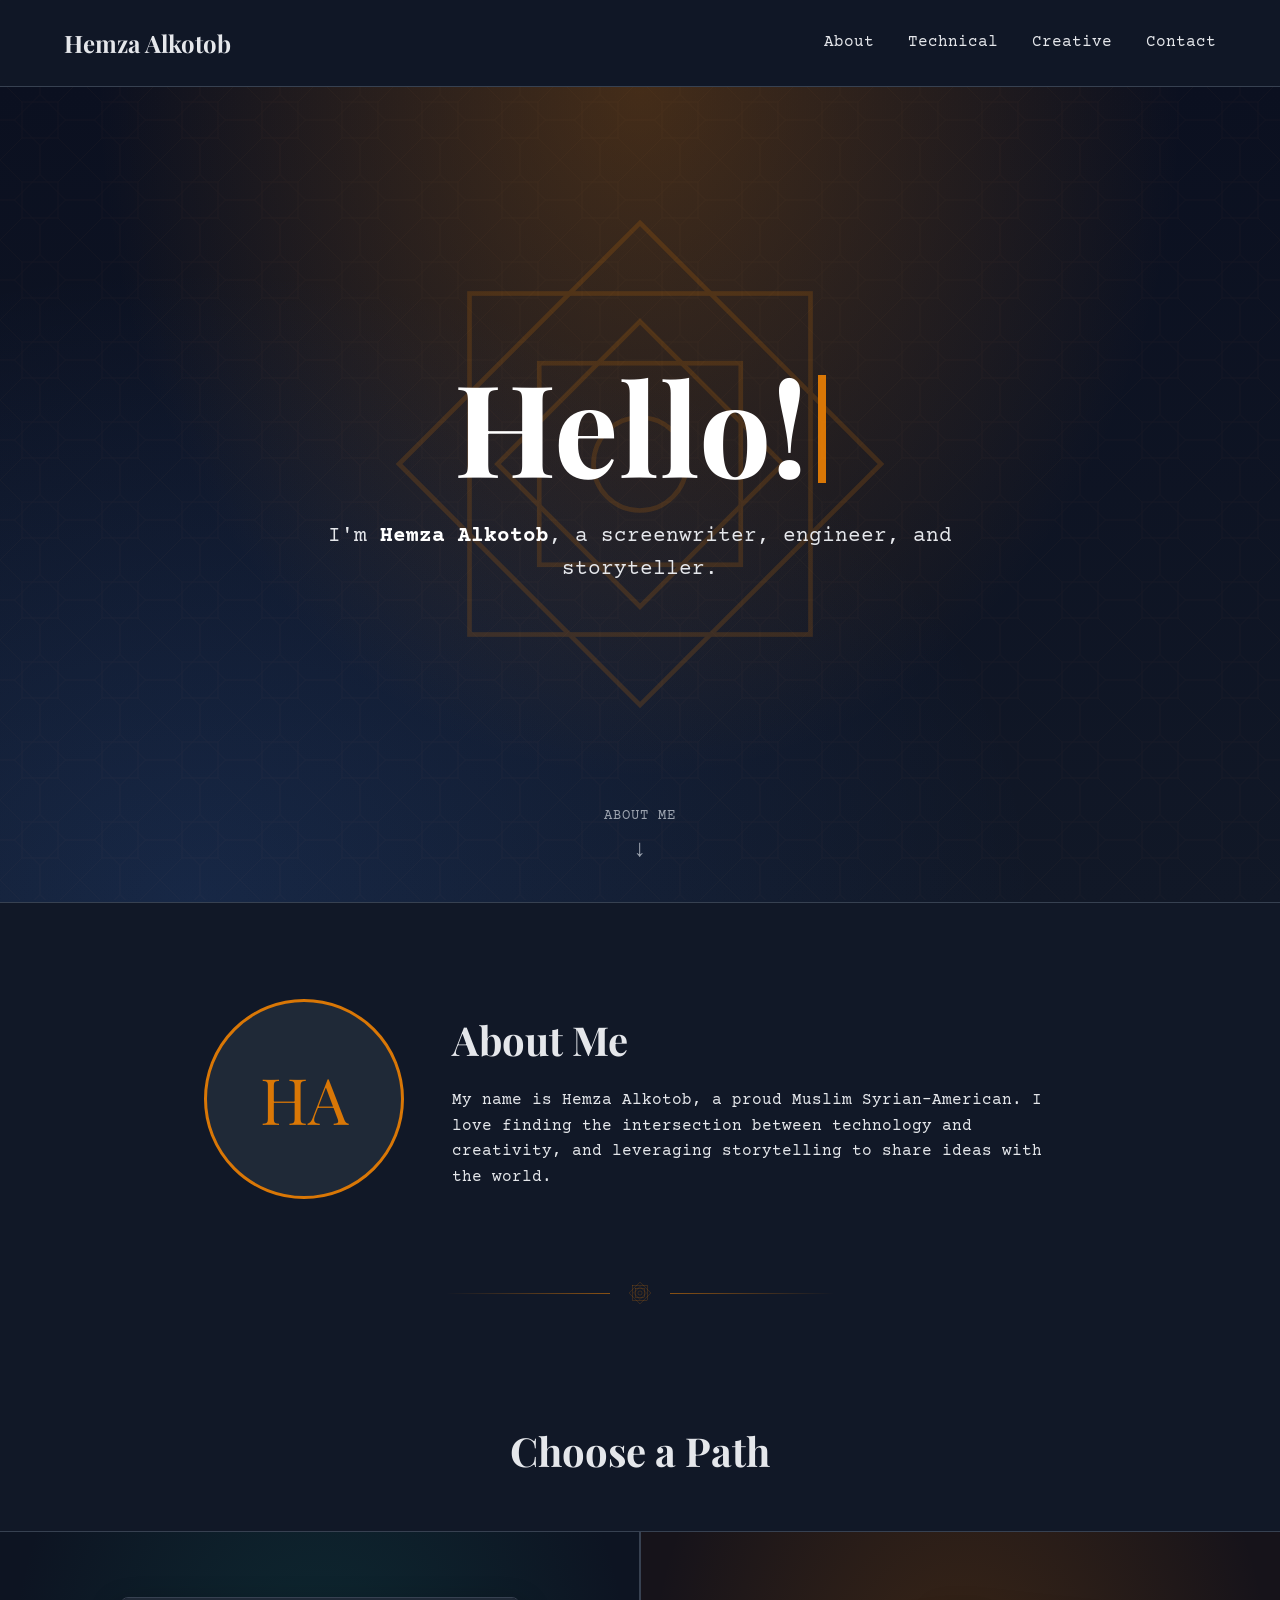
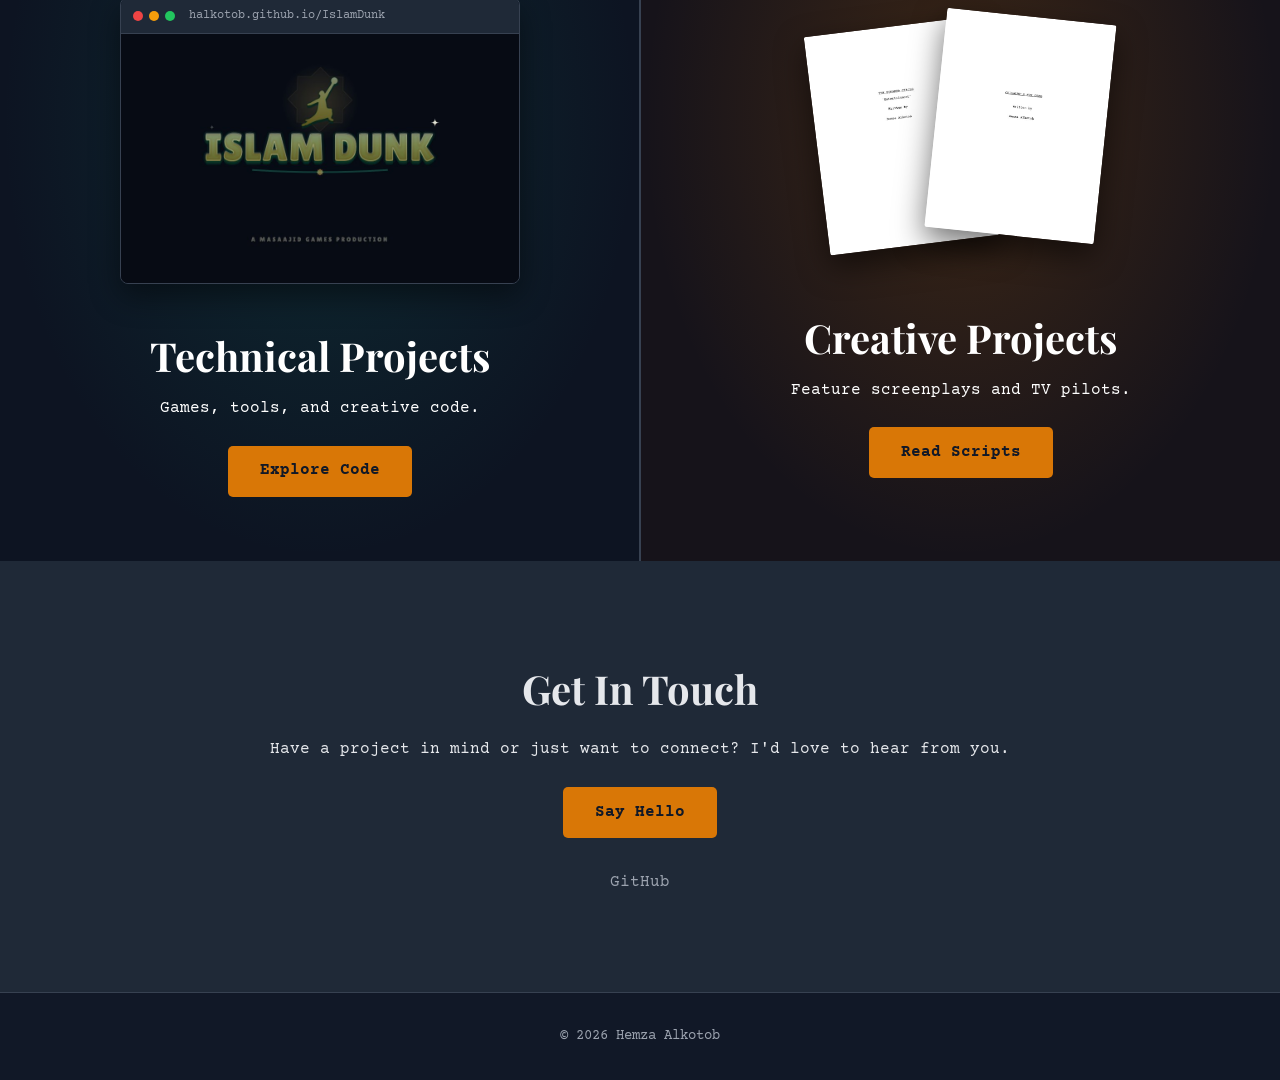
==== index.html @ d1cee05d "Add typewriter landing, project previews, and cinematic script pages - Landing cycles "Hello! / Sala" ====
<!DOCTYPE html>
<html lang="en">
<head>
  <meta charset="UTF-8" />
  <meta name="viewport" content="width=device-width, initial-scale=1.0" />
  <title>Hemza Alkotob | Screenwriter & Engineer</title>
  <meta name="description" content="Hemza Alkotob — screenwriter and software engineer. Read feature and TV pilot scripts, and explore code projects.">
  <!-- TODO: update these URLs if the site moves to a custom domain -->
  <meta property="og:type" content="website">
  <meta property="og:title" content="Hemza Alkotob | Screenwriter & Engineer">
  <meta property="og:description" content="Stories through code & cinema. Screenplays, TV pilots, and software projects.">
  <meta property="og:url" content="https://halkotob.github.io/hemza-portfolio-1/">
  <meta property="og:image" content="https://halkotob.github.io/hemza-portfolio-1/images/films.jpg">
  <meta name="twitter:card" content="summary_large_image">
  <link rel="icon" href="images/favicon.svg" type="image/svg+xml">
  <link rel="preconnect" href="https://fonts.googleapis.com">
  <link rel="preconnect" href="https://fonts.gstatic.com" crossorigin>
  <link href="https://fonts.googleapis.com/css2?family=Playfair+Display:wght@700&family=Courier+Prime:wght@400;700&display=swap" rel="stylesheet">
  <link rel="stylesheet" href="css/styles.css">
  <script src="script.js" defer></script>
</head>
<body>
  <header>
    <div class="logo"><a href="index.html">Hemza Alkotob</a></div>
    <button class="nav-toggle" aria-expanded="false" aria-controls="site-nav" aria-label="Toggle navigation">&#9776;</button>
    <nav id="site-nav">
      <a href="#about">About</a>
      <a href="code.html">Technical</a>
      <a href="films.html">Creative</a>
      <a href="#contact-section">Contact</a>
    </nav>
  </header>

  <main>
    <section class="hero">
      <div class="hero-star" aria-hidden="true"></div>
      <h1 class="greeting">
        <span class="sr-only">Hello!</span>
        <!-- Cycles through the greetings listed in data-words (see script.js) -->
        <span aria-hidden="true"><span class="typed" data-words='["Hello!", "Salam!", "Marhaba!", "Welcome"]'>Hello!</span><span class="cursor"></span></span>
      </h1>
      <p class="hero-intro">I'm <strong>Hemza Alkotob</strong>, a screenwriter, engineer, and storyteller.</p>
      <a href="#about" class="scroll-cue">About me <span class="arrow" aria-hidden="true">&darr;</span></a>
    </section>

    <section id="about" class="about-section">
      <!-- TODO: swap this placeholder for a headshot, e.g.
           <img class="about-photo" src="images/headshot.jpg" alt="Hemza Alkotob"> -->
      <div class="about-photo placeholder" aria-hidden="true">HA</div>
      <div class="about-text">
        <h2>About Me</h2>
        <p>My name is Hemza Alkotob, a proud Muslim Syrian-American. I love finding the intersection between technology and creativity, and leveraging storytelling to share ideas with the world.</p>
      </div>
    </section>

    <div class="ornament" aria-hidden="true"><span></span></div>

    <!-- Two paths: Technical and Creative -->
    <section id="paths" class="paths" aria-labelledby="paths-heading">
      <h2 id="paths-heading" class="section-heading">Choose a Path</h2>
      <div class="split-container">
        <a href="code.html" class="split-panel technical">
          <div class="panel-preview window" aria-hidden="true">
            <div class="window-bar"><i></i><i></i><i></i><em>halkotob.github.io/IslamDunk</em></div>
            <img src="images/projects/islamdunk.jpg" alt="">
          </div>
          <div class="split-content">
            <h2>Technical Projects</h2>
            <p>Games, tools, and creative code.</p>
            <span class="btn">Explore Code</span>
          </div>
        </a>
        <a href="films.html" class="split-panel creative">
          <div class="panel-preview pages" aria-hidden="true">
            <img src="images/scripts/the-squared-circle-pilot-title.jpg" alt="">
            <img src="images/scripts/chivalrys-not-dead-title.jpg" alt="">
          </div>
          <div class="split-content">
            <h2>Creative Projects</h2>
            <p>Feature screenplays and TV pilots.</p>
            <span class="btn">Read Scripts</span>
          </div>
        </a>
      </div>
    </section>

    <section id="contact-section" class="contact-section">
      <h2>Get In Touch</h2>
      <p>Have a project in mind or just want to connect? I'd love to hear from you.</p>
      <a href="mailto:halkotob@umich.edu" class="btn">Say Hello</a>
      <ul class="social-links">
        <li><a href="https://github.com/halkotob" target="_blank" rel="noopener">GitHub</a></li>
        <!-- TODO: uncomment and fill in any of these you want to show
        <li><a href="https://www.linkedin.com/in/YOUR-HANDLE" target="_blank" rel="noopener">LinkedIn</a></li>
        <li><a href="https://www.imdb.com/name/YOUR-ID" target="_blank" rel="noopener">IMDb</a></li>
        <li><a href="https://coverfly.com/profile/YOUR-HANDLE" target="_blank" rel="noopener">Coverfly</a></li>
        -->
      </ul>
    </section>
  </main>

  <footer>
    <p>© <span class="current-year">2026</span> Hemza Alkotob</p>
  </footer>
</body>
</html>
---- css/styles.css ----
:root {
  --bg: #111827;            /* Dark blue-gray background */
  --surface: #1F2937;
  --border: #374151;
  --text: #E5E7EB;          /* Light gray text for readability */
  --text-strong: #f3f4f6;
  --muted: #9CA3AF;
  --accent: #D97706;
  --accent-hover: #f59e0b;
  --font-display: 'Playfair Display', serif;
  --font-body: 'Courier Prime', monospace;
  --header-height: 5.25rem;
}

html {
  scroll-behavior: smooth;
}

* {
  margin: 0;
  padding: 0;
  box-sizing: border-box;
}

body {
  font-family: var(--font-body);
  background-color: var(--bg);
  color: var(--text);
  line-height: 1.6;
  min-height: 100vh;
  display: flex;
  flex-direction: column;
}

body > main {
  flex: 1;
}

body.modal-open {
  overflow: hidden;
}

/* Subtle Damascene star lattice over the whole site */
body::after {
  content: "";
  position: fixed;
  inset: 0;
  background-image: url(../images/pattern.svg);
  background-size: 80px 80px;
  opacity: 0.035;
  mix-blend-mode: screen; /* Shows on dark areas, vanishes on white (e.g. title pages) */
  pointer-events: none;
  z-index: 5;
}

a {
  color: var(--accent);
}

img {
  display: block;
  max-width: 100%;
}

:focus-visible {
  outline: 2px solid var(--accent);
  outline-offset: 3px;
}

.sr-only {
  position: absolute;
  width: 1px;
  height: 1px;
  overflow: hidden;
  clip: rect(0 0 0 0);
  white-space: nowrap;
}

/* --- Header & Nav --- */
header {
  display: flex;
  justify-content: space-between;
  align-items: center;
  padding: 1.5rem 5%; /* Use percentage for responsive padding */
  border-bottom: 1px solid var(--border);
  background-color: rgba(17, 24, 39, 0.85); /* Semi-transparent dark background */
  backdrop-filter: blur(6px);
  position: sticky;
  top: 0;
  z-index: 10;
}

.logo {
  font-family: var(--font-display);
  font-size: 1.5rem;
  font-weight: 700;
}

.logo a {
  color: inherit;
  text-decoration: none;
}

nav a {
  margin-left: 1.5rem;
  text-decoration: none;
  color: inherit;
  transition: color 0.3s;
}

nav a:hover,
nav a[aria-current="page"] {
  color: var(--accent);
}

.nav-toggle {
  display: none;
  background: none;
  border: 1px solid var(--border);
  border-radius: 5px;
  color: var(--text);
  font-size: 1.25rem;
  line-height: 1;
  padding: 0.4rem 0.6rem;
  cursor: pointer;
}

/* --- Landing / Greeting --- */
.hero {
  position: relative;
  overflow: hidden;
  min-height: calc(100svh - var(--header-height));
  display: flex;
  flex-direction: column;
  align-items: center;
  justify-content: center;
  text-align: center;
  padding: 4rem 2rem 7rem;
  /* CSS-only "projector light" background, so there's no external image to break */
  background:
    radial-gradient(ellipse at 50% 0%, rgba(217, 119, 6, 0.28), transparent 60%),
    radial-gradient(ellipse at 15% 100%, rgba(59, 130, 246, 0.15), transparent 55%),
    linear-gradient(180deg, #0b1020 0%, var(--bg) 100%);
  border-bottom: 1px solid var(--border);
}

/* Large, slowly turning 8-point star behind the greeting */
.hero-star {
  position: absolute;
  top: 50%;
  left: 50%;
  width: min(80vw, 620px);
  aspect-ratio: 1;
  translate: -50% -55%;
  background: url(../images/star.svg) center / contain no-repeat;
  opacity: 0.18;
  animation: spin 180s linear infinite;
  pointer-events: none;
}

@keyframes spin {
  to { rotate: 360deg; }
}

.greeting {
  position: relative;
  font-family: var(--font-display);
  font-size: clamp(3.5rem, 13vw, 8rem);
  font-weight: 700;
  line-height: 1.1;
  color: #fff;
  min-height: 1.1em;
}

.cursor {
  display: inline-block;
  width: 0.06em;
  height: 0.85em;
  margin-left: 0.08em;
  vertical-align: -0.04em;
  background-color: var(--accent);
  animation: blink 1s steps(1) infinite;
}

@keyframes blink {
  50% { opacity: 0; }
}

.hero-intro {
  position: relative;
  margin-top: 1.5rem;
  font-size: clamp(1.05rem, 2.5vw, 1.3rem);
  max-width: 640px; /* Constrain line length for readability */
}

.hero-intro strong {
  color: #fff;
}

.scroll-cue {
  position: absolute;
  bottom: 2rem;
  left: 50%;
  translate: -50% 0;
  display: flex;
  flex-direction: column;
  align-items: center;
  gap: 0.25rem;
  color: var(--muted);
  text-decoration: none;
  font-size: 0.9rem;
  letter-spacing: 1px;
  text-transform: uppercase;
  transition: color 0.3s;
}

.scroll-cue:hover {
  color: var(--accent);
}

.scroll-cue .arrow {
  font-size: 1.5rem;
  animation: bob 2s ease-in-out infinite;
}

@keyframes bob {
  50% { transform: translateY(6px); }
}

/* --- Ornament divider (line · star · line) --- */
.ornament {
  display: flex;
  align-items: center;
  gap: 1rem;
  max-width: 420px;
  margin: 0 auto;
  padding: 0 16px;
}

.ornament::before,
.ornament::after {
  content: "";
  flex: 1;
  height: 1px;
  background: linear-gradient(90deg, transparent, var(--accent));
  opacity: 0.6;
}

.ornament::after {
  background: linear-gradient(90deg, var(--accent), transparent);
}

.ornament span {
  width: 28px;
  height: 28px;
  background: url(../images/star.svg) center / contain no-repeat;
}

/* --- About Section --- */
.about-section {
  display: flex;
  align-items: center;
  gap: 3rem;
  max-width: 1000px;
  margin: 0 auto;
  padding: 6rem 5% 5rem;
}

.about-photo {
  flex: 0 0 200px;
  width: 200px;
  height: 200px;
  border-radius: 50%;
  border: 3px solid var(--accent);
  object-fit: cover;
}

/* Initials shown until a real headshot is added */
.about-photo.placeholder {
  display: flex;
  align-items: center;
  justify-content: center;
  background-color: var(--surface);
  font-family: var(--font-display);
  font-size: 4rem;
  color: var(--accent);
}

.about-text h2,
.section-heading {
  font-family: var(--font-display);
  font-size: 2.5rem;
  margin-bottom: 1rem;
}

.about-text p + p {
  margin-top: 1rem;
}

/* --- Two Paths (Technical / Creative) --- */
.paths {
  padding: 5rem 0 0;
}

.paths .section-heading {
  text-align: center;
  margin: 2rem 0 3rem;
}

.split-container {
  display: flex;
  min-height: 70vh;
  border-top: 1px solid var(--border);
}

.split-panel {
  flex: 1;
  display: flex;
  flex-direction: column;
  justify-content: center;
  align-items: center;
  gap: 2.5rem;
  text-align: center;
  padding: 4rem 2rem;
  color: #fff;
  text-decoration: none;
  transition: flex 0.5s ease-in-out, background-color 0.5s;
}

.split-panel.technical {
  background: radial-gradient(ellipse at 50% 30%, rgba(16, 122, 108, 0.22), transparent 70%), #0d1422;
}

.split-panel.creative {
  background: radial-gradient(ellipse at 50% 30%, rgba(217, 119, 6, 0.2), transparent 70%), #16131a;
  border-left: 2px solid var(--border);
}

.split-panel:hover {
  flex: 1.2; /* Slightly grow panel on hover */
}

.split-content h2 {
  font-family: var(--font-display);
  font-size: 2.5rem;
  margin-bottom: 0.5rem;
}

.split-panel:hover .btn {
  background-color: var(--accent-hover);
}

/* Panel previews */
.panel-preview {
  width: min(100%, 400px);
  transition: transform 0.5s;
}

.split-panel:hover .panel-preview {
  transform: translateY(-6px) scale(1.03);
}

.panel-preview.pages {
  position: relative;
  height: 250px;
}

.panel-preview.pages img {
  position: absolute;
  top: 0;
  left: 50%;
  width: 170px;
  border-radius: 2px;
  box-shadow: 0 12px 30px rgba(0, 0, 0, 0.55);
  transition: rotate 0.5s, translate 0.5s;
}

.panel-preview.pages img:first-child {
  translate: -85% 10px;
  rotate: -7deg;
}

.panel-preview.pages img:last-child {
  translate: -15% 0;
  rotate: 6deg;
}

.split-panel:hover .panel-preview.pages img:first-child {
  translate: -95% 10px;
  rotate: -10deg;
}

.split-panel:hover .panel-preview.pages img:last-child {
  translate: -5% 0;
  rotate: 9deg;
}

/* Fake browser / editor window chrome */
.window {
  background-color: #0b1020;
  border: 1px solid var(--border);
  border-radius: 8px;
  overflow: hidden;
  box-shadow: 0 12px 30px rgba(0, 0, 0, 0.45);
  text-align: left;
}

.window-bar {
  display: flex;
  align-items: center;
  gap: 6px;
  padding: 0.5rem 0.75rem;
  background-color: var(--surface);
  border-bottom: 1px solid var(--border);
  font-size: 0.75rem;
  color: var(--muted);
}

.window-bar i {
  width: 10px;
  height: 10px;
  border-radius: 50%;
  background-color: var(--border);
}

.window-bar i:first-child { background-color: #ef4444; }
.window-bar i:nth-child(2) { background-color: #f59e0b; }
.window-bar i:nth-child(3) { background-color: #22c55e; }

.window-bar em {
  margin-left: 0.5rem;
  font-style: normal;
  white-space: nowrap;
  overflow: hidden;
  text-overflow: ellipsis;
}

.window img {
  width: 100%;
  aspect-ratio: 16 / 10;
  object-fit: cover;
}

.window pre {
  margin: 0;
  padding: 1rem 1.25rem;
  font-family: var(--font-body);
  font-size: 0.8rem;
  line-height: 1.55;
  color: #cbd5e1;
  white-space: pre-wrap;
  overflow: hidden;
}

/* Minimal syntax colours for code previews */
.tok-k { color: #c084fc; }
.tok-s { color: #86efac; }
.tok-f { color: #7dd3fc; }
.tok-n { color: #fdba74; }
.tok-p { color: var(--accent); }
.tok-dim { color: var(--muted); }

/* --- Buttons --- */
.btn {
  display: inline-block;
  margin-top: 1.5rem;
  padding: 0.8rem 2rem;
  background-color: var(--accent);
  color: var(--bg);
  text-decoration: none;
  font-family: var(--font-body);
  font-weight: bold;
  border-radius: 5px;
  transition: background-color 0.3s, transform 0.3s;
}

.btn:hover {
  background-color: var(--accent-hover);
  transform: translateY(-2px);
}

.btn-secondary {
  background-color: transparent;
  color: var(--text);
  border: 1px solid var(--border);
}

.btn-secondary:hover {
  background-color: transparent;
  border-color: var(--accent);
  color: var(--accent);
}

/* --- Contact Section --- */
.contact-section {
  text-align: center;
  padding: 6rem 2rem;
  background-color: var(--surface);
}

.contact-section h2 {
  font-family: var(--font-display);
  font-size: 2.5rem;
  margin-bottom: 1rem;
}

.social-links {
  display: flex;
  justify-content: center;
  flex-wrap: wrap;
  gap: 1.5rem;
  list-style: none;
  margin-top: 2rem;
}

.social-links a {
  color: var(--muted);
  text-decoration: none;
  transition: color 0.3s;
}

.social-links a:hover {
  color: var(--accent);
}

/* --- Footer --- */
footer {
  text-align: center;
  padding: 2rem 0;
  font-size: 0.9rem;
  color: var(--muted);
  background-color: var(--bg);
  border-top: 1px solid var(--border);
}

/* Target elements for nav link scrolling */
#about, #paths, #contact-section {
  scroll-margin-top: var(--header-height);
}

/* --- Sub-pages --- */
.page-content {
  padding: 5rem 5%;
  max-width: 1200px;
  width: 100%;
  margin: 0 auto;
}

.library-header {
  text-align: center;
  margin-bottom: 4rem;
}

.library-header h1 {
  font-family: var(--font-display);
  font-size: clamp(2.25rem, 5vw, 3rem);
  margin-bottom: 0.5rem;
}

/* --- Cards (projects) --- */
.card-grid {
  display: grid;
  grid-template-columns: repeat(auto-fit, minmax(280px, 1fr));
  gap: 2rem;
}

.card {
  background-color: var(--surface);
  border: 1px solid var(--border);
  border-radius: 8px;
  overflow: hidden;
  display: flex;
  flex-direction: column;
  transition: border-color 0.3s, transform 0.3s;
}

.card:hover {
  border-color: var(--accent);
  transform: translateY(-3px);
}

.card-preview {
  display: block;
  border-bottom: 1px solid var(--border);
}

.card-preview .window {
  border: none;
  border-radius: 0;
  box-shadow: none;
}

.card-preview .window pre {
  aspect-ratio: 16 / 10;
}

.card-body {
  flex: 1;
  display: flex;
  flex-direction: column;
  justify-content: space-between;
  padding: 1.75rem 2rem 2rem;
}

.card-title {
  font-family: var(--font-body);
  font-weight: bold;
  font-size: 1.75rem;
  line-height: 1.25;
  color: var(--text-strong);
}

.card-meta {
  color: var(--muted);
  font-size: 0.9rem;
  margin: 0.5rem 0 1.25rem 0;
  text-transform: uppercase;
  letter-spacing: 0.5px;
}

.tag-list {
  display: flex;
  flex-wrap: wrap;
  gap: 0.5rem;
  list-style: none;
  margin-top: 1.25rem;
}

.tag-list li {
  font-size: 0.8rem;
  padding: 0.15rem 0.6rem;
  border: 1px solid var(--border);
  border-radius: 999px;
  color: var(--muted);
}

.card-actions {
  display: flex;
  flex-wrap: wrap;
  gap: 0 0.75rem;
}

.card-actions .btn {
  padding: 0.8rem 1.4rem;
}

.more-link {
  text-align: center;
  margin-top: 3rem;
}

/* --- Script entries (creative page) --- */
.script-list {
  display: flex;
  flex-direction: column;
  gap: 3rem;
  max-width: 960px;
  margin: 0 auto;
}

.script-card {
  flex-direction: row;
  align-items: stretch;
  background-color: rgba(31, 41, 55, 0.85);
}

.script-card:hover {
  transform: none;
}

.title-page {
  flex: 0 0 260px;
  display: flex;
  align-items: center;
  justify-content: center;
  padding: 2rem;
  background: radial-gradient(ellipse at 50% 40%, rgba(217, 119, 6, 0.18), transparent 70%), #0b0d12;
  border-right: 1px solid var(--border);
}

.title-page img {
  width: 100%;
  border-radius: 2px;
  box-shadow: 0 10px 28px rgba(0, 0, 0, 0.6);
  transition: transform 0.4s, box-shadow 0.4s;
}

.script-card:hover .title-page img {
  transform: translateY(-4px) rotate(-1.5deg);
  box-shadow: 0 16px 40px rgba(217, 119, 6, 0.25);
}

.script-details {
  display: grid;
  grid-template-columns: max-content 1fr;
  gap: 0.35rem 1rem;
  margin-top: 1.25rem;
  font-size: 0.95rem;
}

.script-details dt {
  color: var(--muted);
  text-transform: uppercase;
  letter-spacing: 0.5px;
  font-size: 0.85rem;
  padding-top: 0.1rem;
}

.script-details cite {
  font-style: italic;
  color: var(--text-strong);
}

.card-accolade {
  margin-top: 1rem;
  color: var(--accent);
  font-size: 0.9rem;
}

/* --- Cinematic touches (creative page) --- */
body.cinematic {
  /* Vignette */
  background-image: radial-gradient(ellipse at center, transparent 45%, rgba(0, 0, 0, 0.6) 100%);
  background-attachment: fixed;
}

body.cinematic > main {
  animation: fade-from-black 1.4s ease-out;
}

@keyframes fade-from-black {
  from { opacity: 0; }
}

/* Film grain */
body.cinematic::before {
  content: "";
  position: fixed;
  inset: -50%;
  background-image: url("data:image/svg+xml,%3Csvg xmlns='http://www.w3.org/2000/svg' width='200' height='200'%3E%3Cfilter id='n'%3E%3CfeTurbulence type='fractalNoise' baseFrequency='0.85' numOctaves='3' stitchTiles='stitch'/%3E%3C/filter%3E%3Crect width='100%25' height='100%25' filter='url(%23n)'/%3E%3C/svg%3E");
  opacity: 0.07;
  pointer-events: none;
  z-index: 6;
  animation: grain 0.8s steps(4) infinite;
}

@keyframes grain {
  0% { transform: translate(0, 0); }
  25% { transform: translate(-3%, 2%); }
  50% { transform: translate(2%, -3%); }
  75% { transform: translate(-2%, -1%); }
  100% { transform: translate(0, 0); }
}

.slugline {
  font-family: var(--font-body);
  color: var(--accent);
  letter-spacing: 2px;
  margin-bottom: 0.75rem;
}

.fade-out {
  text-align: right;
  max-width: 960px;
  margin: 4rem auto 0;
  color: var(--muted);
  letter-spacing: 2px;
}

/* --- PDF Modal --- */
.pdf-modal {
  width: 90%;
  max-width: 1000px;
  height: 80vh;
  margin: auto;
  padding: 0;
  background-color: var(--surface);
  color: var(--text);
  border: 1px solid var(--border);
  border-radius: 8px;
}

.pdf-modal[open] {
  animation: modal-in 0.35s ease-out;
}

@keyframes modal-in {
  from { opacity: 0; transform: scale(0.97); }
}

/* Letterbox bars top and bottom, like a widescreen frame */
.pdf-modal::backdrop {
  background:
    linear-gradient(#000 0 0) top / 100% 8vh no-repeat,
    linear-gradient(#000 0 0) bottom / 100% 8vh no-repeat,
    rgba(0, 0, 0, 0.82);
}

/* Inner wrapper so clicks on the dialog's own padding don't count as backdrop clicks */
.modal-inner {
  position: relative;
  height: 100%;
  padding: 3.5rem 20px 20px;
}

.modal-title {
  position: absolute;
  top: 1rem;
  left: 20px;
  right: 11rem;
  font-family: var(--font-body);
  font-size: 1rem;
  white-space: nowrap;
  overflow: hidden;
  text-overflow: ellipsis;
}

.modal-actions {
  position: absolute;
  top: 0.75rem;
  right: 1rem;
  display: flex;
  align-items: center;
  gap: 0.5rem;
}

.modal-actions a,
.modal-actions button {
  background: none;
  border: none;
  color: #aaa;
  font-family: var(--font-body);
  font-size: 1rem;
  text-decoration: none;
  padding: 0.25rem 0.5rem;
  cursor: pointer;
  transition: color 0.3s;
}

.modal-actions .close-button {
  font-size: 2rem;
  line-height: 1;
}

.modal-actions a:hover,
.modal-actions button:hover {
  color: var(--accent);
}

#pdf-viewer {
  width: 100%;
  height: 100%;
  border: 1px solid var(--border);
  background-color: #fff;
}

/* --- Small screens --- */
@media (max-width: 768px) {
  :root {
    --header-height: 4.5rem;
  }

  header {
    padding: 1rem 16px;
    flex-wrap: wrap;
  }

  .nav-toggle {
    display: block;
  }

  nav {
    display: none;
    flex-basis: 100%;
    flex-direction: column;
    padding-top: 1rem;
  }

  nav.open {
    display: flex;
  }

  nav a {
    margin-left: 0;
    padding: 0.6rem 0;
    border-top: 1px solid var(--border);
  }

  .hero {
    padding: 3rem 16px 6rem;
  }

  .about-section {
    flex-direction: column;
    text-align: center;
    gap: 2rem;
    padding: 4rem 16px;
  }

  .about-photo {
    flex-basis: auto;
    width: 160px;
    height: 160px;
  }

  .about-text h2,
  .section-heading,
  .split-content h2,
  .contact-section h2 {
    font-size: 2rem;
  }

  .paths {
    padding-top: 3rem;
  }

  .split-container {
    flex-direction: column;
  }

  .split-panel {
    padding: 3rem 16px;
  }

  .split-panel:hover {
    flex: 1;
  }

  .split-panel.creative {
    border-left: none;
    border-top: 2px solid var(--border);
  }

  .panel-preview.pages {
    height: 200px;
  }

  .panel-preview.pages img {
    width: 130px;
  }

  .contact-section {
    padding: 4rem 16px;
  }

  .page-content {
    padding: 3rem 16px;
  }

  .card-grid {
    grid-template-columns: 1fr;
  }

  .card-body {
    padding: 1.5rem;
  }

  .card-title {
    font-size: 1.5rem;
  }

  .script-card {
    flex-direction: column;
  }

  .title-page {
    flex-basis: auto;
    border-right: none;
    border-bottom: 1px solid var(--border);
  }

  .title-page img {
    width: 180px;
  }

  .fade-out {
    text-align: center;
  }
}

@media (prefers-reduced-motion: reduce) {
  html {
    scroll-behavior: auto;
  }

  *, *::before, *::after {
    transition: none !important;
    animation: none !important;
  }
}
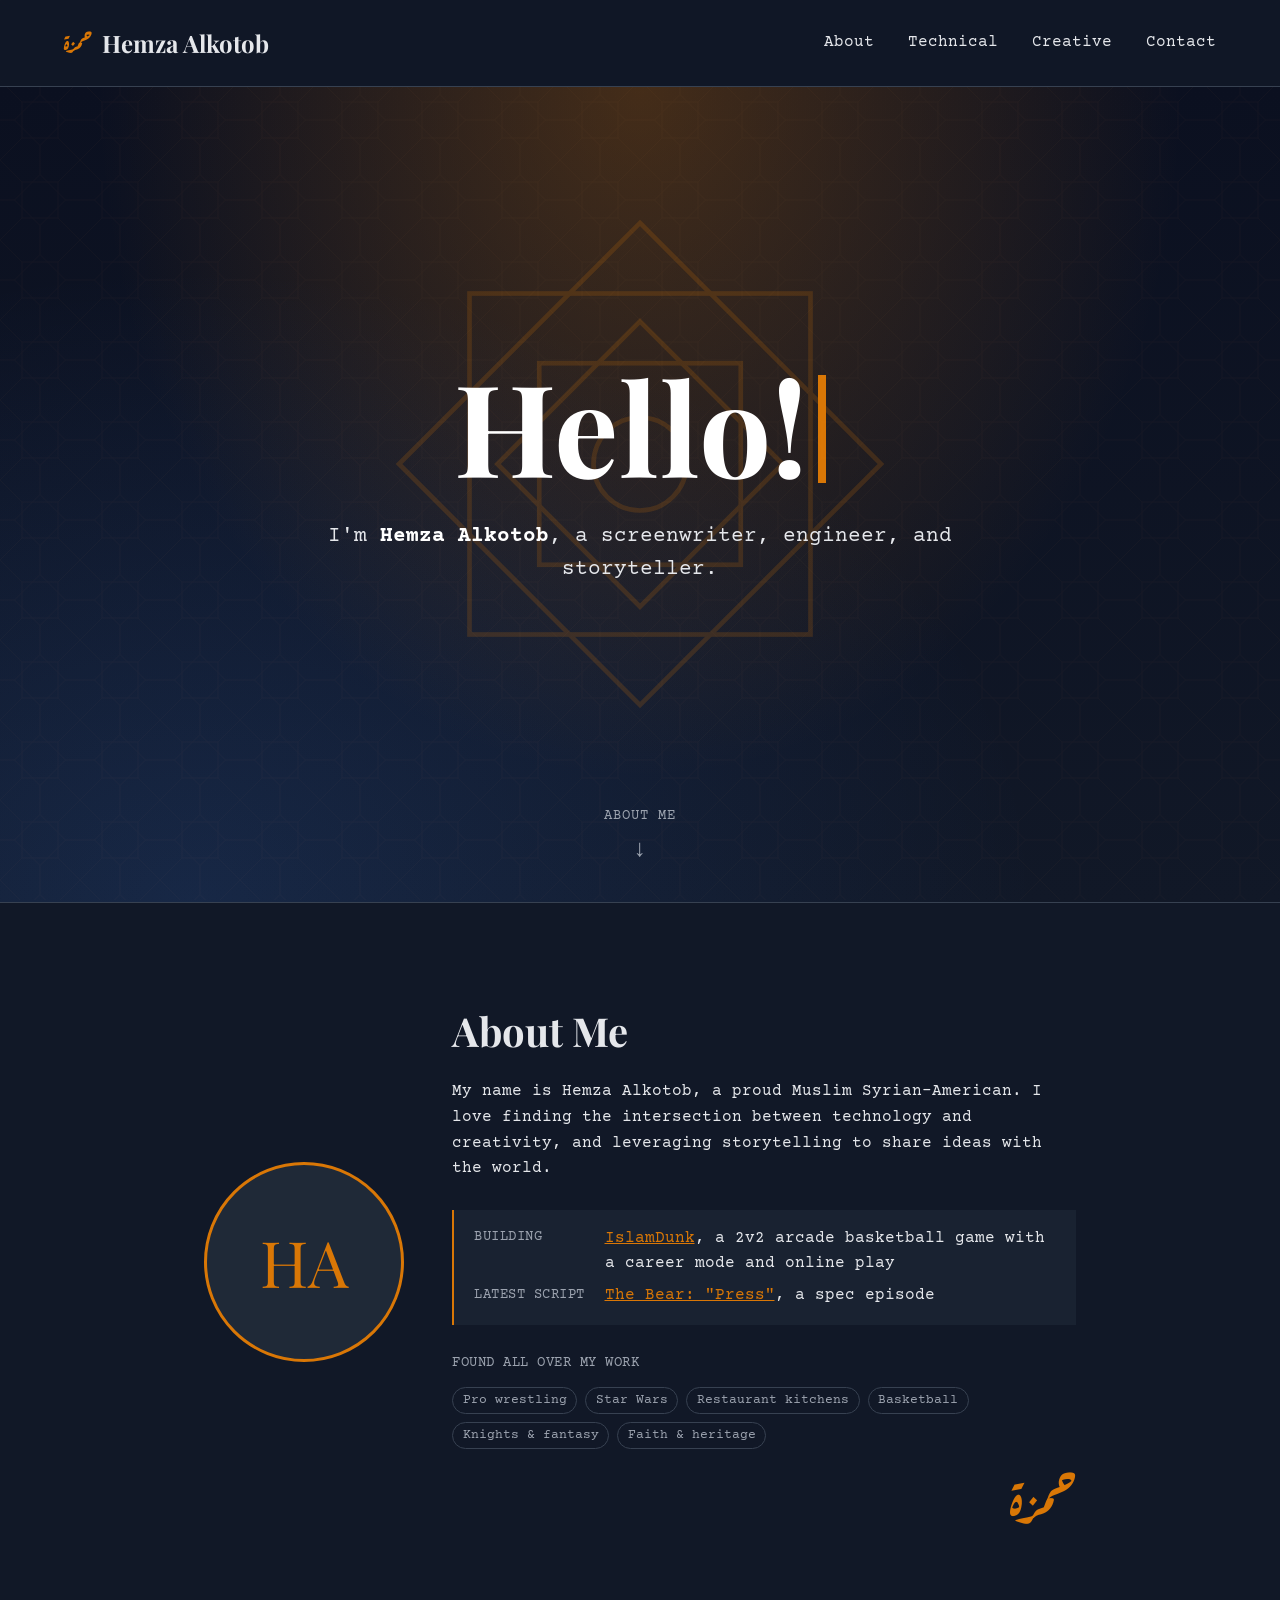
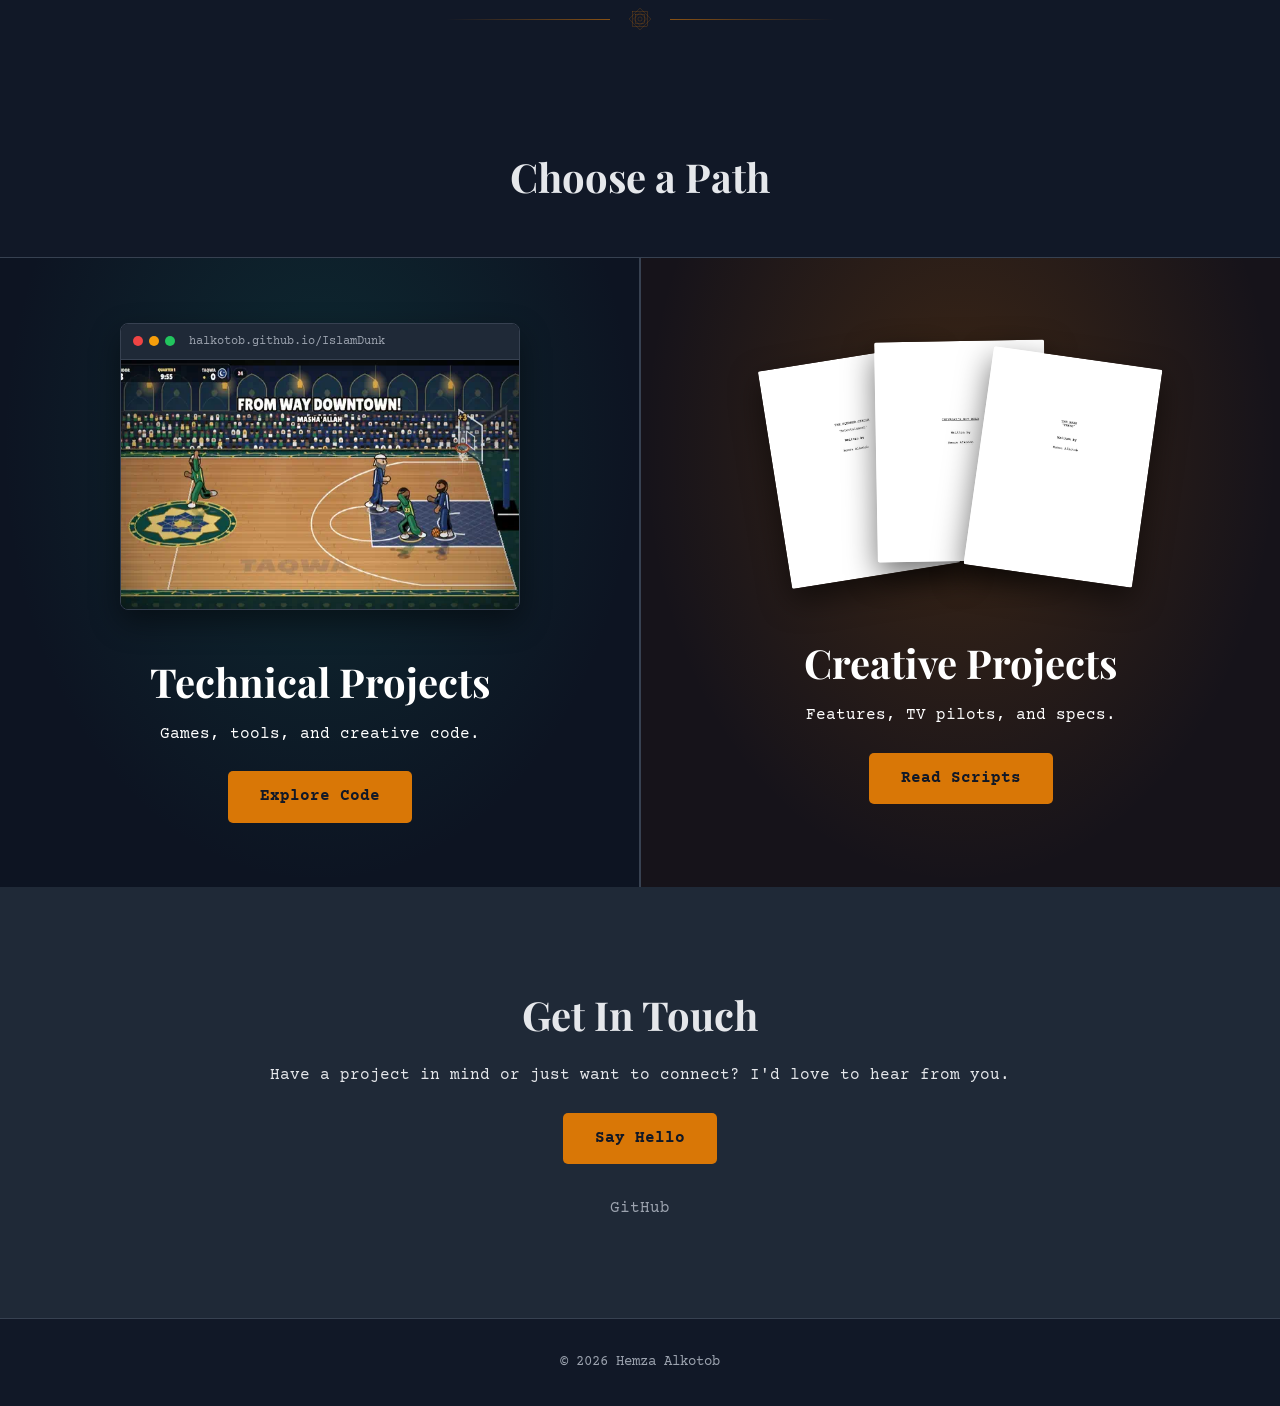
==== commit 196c0dde: "Add Bear spec, IslamDunk gameplay clip, Arabic signature, and Now section - Creative: add The Bear "" ====
--- a/index.html
+++ b/index.html
@@ -15,13 +15,13 @@
   <link rel="icon" href="images/favicon.svg" type="image/svg+xml">
   <link rel="preconnect" href="https://fonts.googleapis.com">
   <link rel="preconnect" href="https://fonts.gstatic.com" crossorigin>
-  <link href="https://fonts.googleapis.com/css2?family=Playfair+Display:wght@700&family=Courier+Prime:wght@400;700&display=swap" rel="stylesheet">
+  <link href="https://fonts.googleapis.com/css2?family=Aref+Ruqaa:wght@700&family=Playfair+Display:wght@700&family=Courier+Prime:wght@400;700&display=swap" rel="stylesheet">
   <link rel="stylesheet" href="css/styles.css">
   <script src="script.js" defer></script>
 </head>
 <body>
   <header>
-    <div class="logo"><a href="index.html">Hemza Alkotob</a></div>
+    <div class="logo"><a href="index.html"><span class="logo-ar" lang="ar" aria-hidden="true">حمزة</span>Hemza Alkotob</a></div>
     <button class="nav-toggle" aria-expanded="false" aria-controls="site-nav" aria-label="Toggle navigation">&#9776;</button>
     <nav id="site-nav">
       <a href="#about">About</a>
@@ -50,6 +50,26 @@
       <div class="about-text">
         <h2>About Me</h2>
         <p>My name is Hemza Alkotob, a proud Muslim Syrian-American. I love finding the intersection between technology and creativity, and leveraging storytelling to share ideas with the world.</p>
+
+        <dl class="now-list">
+          <dt>Building</dt>
+          <dd><a href="code.html">IslamDunk</a>, a 2v2 arcade basketball game with a career mode and online play</dd>
+          <dt>Latest script</dt>
+          <dd><a href="films.html">The Bear: "Press"</a>, a spec episode</dd>
+        </dl>
+
+        <!-- TODO: swap in your own favourites (films, books, shows, teams...) -->
+        <h3 class="interests-heading">Found all over my work</h3>
+        <ul class="tag-list interests">
+          <li>Pro wrestling</li>
+          <li>Star Wars</li>
+          <li>Restaurant kitchens</li>
+          <li>Basketball</li>
+          <li>Knights &amp; fantasy</li>
+          <li>Faith &amp; heritage</li>
+        </ul>
+
+        <p class="signature" lang="ar" aria-label="Signed, Hemza">حمزة</p>
       </div>
     </section>
 
@@ -62,7 +82,10 @@
         <a href="code.html" class="split-panel technical">
           <div class="panel-preview window" aria-hidden="true">
             <div class="window-bar"><i></i><i></i><i></i><em>halkotob.github.io/IslamDunk</em></div>
-            <img src="images/projects/islamdunk.jpg" alt="">
+            <picture>
+              <source srcset="images/projects/islamdunk-gameplay.jpg" media="(prefers-reduced-motion: reduce)">
+              <img src="images/projects/islamdunk-gameplay.webp" alt="" loading="lazy">
+            </picture>
           </div>
           <div class="split-content">
             <h2>Technical Projects</h2>
@@ -74,10 +97,11 @@
           <div class="panel-preview pages" aria-hidden="true">
             <img src="images/scripts/the-squared-circle-pilot-title.jpg" alt="">
             <img src="images/scripts/chivalrys-not-dead-title.jpg" alt="">
+            <img src="images/scripts/the-bear-press-spec-title.jpg" alt="">
           </div>
           <div class="split-content">
             <h2>Creative Projects</h2>
-            <p>Feature screenplays and TV pilots.</p>
+            <p>Features, TV pilots, and specs.</p>
             <span class="btn">Read Scripts</span>
           </div>
         </a>
--- a/css/styles.css
+++ b/css/styles.css
@@ -97,8 +97,17 @@
 }
 
 .logo a {
+  display: flex;
+  align-items: baseline;
+  gap: 0.6rem;
   color: inherit;
   text-decoration: none;
+}
+
+.logo-ar {
+  font-family: 'Aref Ruqaa', serif;
+  font-size: 1.35rem;
+  color: var(--accent);
 }
 
 nav a {
@@ -297,6 +306,49 @@
   margin-top: 1rem;
 }
 
+.now-list {
+  display: grid;
+  grid-template-columns: max-content 1fr;
+  gap: 0.4rem 1.25rem;
+  margin-top: 1.75rem;
+  padding: 1rem 1.25rem;
+  border-left: 2px solid var(--accent);
+  background-color: rgba(31, 41, 55, 0.6);
+  text-align: left;
+}
+
+.now-list dt {
+  color: var(--muted);
+  text-transform: uppercase;
+  letter-spacing: 0.5px;
+  font-size: 0.85rem;
+  padding-top: 0.1rem;
+}
+
+.interests-heading {
+  margin-top: 1.75rem;
+  font-family: var(--font-body);
+  font-size: 0.85rem;
+  font-weight: normal;
+  color: var(--muted);
+  text-transform: uppercase;
+  letter-spacing: 0.5px;
+}
+
+.tag-list.interests {
+  margin-top: 0.75rem;
+}
+
+/* Arabic calligraphy signature */
+.signature {
+  margin-top: 1.5rem;
+  font-family: 'Aref Ruqaa', serif;
+  font-size: 3.25rem;
+  line-height: 1;
+  color: var(--accent);
+  text-align: right;
+}
+
 /* --- Two Paths (Technical / Creative) --- */
 .paths {
   padding: 5rem 0 0;
@@ -375,24 +427,29 @@
   transition: rotate 0.5s, translate 0.5s;
 }
 
-.panel-preview.pages img:first-child {
-  translate: -85% 10px;
-  rotate: -7deg;
-}
-
-.panel-preview.pages img:last-child {
-  translate: -15% 0;
-  rotate: 6deg;
-}
-
-.split-panel:hover .panel-preview.pages img:first-child {
-  translate: -95% 10px;
-  rotate: -10deg;
-}
-
-.split-panel:hover .panel-preview.pages img:last-child {
-  translate: -5% 0;
-  rotate: 9deg;
+.panel-preview.pages img:nth-child(1) {
+  translate: -110% 16px;
+  rotate: -9deg;
+}
+
+.panel-preview.pages img:nth-child(2) {
+  translate: -50% 0;
+  rotate: -1deg;
+}
+
+.panel-preview.pages img:nth-child(3) {
+  translate: 10% 16px;
+  rotate: 8deg;
+}
+
+.split-panel:hover .panel-preview.pages img:nth-child(1) {
+  translate: -125% 16px;
+  rotate: -12deg;
+}
+
+.split-panel:hover .panel-preview.pages img:nth-child(3) {
+  translate: 25% 16px;
+  rotate: 11deg;
 }
 
 /* Fake browser / editor window chrome */
@@ -903,6 +960,14 @@
     height: 160px;
   }
 
+  .tag-list.interests {
+    justify-content: center;
+  }
+
+  .signature {
+    text-align: center;
+  }
+
   .about-text h2,
   .section-heading,
   .split-content h2,
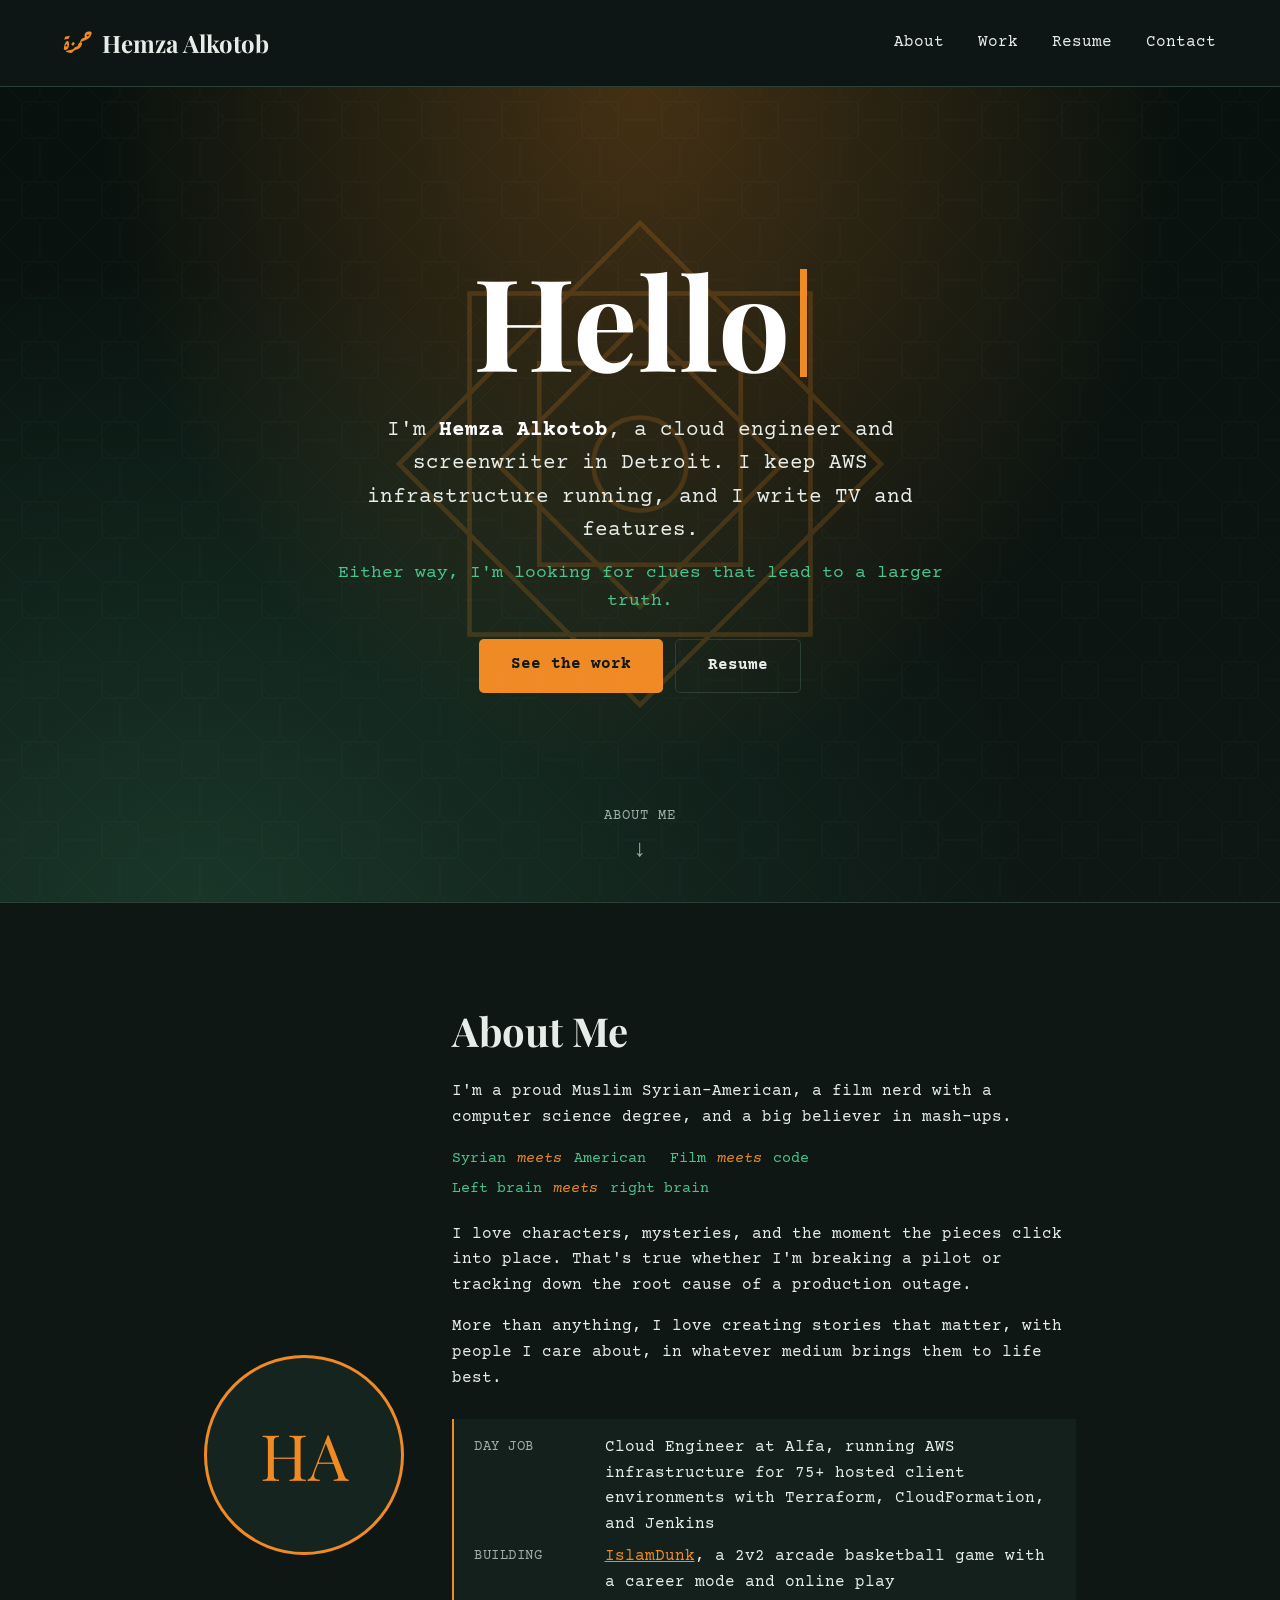
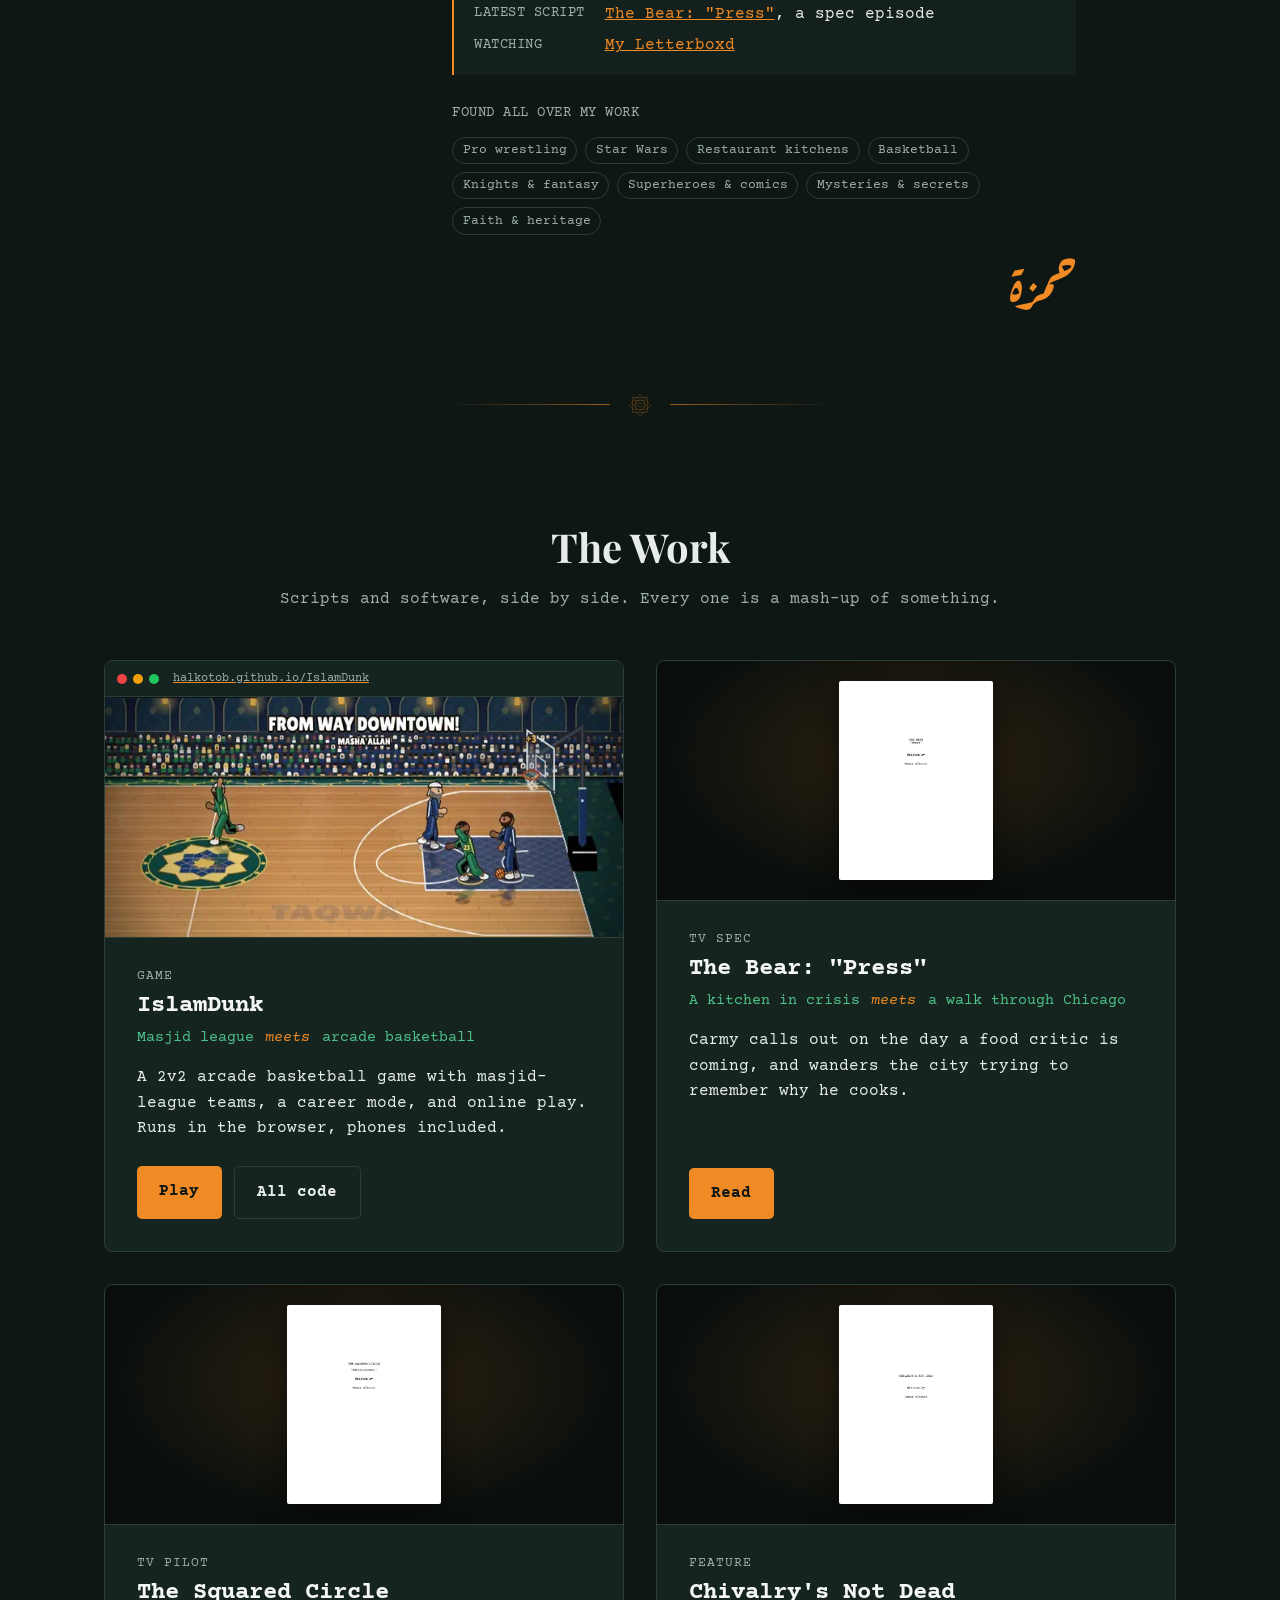
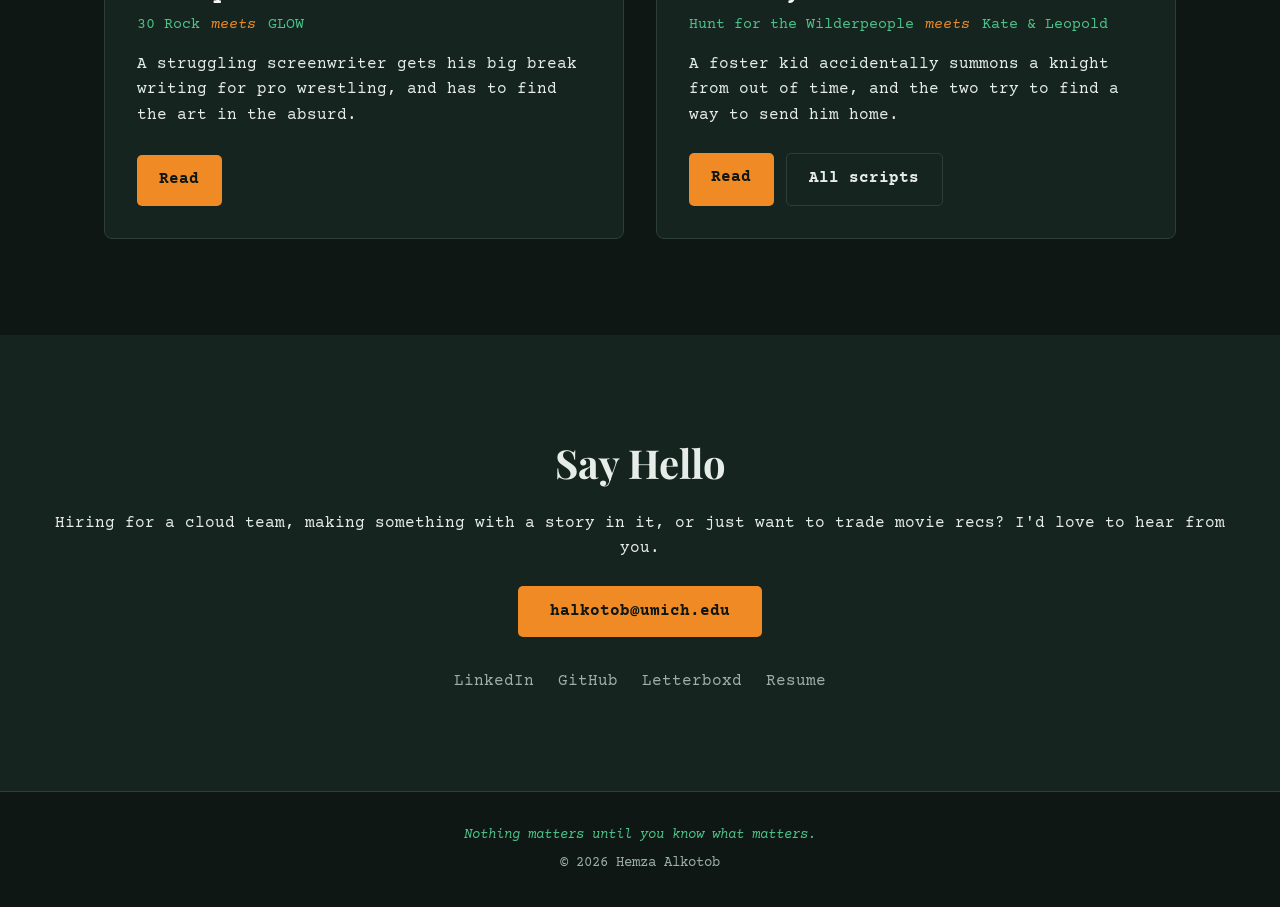
==== commit 33c685d4: "Unify site around one body of work, new voice, green/orange palette - Replace Choose a Path split wi" ====
--- a/index.html
+++ b/index.html
@@ -3,12 +3,12 @@
 <head>
   <meta charset="UTF-8" />
   <meta name="viewport" content="width=device-width, initial-scale=1.0" />
-  <title>Hemza Alkotob | Screenwriter & Engineer</title>
-  <meta name="description" content="Hemza Alkotob — screenwriter and software engineer. Read feature and TV pilot scripts, and explore code projects.">
+  <title>Hemza Alkotob | Cloud Engineer &amp; Screenwriter</title>
+  <meta name="description" content="Hemza Alkotob is a cloud engineer and screenwriter in Detroit. AWS infrastructure by trade, TV and features by heart. Scripts, games, and code.">
   <!-- TODO: update these URLs if the site moves to a custom domain -->
   <meta property="og:type" content="website">
-  <meta property="og:title" content="Hemza Alkotob | Screenwriter & Engineer">
-  <meta property="og:description" content="Stories through code & cinema. Screenplays, TV pilots, and software projects.">
+  <meta property="og:title" content="Hemza Alkotob | Cloud Engineer &amp; Screenwriter">
+  <meta property="og:description" content="Cloud engineer and screenwriter. Scripts, games, and the systems that carry stories to people.">
   <meta property="og:url" content="https://halkotob.github.io/hemza-portfolio-1/">
   <meta property="og:image" content="https://halkotob.github.io/hemza-portfolio-1/images/films.jpg">
   <meta name="twitter:card" content="summary_large_image">
@@ -25,8 +25,8 @@
     <button class="nav-toggle" aria-expanded="false" aria-controls="site-nav" aria-label="Toggle navigation">&#9776;</button>
     <nav id="site-nav">
       <a href="#about">About</a>
-      <a href="code.html">Technical</a>
-      <a href="films.html">Creative</a>
+      <a href="#work">Work</a>
+      <a href="pdfs/hemza-alkotob-resume.pdf" target="_blank" rel="noopener">Resume</a>
       <a href="#contact-section">Contact</a>
     </nav>
   </header>
@@ -39,7 +39,12 @@
         <!-- Cycles through the greetings listed in data-words (see script.js) -->
         <span aria-hidden="true"><span class="typed" data-words='["Hello!", "Salam!", "Marhaba!", "Welcome"]'>Hello!</span><span class="cursor"></span></span>
       </h1>
-      <p class="hero-intro">I'm <strong>Hemza Alkotob</strong>, a screenwriter, engineer, and storyteller.</p>
+      <p class="hero-intro">I'm <strong>Hemza Alkotob</strong>, a cloud engineer and screenwriter in Detroit. I keep AWS infrastructure running, and I write TV and features.</p>
+      <p class="hero-sub">Either way, I'm looking for clues that lead to a larger truth.</p>
+      <div class="hero-actions">
+        <a href="#work" class="btn">See the work</a>
+        <a href="pdfs/hemza-alkotob-resume.pdf" class="btn btn-secondary" target="_blank" rel="noopener">Resume</a>
+      </div>
       <a href="#about" class="scroll-cue">About me <span class="arrow" aria-hidden="true">&darr;</span></a>
     </section>
 
@@ -49,16 +54,26 @@
       <div class="about-photo placeholder" aria-hidden="true">HA</div>
       <div class="about-text">
         <h2>About Me</h2>
-        <p>My name is Hemza Alkotob, a proud Muslim Syrian-American. I love finding the intersection between technology and creativity, and leveraging storytelling to share ideas with the world.</p>
+        <p>I'm a proud Muslim Syrian-American, a film nerd with a computer science degree, and a big believer in mash-ups.</p>
+        <p class="mashup-line" aria-label="Syrian meets American. Film meets code. Left brain meets right brain.">
+          <span>Syrian <em>meets</em> American</span>
+          <span>Film <em>meets</em> code</span>
+          <span>Left brain <em>meets</em> right brain</span>
+        </p>
+        <p>I love characters, mysteries, and the moment the pieces click into place. That's true whether I'm breaking a pilot or tracking down the root cause of a production outage.</p>
+        <p>More than anything, I love creating stories that matter, with people I care about, in whatever medium brings them to life best.</p>
 
         <dl class="now-list">
+          <dt>Day job</dt>
+          <dd>Cloud Engineer at Alfa, running AWS infrastructure for 75+ hosted client environments with Terraform, CloudFormation, and Jenkins</dd>
           <dt>Building</dt>
           <dd><a href="code.html">IslamDunk</a>, a 2v2 arcade basketball game with a career mode and online play</dd>
           <dt>Latest script</dt>
           <dd><a href="films.html">The Bear: "Press"</a>, a spec episode</dd>
+          <dt>Watching</dt>
+          <dd><a href="https://boxd.it/16jOV" target="_blank" rel="noopener">My Letterboxd</a></dd>
         </dl>
 
-        <!-- TODO: swap in your own favourites (films, books, shows, teams...) -->
         <h3 class="interests-heading">Found all over my work</h3>
         <ul class="tag-list interests">
           <li>Pro wrestling</li>
@@ -66,6 +81,8 @@
           <li>Restaurant kitchens</li>
           <li>Basketball</li>
           <li>Knights &amp; fantasy</li>
+          <li>Superheroes &amp; comics</li>
+          <li>Mysteries &amp; secrets</li>
           <li>Faith &amp; heritage</li>
         </ul>
 
@@ -75,55 +92,105 @@
 
     <div class="ornament" aria-hidden="true"><span></span></div>
 
-    <!-- Two paths: Technical and Creative -->
-    <section id="paths" class="paths" aria-labelledby="paths-heading">
-      <h2 id="paths-heading" class="section-heading">Choose a Path</h2>
-      <div class="split-container">
-        <a href="code.html" class="split-panel technical">
-          <div class="panel-preview window" aria-hidden="true">
-            <div class="window-bar"><i></i><i></i><i></i><em>halkotob.github.io/IslamDunk</em></div>
-            <picture>
-              <source srcset="images/projects/islamdunk-gameplay.jpg" media="(prefers-reduced-motion: reduce)">
-              <img src="images/projects/islamdunk-gameplay.webp" alt="" loading="lazy">
-            </picture>
+    <!-- One body of work: scripts and code side by side -->
+    <section id="work" class="work-section" aria-labelledby="work-heading">
+      <h2 id="work-heading" class="section-heading">The Work</h2>
+      <p class="section-intro">Scripts and software, side by side. Every one is a mash-up of something.</p>
+
+      <div class="card-grid work-grid">
+        <article class="card">
+          <a href="https://halkotob.github.io/IslamDunk/" class="card-preview" target="_blank" rel="noopener" tabindex="-1" aria-hidden="true">
+            <div class="window">
+              <div class="window-bar"><i></i><i></i><i></i><em>halkotob.github.io/IslamDunk</em></div>
+              <picture>
+                <source srcset="images/projects/islamdunk-gameplay.jpg" media="(prefers-reduced-motion: reduce)">
+                <img src="images/projects/islamdunk-gameplay.webp" alt="" loading="lazy">
+              </picture>
+            </div>
+          </a>
+          <div class="card-body">
+            <div class="card-info">
+              <p class="card-kind">Game</p>
+              <h3 class="card-title">IslamDunk</h3>
+              <p class="mashup">Masjid league <em>meets</em> arcade basketball</p>
+              <p class="card-logline">A 2v2 arcade basketball game with masjid-league teams, a career mode, and online play. Runs in the browser, phones included.</p>
+            </div>
+            <div class="card-actions">
+              <a href="https://halkotob.github.io/IslamDunk/" class="btn" target="_blank" rel="noopener">Play</a>
+              <a href="code.html" class="btn btn-secondary">All code</a>
+            </div>
           </div>
-          <div class="split-content">
-            <h2>Technical Projects</h2>
-            <p>Games, tools, and creative code.</p>
-            <span class="btn">Explore Code</span>
+        </article>
+
+        <article class="card">
+          <a href="films.html" class="card-preview work-thumb" tabindex="-1" aria-hidden="true">
+            <img src="images/scripts/the-bear-press-spec-title.jpg" alt="" loading="lazy">
+          </a>
+          <div class="card-body">
+            <div class="card-info">
+              <p class="card-kind">TV Spec</p>
+              <h3 class="card-title">The Bear: "Press"</h3>
+              <p class="mashup">A kitchen in crisis <em>meets</em> a walk through Chicago</p>
+              <p class="card-logline">Carmy calls out on the day a food critic is coming, and wanders the city trying to remember why he cooks.</p>
+            </div>
+            <div class="card-actions">
+              <a href="films.html" class="btn">Read</a>
+            </div>
           </div>
-        </a>
-        <a href="films.html" class="split-panel creative">
-          <div class="panel-preview pages" aria-hidden="true">
-            <img src="images/scripts/the-squared-circle-pilot-title.jpg" alt="">
-            <img src="images/scripts/chivalrys-not-dead-title.jpg" alt="">
-            <img src="images/scripts/the-bear-press-spec-title.jpg" alt="">
+        </article>
+
+        <article class="card">
+          <a href="films.html" class="card-preview work-thumb" tabindex="-1" aria-hidden="true">
+            <img src="images/scripts/the-squared-circle-pilot-title.jpg" alt="" loading="lazy">
+          </a>
+          <div class="card-body">
+            <div class="card-info">
+              <p class="card-kind">TV Pilot</p>
+              <h3 class="card-title">The Squared Circle</h3>
+              <p class="mashup"><cite>30 Rock</cite> <em>meets</em> <cite>GLOW</cite></p>
+              <p class="card-logline">A struggling screenwriter gets his big break writing for pro wrestling, and has to find the art in the absurd.</p>
+            </div>
+            <div class="card-actions">
+              <a href="films.html" class="btn">Read</a>
+            </div>
           </div>
-          <div class="split-content">
-            <h2>Creative Projects</h2>
-            <p>Features, TV pilots, and specs.</p>
-            <span class="btn">Read Scripts</span>
+        </article>
+
+        <article class="card">
+          <a href="films.html" class="card-preview work-thumb" tabindex="-1" aria-hidden="true">
+            <img src="images/scripts/chivalrys-not-dead-title.jpg" alt="" loading="lazy">
+          </a>
+          <div class="card-body">
+            <div class="card-info">
+              <p class="card-kind">Feature</p>
+              <h3 class="card-title">Chivalry's Not Dead</h3>
+              <p class="mashup"><cite>Hunt for the Wilderpeople</cite> <em>meets</em> <cite>Kate &amp; Leopold</cite></p>
+              <p class="card-logline">A foster kid accidentally summons a knight from out of time, and the two try to find a way to send him home.</p>
+            </div>
+            <div class="card-actions">
+              <a href="films.html" class="btn">Read</a>
+              <a href="films.html" class="btn btn-secondary">All scripts</a>
+            </div>
           </div>
-        </a>
+        </article>
       </div>
     </section>
 
     <section id="contact-section" class="contact-section">
-      <h2>Get In Touch</h2>
-      <p>Have a project in mind or just want to connect? I'd love to hear from you.</p>
-      <a href="mailto:halkotob@umich.edu" class="btn">Say Hello</a>
+      <h2>Say Hello</h2>
+      <p>Hiring for a cloud team, making something with a story in it, or just want to trade movie recs? I'd love to hear from you.</p>
+      <a href="mailto:halkotob@umich.edu" class="btn">halkotob@umich.edu</a>
       <ul class="social-links">
+        <li><a href="https://www.linkedin.com/in/hemzaalkotob" target="_blank" rel="noopener">LinkedIn</a></li>
         <li><a href="https://github.com/halkotob" target="_blank" rel="noopener">GitHub</a></li>
-        <!-- TODO: uncomment and fill in any of these you want to show
-        <li><a href="https://www.linkedin.com/in/YOUR-HANDLE" target="_blank" rel="noopener">LinkedIn</a></li>
-        <li><a href="https://www.imdb.com/name/YOUR-ID" target="_blank" rel="noopener">IMDb</a></li>
-        <li><a href="https://coverfly.com/profile/YOUR-HANDLE" target="_blank" rel="noopener">Coverfly</a></li>
-        -->
+        <li><a href="https://boxd.it/16jOV" target="_blank" rel="noopener">Letterboxd</a></li>
+        <li><a href="pdfs/hemza-alkotob-resume.pdf" target="_blank" rel="noopener">Resume</a></li>
       </ul>
     </section>
   </main>
 
   <footer>
+    <p class="footer-line">Nothing matters until you know what matters.</p>
     <p>© <span class="current-year">2026</span> Hemza Alkotob</p>
   </footer>
 </body>
--- a/css/styles.css
+++ b/css/styles.css
@@ -1,12 +1,15 @@
 :root {
-  --bg: #111827;            /* Dark blue-gray background */
-  --surface: #1F2937;
-  --border: #374151;
-  --text: #E5E7EB;          /* Light gray text for readability */
-  --text-strong: #f3f4f6;
-  --muted: #9CA3AF;
-  --accent: #D97706;
-  --accent-hover: #f59e0b;
+  /* Palette: deep green + orange */
+  --bg: #0E1714;            /* Near-black forest green */
+  --bg-deep: #08110E;
+  --surface: #16241F;
+  --border: #2B3F37;
+  --text: #E6ECE8;
+  --text-strong: #F4F7F5;
+  --muted: #9DB0A7;
+  --accent: #F08A24;        /* Orange */
+  --accent-hover: #F7A24B;
+  --green: #4CC38A;         /* Secondary green */
   --font-display: 'Playfair Display', serif;
   --font-body: 'Courier Prime', monospace;
   --header-height: 5.25rem;
@@ -83,7 +86,7 @@
   align-items: center;
   padding: 1.5rem 5%; /* Use percentage for responsive padding */
   border-bottom: 1px solid var(--border);
-  background-color: rgba(17, 24, 39, 0.85); /* Semi-transparent dark background */
+  background-color: rgba(14, 23, 20, 0.85); /* Semi-transparent dark background */
   backdrop-filter: blur(6px);
   position: sticky;
   top: 0;
@@ -147,9 +150,9 @@
   padding: 4rem 2rem 7rem;
   /* CSS-only "projector light" background, so there's no external image to break */
   background:
-    radial-gradient(ellipse at 50% 0%, rgba(217, 119, 6, 0.28), transparent 60%),
-    radial-gradient(ellipse at 15% 100%, rgba(59, 130, 246, 0.15), transparent 55%),
-    linear-gradient(180deg, #0b1020 0%, var(--bg) 100%);
+    radial-gradient(ellipse at 50% 0%, rgba(240, 138, 36, 0.26), transparent 60%),
+    radial-gradient(ellipse at 15% 100%, rgba(76, 195, 138, 0.18), transparent 55%),
+    linear-gradient(180deg, var(--bg-deep) 0%, var(--bg) 100%);
   border-bottom: 1px solid var(--border);
 }
 
@@ -313,7 +316,7 @@
   margin-top: 1.75rem;
   padding: 1rem 1.25rem;
   border-left: 2px solid var(--accent);
-  background-color: rgba(31, 41, 55, 0.6);
+  background-color: rgba(22, 36, 31, 0.7);
   text-align: left;
 }
 
@@ -454,7 +457,7 @@
 
 /* Fake browser / editor window chrome */
 .window {
-  background-color: #0b1020;
+  background-color: var(--bg-deep);
   border: 1px solid var(--border);
   border-radius: 8px;
   overflow: hidden;
@@ -591,7 +594,7 @@
 }
 
 /* Target elements for nav link scrolling */
-#about, #paths, #contact-section {
+#about, #work, #contact-section {
   scroll-margin-top: var(--header-height);
 }
 
@@ -718,7 +721,7 @@
 .script-card {
   flex-direction: row;
   align-items: stretch;
-  background-color: rgba(31, 41, 55, 0.85);
+  background-color: rgba(22, 36, 31, 0.85);
 }
 
 .script-card:hover {
@@ -731,7 +734,7 @@
   align-items: center;
   justify-content: center;
   padding: 2rem;
-  background: radial-gradient(ellipse at 50% 40%, rgba(217, 119, 6, 0.18), transparent 70%), #0b0d12;
+  background: radial-gradient(ellipse at 50% 40%, rgba(240, 138, 36, 0.16), transparent 70%), #0a0f0d;
   border-right: 1px solid var(--border);
 }
 
@@ -744,7 +747,7 @@
 
 .script-card:hover .title-page img {
   transform: translateY(-4px) rotate(-1.5deg);
-  box-shadow: 0 16px 40px rgba(217, 119, 6, 0.25);
+  box-shadow: 0 16px 40px rgba(240, 138, 36, 0.25);
 }
 
 .script-details {
@@ -1043,6 +1046,130 @@
   }
 }
 
+/* --- Hero extras --- */
+.hero-sub {
+  position: relative;
+  margin-top: 0.75rem;
+  color: var(--green);
+  font-size: clamp(0.95rem, 2vw, 1.1rem);
+  max-width: 640px;
+}
+
+.hero-actions {
+  position: relative;
+  display: flex;
+  flex-wrap: wrap;
+  justify-content: center;
+  gap: 0 0.75rem;
+}
+
+/* --- Mash-ups: the site's signature ("X meets Y") --- */
+.mashup {
+  color: var(--green);
+  font-size: 0.95rem;
+  margin: 0.35rem 0 0.9rem;
+}
+
+.mashup em,
+.mashup-line em {
+  font-style: italic;
+  color: var(--accent);
+  padding: 0 0.15em;
+}
+
+.mashup cite {
+  font-style: normal;
+}
+
+.mashup-line {
+  display: flex;
+  flex-wrap: wrap;
+  gap: 0.4rem 1.5rem;
+  margin: 1.25rem 0;
+  color: var(--green);
+  font-size: 0.95rem;
+}
+
+/* --- One body of work (home) --- */
+.work-section {
+  max-width: 1200px;
+  margin: 0 auto;
+  padding: 5rem 5% 6rem;
+}
+
+.work-section .section-heading {
+  text-align: center;
+  margin: 1rem 0 0.5rem;
+}
+
+.section-intro {
+  text-align: center;
+  color: var(--muted);
+  margin-bottom: 3rem;
+}
+
+.card-kind {
+  color: var(--muted);
+  font-size: 0.8rem;
+  text-transform: uppercase;
+  letter-spacing: 1px;
+  margin-bottom: 0.25rem;
+}
+
+.work-grid {
+  grid-template-columns: repeat(2, minmax(0, 1fr));
+}
+
+.work-grid .window img {
+  height: 240px;
+  aspect-ratio: auto;
+}
+
+.work-grid .card-title {
+  font-size: 1.5rem;
+}
+
+.work-thumb {
+  display: flex;
+  align-items: center;
+  justify-content: center;
+  height: 240px;
+  padding: 1.25rem;
+  overflow: hidden;
+  background: radial-gradient(ellipse at 50% 40%, rgba(240, 138, 36, 0.16), transparent 70%), #0a0f0d;
+}
+
+.work-thumb img {
+  height: 100%;
+  width: auto;
+  max-width: none;
+  border-radius: 2px;
+  box-shadow: 0 10px 28px rgba(0, 0, 0, 0.6);
+  transition: transform 0.4s;
+}
+
+.card:hover .work-thumb img {
+  transform: translateY(-4px) rotate(-1.5deg);
+}
+
+.footer-line {
+  font-style: italic;
+  color: var(--green);
+  margin-bottom: 0.35rem;
+}
+
+@media (max-width: 768px) {
+  .mashup-line {
+    justify-content: center;
+  }
+  .work-section {
+    padding: 3rem 16px 4rem;
+  }
+  .work-grid {
+    grid-template-columns: 1fr;
+  }
+}
+
 @media (prefers-reduced-motion: reduce) {
   html {
     scroll-behavior: auto;
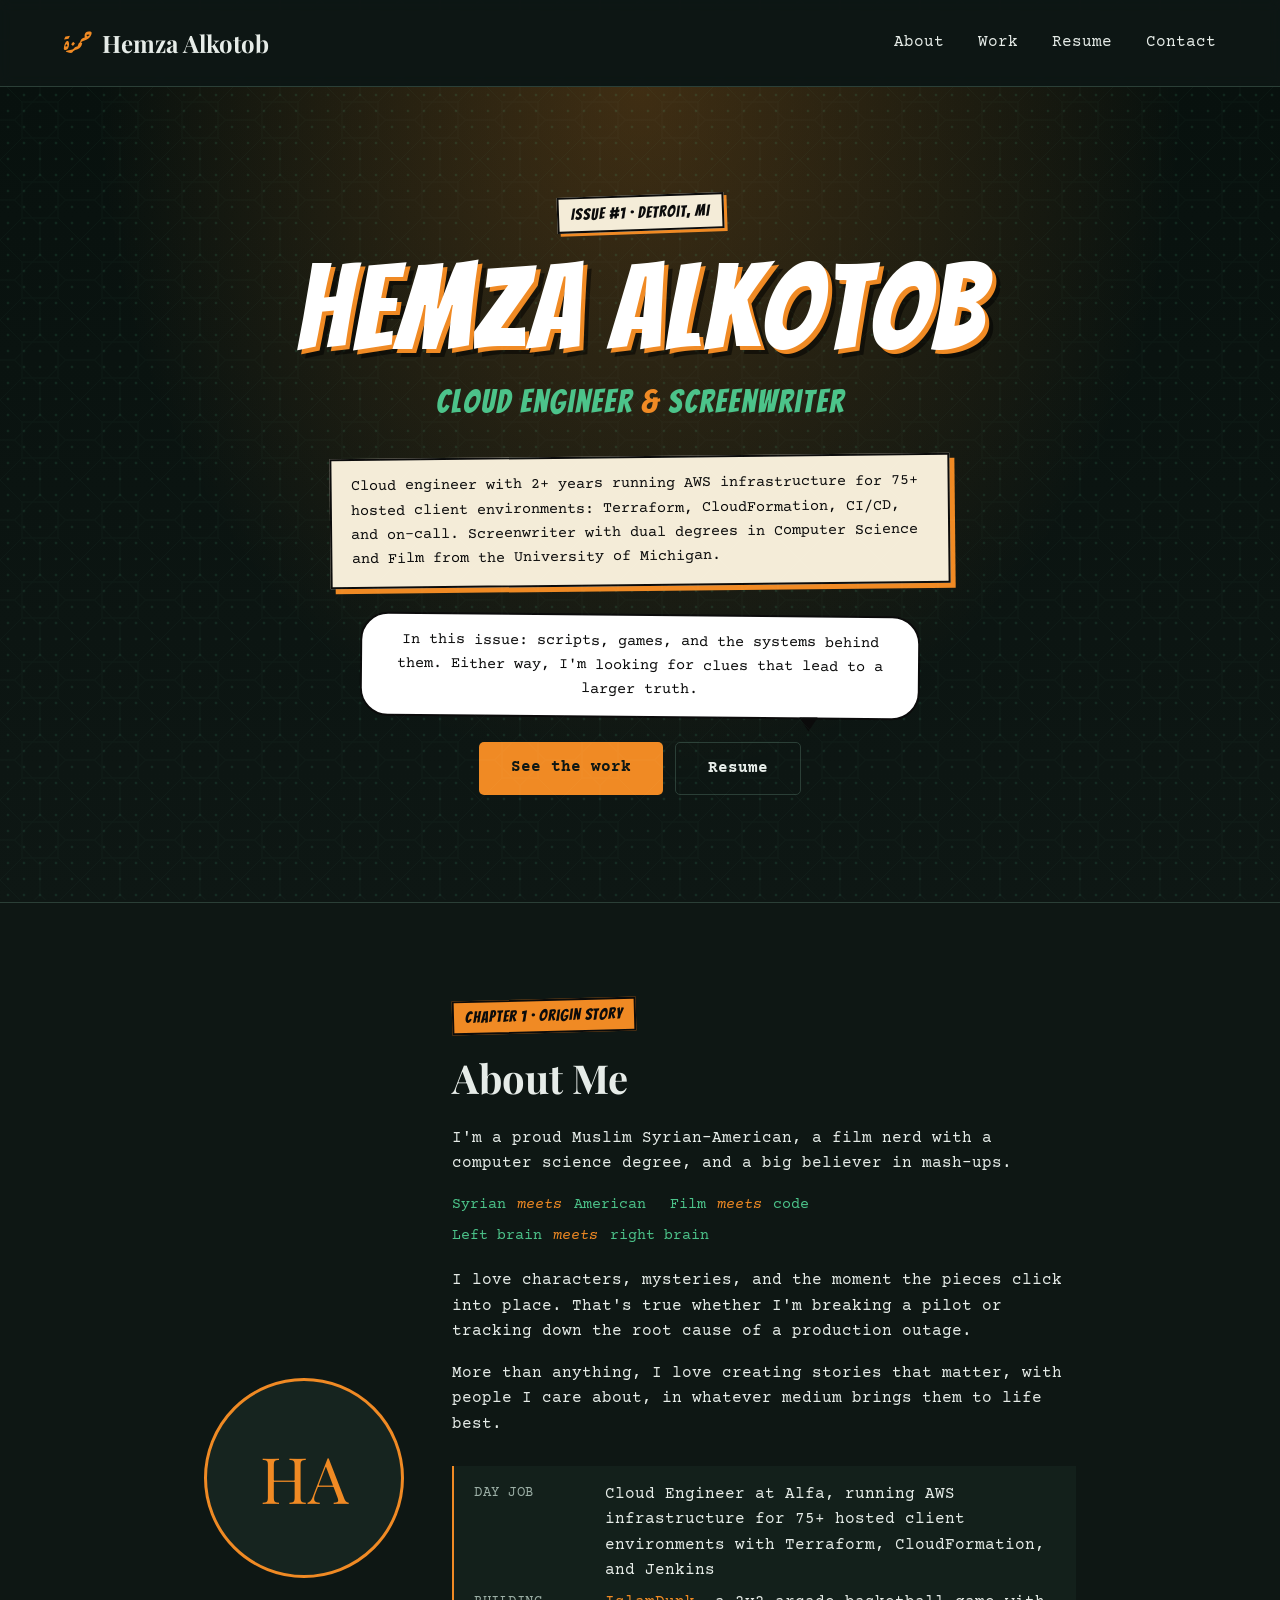
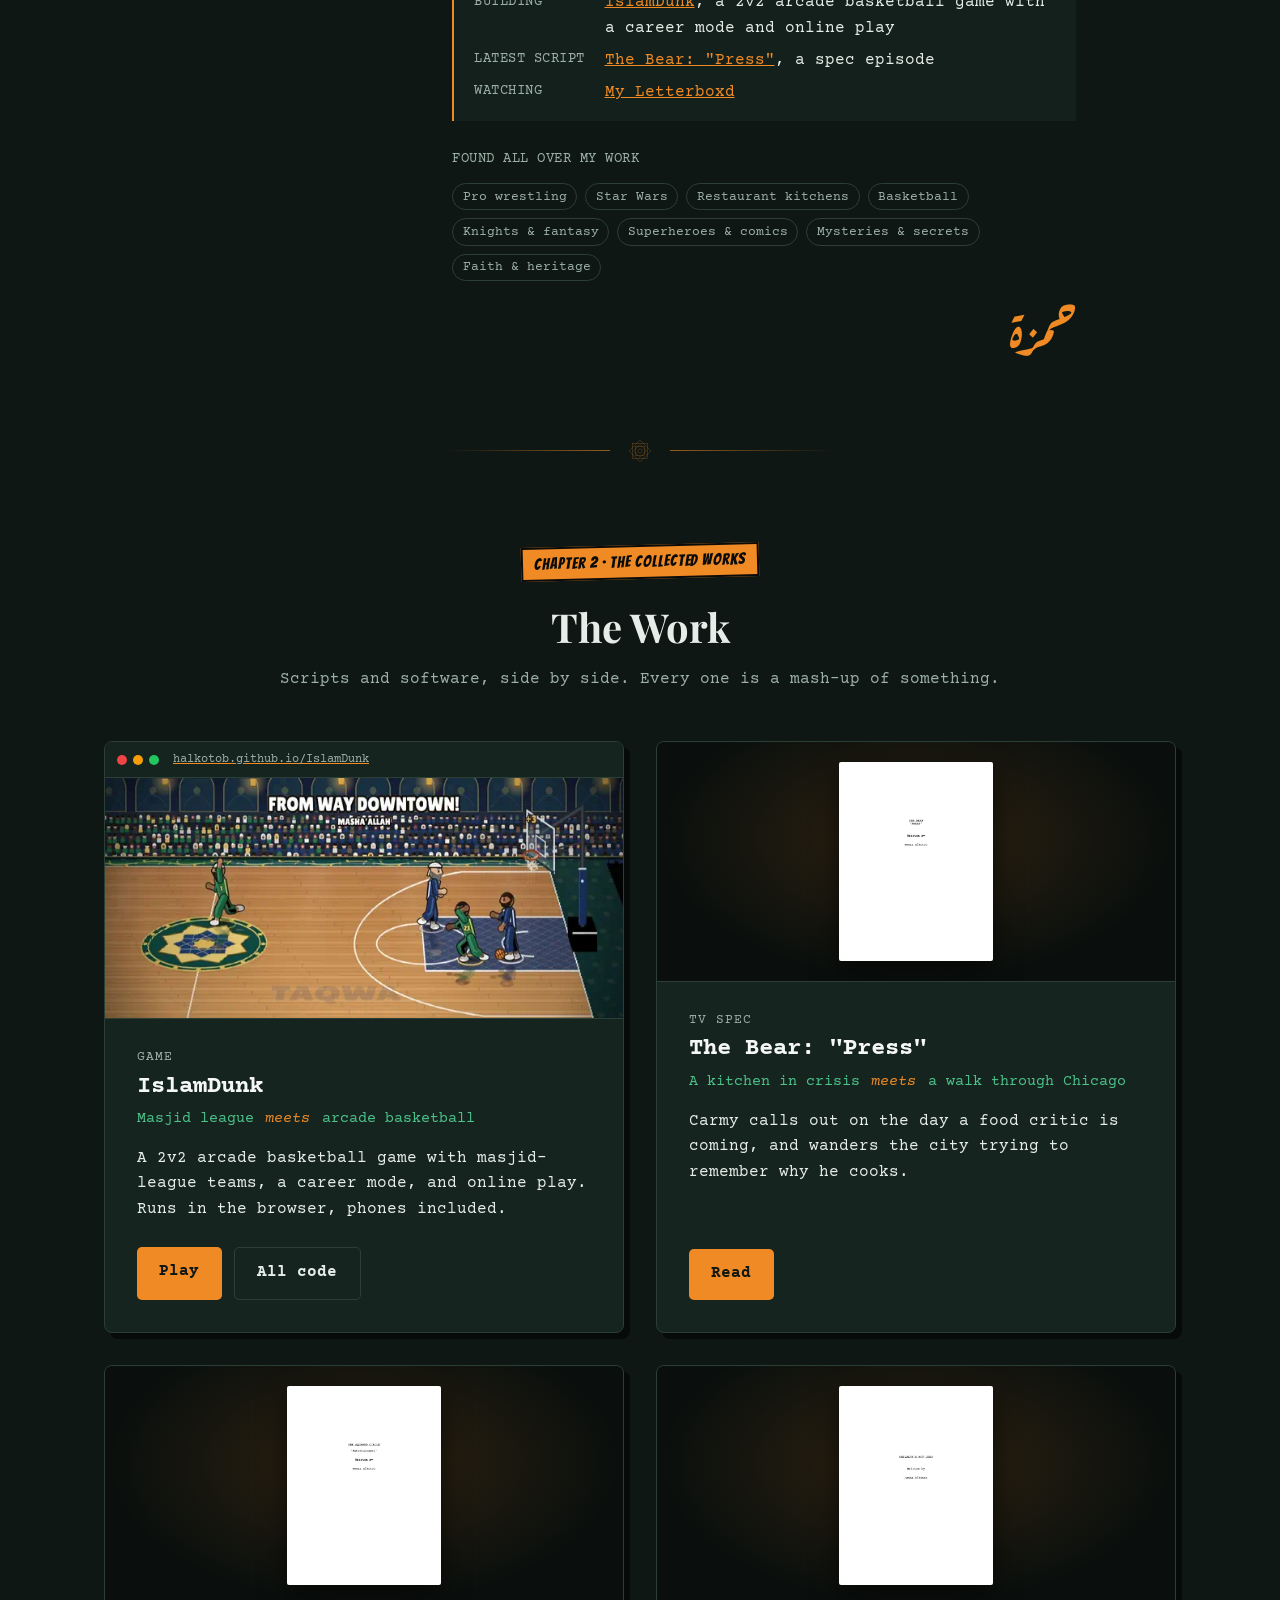
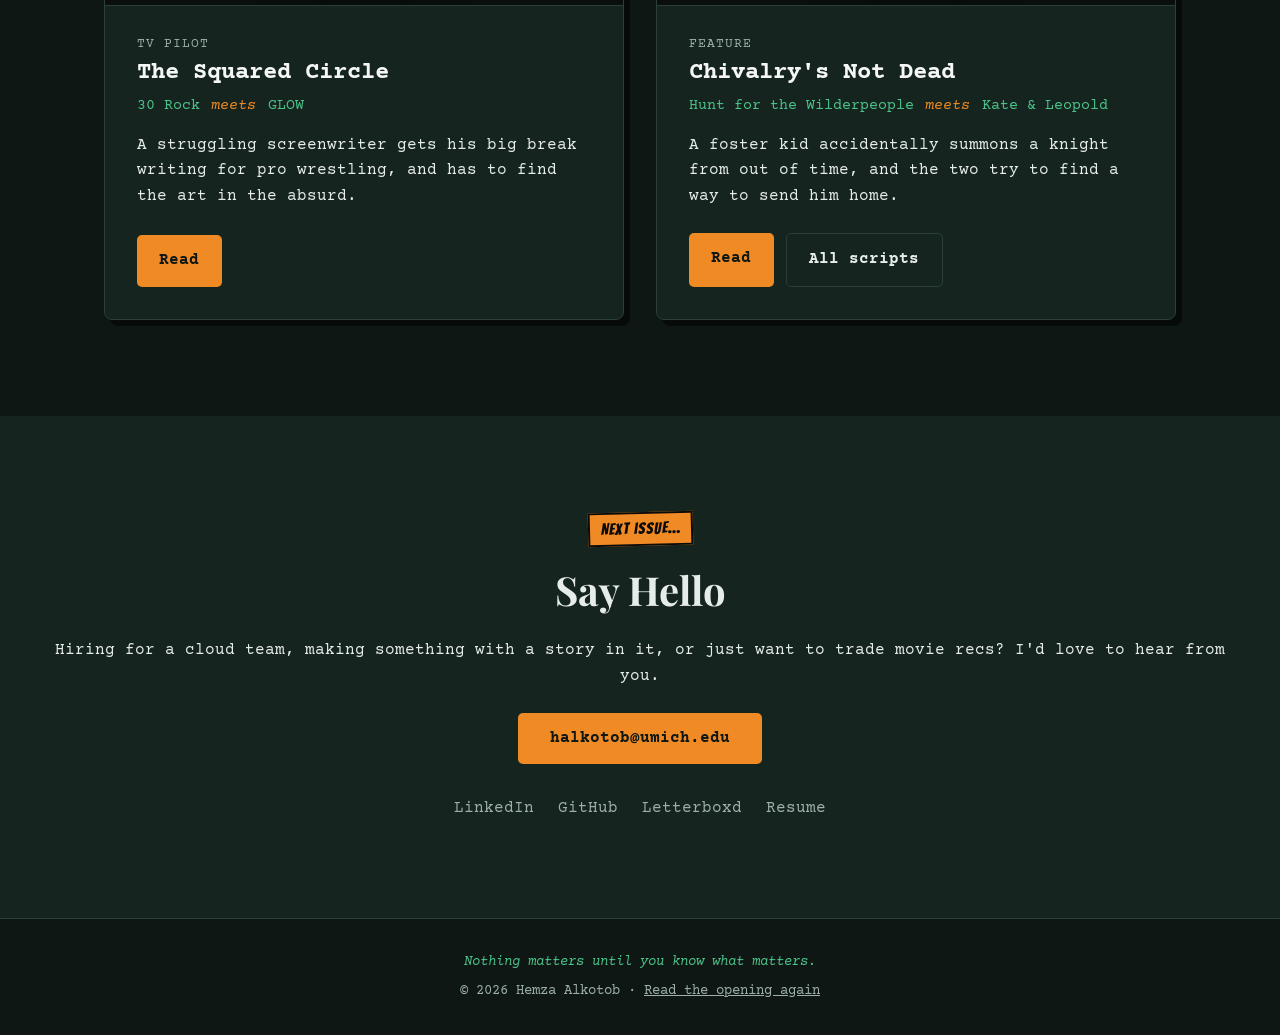
==== commit 4645c4ae: "Comic book intro and title-page hero - First-visit intro: cover opens, camera moves panel to panel t" ====
--- a/index.html
+++ b/index.html
@@ -15,11 +15,43 @@
   <link rel="icon" href="images/favicon.svg" type="image/svg+xml">
   <link rel="preconnect" href="https://fonts.googleapis.com">
   <link rel="preconnect" href="https://fonts.gstatic.com" crossorigin>
-  <link href="https://fonts.googleapis.com/css2?family=Aref+Ruqaa:wght@700&family=Playfair+Display:wght@700&family=Courier+Prime:wght@400;700&display=swap" rel="stylesheet">
+  <link href="https://fonts.googleapis.com/css2?family=Aref+Ruqaa:wght@700&family=Bangers&family=Playfair+Display:wght@700&family=Courier+Prime:wght@400;700&display=swap" rel="stylesheet">
   <link rel="stylesheet" href="css/styles.css">
+  <script>
+    // Comic intro: first visit only (or ?intro to replay). Skipped for reduced motion.
+    (function () {
+      try {
+        var replay = /[?&]intro\b/.test(location.search);
+        var seen = localStorage.getItem('ha-intro-seen');
+        var still = window.matchMedia('(prefers-reduced-motion: reduce)').matches;
+        if ((replay || !seen) && !still) document.documentElement.classList.add('intro-on');
+      } catch (e) {}
+    })();
+  </script>
   <script src="script.js" defer></script>
 </head>
 <body>
+  <!-- Comic book intro: cover opens, camera moves panel to panel, lands on the title page -->
+  <div id="comic-intro" class="comic-intro">
+    <div class="comic-stage" aria-hidden="true">
+      <div class="comic-book">
+        <div class="page-window">
+          <div class="comic-page">
+            <div class="panel p1"><span class="cap">Detroit, Michigan.</span><span class="bubble">Hello!</span></div>
+            <div class="panel p2"><span class="cap">Meanwhile&hellip;</span><span class="bubble">Salam!</span></div>
+            <div class="panel p3"><span class="cap">Later that night&hellip;</span><span class="bubble">Marhaba!</span></div>
+            <div class="panel p4"><span class="cap">And so it begins&hellip;</span><span class="bubble">Welcome</span></div>
+          </div>
+        </div>
+        <div class="comic-cover">
+          <span class="cover-issue">No. 1</span>
+          <span class="cover-title">Hemza</span>
+          <span class="cover-sub">Code <em>meets</em> Cinema</span>
+        </div>
+      </div>
+    </div>
+    <button type="button" class="intro-skip">Skip &rsaquo;</button>
+  </div>
   <header>
     <div class="logo"><a href="index.html"><span class="logo-ar" lang="ar" aria-hidden="true">حمزة</span>Hemza Alkotob</a></div>
     <button class="nav-toggle" aria-expanded="false" aria-controls="site-nav" aria-label="Toggle navigation">&#9776;</button>
@@ -32,20 +64,17 @@
   </header>
 
   <main>
+    <!-- Title page: where the comic intro lands -->
     <section class="hero">
-      <div class="hero-star" aria-hidden="true"></div>
-      <h1 class="greeting">
-        <span class="sr-only">Hello!</span>
-        <!-- Cycles through the greetings listed in data-words (see script.js) -->
-        <span aria-hidden="true"><span class="typed" data-words='["Hello!", "Salam!", "Marhaba!", "Welcome"]'>Hello!</span><span class="cursor"></span></span>
-      </h1>
-      <p class="hero-intro">I'm <strong>Hemza Alkotob</strong>, a cloud engineer and screenwriter in Detroit. I keep AWS infrastructure running, and I write TV and features.</p>
-      <p class="hero-sub">Either way, I'm looking for clues that lead to a larger truth.</p>
+      <p class="issue-tag">Issue #1 &middot; Detroit, MI</p>
+      <h1 class="comic-title">Hemza Alkotob</h1>
+      <p class="hero-role">Cloud Engineer <span>&amp;</span> Screenwriter</p>
+      <p class="caption-box hero-summary">Cloud engineer with 2+ years running AWS infrastructure for 75+ hosted client environments: Terraform, CloudFormation, CI/CD, and on-call. Screenwriter with dual degrees in Computer Science and Film from the University of Michigan.</p>
+      <p class="speech hero-bubble">In this issue: scripts, games, and the systems behind them. Either way, I'm looking for clues that lead to a larger truth.</p>
       <div class="hero-actions">
         <a href="#work" class="btn">See the work</a>
         <a href="pdfs/hemza-alkotob-resume.pdf" class="btn btn-secondary" target="_blank" rel="noopener">Resume</a>
       </div>
-      <a href="#about" class="scroll-cue">About me <span class="arrow" aria-hidden="true">&darr;</span></a>
     </section>
 
     <section id="about" class="about-section">
@@ -53,6 +82,7 @@
            <img class="about-photo" src="images/headshot.jpg" alt="Hemza Alkotob"> -->
       <div class="about-photo placeholder" aria-hidden="true">HA</div>
       <div class="about-text">
+        <p class="kicker">Chapter 1 &middot; Origin story</p>
         <h2>About Me</h2>
         <p>I'm a proud Muslim Syrian-American, a film nerd with a computer science degree, and a big believer in mash-ups.</p>
         <p class="mashup-line" aria-label="Syrian meets American. Film meets code. Left brain meets right brain.">
@@ -94,6 +124,7 @@
 
     <!-- One body of work: scripts and code side by side -->
     <section id="work" class="work-section" aria-labelledby="work-heading">
+      <p class="kicker">Chapter 2 &middot; The collected works</p>
       <h2 id="work-heading" class="section-heading">The Work</h2>
       <p class="section-intro">Scripts and software, side by side. Every one is a mash-up of something.</p>
 
@@ -177,6 +208,7 @@
     </section>
 
     <section id="contact-section" class="contact-section">
+      <p class="kicker">Next issue&hellip;</p>
       <h2>Say Hello</h2>
       <p>Hiring for a cloud team, making something with a story in it, or just want to trade movie recs? I'd love to hear from you.</p>
       <a href="mailto:halkotob@umich.edu" class="btn">halkotob@umich.edu</a>
@@ -191,7 +223,7 @@
 
   <footer>
     <p class="footer-line">Nothing matters until you know what matters.</p>
-    <p>© <span class="current-year">2026</span> Hemza Alkotob</p>
+    <p>© <span class="current-year">2026</span> Hemza Alkotob &middot; <a href="?intro" class="replay-link">Read the opening again</a></p>
   </footer>
 </body>
 </html>
--- a/css/styles.css
+++ b/css/styles.css
@@ -1170,6 +1170,355 @@
   }
 }
 
+/* =========================================================
+   Comic touches
+   ========================================================= */
+:root {
+  --font-comic: 'Bangers', 'Impact', sans-serif;
+  --paper: #F4ECD8;
+  --ink: #0B0B0B;
+}
+
+/* --- Intro overlay --- */
+.comic-intro {
+  display: none;
+}
+
+.intro-on body {
+  overflow: hidden;
+}
+
+.intro-on .comic-intro {
+  display: flex;
+  position: fixed;
+  inset: 0;
+  z-index: 100;
+  align-items: center;
+  justify-content: center;
+  background:
+    radial-gradient(circle, rgba(76, 195, 138, 0.18) 1.5px, transparent 1.6px) 0 0 / 14px 14px,
+    radial-gradient(ellipse at 50% 40%, #13241d, var(--bg-deep) 75%);
+  cursor: pointer;
+  animation: intro-out 0.5s ease-in 4.25s forwards;
+}
+
+.comic-intro.leaving {
+  animation: intro-out 0.4s ease-in forwards;
+}
+
+@keyframes intro-out {
+  to { opacity: 0; transform: scale(1.04); visibility: hidden; }
+}
+
+.comic-stage {
+  perspective: 1600px;
+}
+
+.comic-book {
+  position: relative;
+  width: min(86vw, 60vh);
+  aspect-ratio: 3 / 4;
+  animation: book-in 0.5s ease-out both;
+}
+
+@keyframes book-in {
+  from { opacity: 0; transform: translateY(20px) rotate(-2deg); }
+}
+
+.page-window {
+  position: absolute;
+  inset: 0;
+  overflow: hidden;
+  background: var(--paper);
+  border: 3px solid var(--ink);
+  box-shadow: 10px 10px 0 rgba(0, 0, 0, 0.55);
+  container-type: inline-size;
+}
+
+/* The "camera": zooms into each panel in turn */
+.comic-page {
+  position: absolute;
+  inset: 0;
+  display: grid;
+  grid-template: 1fr 1fr / 1fr 1fr;
+  gap: 3cqw;
+  padding: 3cqw;
+  transform-origin: center;
+  animation: camera 3.2s cubic-bezier(0.65, 0, 0.35, 1) 1s both;
+}
+
+@keyframes camera {
+  0%       { transform: scale(1); }
+  12%, 28% { transform: scale(1.95) translate(24%, 24%); }
+  38%, 52% { transform: scale(1.95) translate(-24%, 24%); }
+  62%, 76% { transform: scale(1.95) translate(24%, -24%); }
+  86%, 100%{ transform: scale(1.95) translate(-24%, -24%); }
+}
+
+.panel {
+  position: relative;
+  display: flex;
+  align-items: center;
+  justify-content: center;
+  border: 0.8cqw solid var(--ink);
+  overflow: hidden;
+}
+
+.panel::before {
+  content: "";
+  position: absolute;
+  inset: 0;
+  background: radial-gradient(circle, rgba(0, 0, 0, 0.22) 0.55cqw, transparent 0.6cqw) 0 0 / 2.6cqw 2.6cqw;
+}
+
+.p1, .p4 { background: radial-gradient(circle at 70% 30%, #F7A24B, var(--accent) 70%); }
+.p2, .p3 { background: radial-gradient(circle at 30% 30%, #7FDBAE, var(--green) 70%); }
+
+.panel .cap {
+  position: absolute;
+  top: 0;
+  left: 0;
+  padding: 0.8cqw 1.6cqw;
+  background: var(--paper);
+  border-right: 0.5cqw solid var(--ink);
+  border-bottom: 0.5cqw solid var(--ink);
+  font-family: var(--font-comic);
+  font-size: 2.6cqw;
+  letter-spacing: 0.1cqw;
+  color: var(--ink);
+  text-transform: uppercase;
+}
+
+.panel .bubble {
+  position: relative;
+  padding: 2cqw 4cqw;
+  background: #fff;
+  border: 0.6cqw solid var(--ink);
+  border-radius: 50%;
+  font-family: var(--font-comic);
+  font-size: 7cqw;
+  letter-spacing: 0.2cqw;
+  color: var(--ink);
+}
+
+.panel .bubble::after {
+  content: "";
+  position: absolute;
+  bottom: -3.2cqw;
+  left: 28%;
+  border: 1.8cqw solid transparent;
+  border-top: 2.6cqw solid var(--ink);
+  border-bottom: 0;
+}
+
+/* Front cover swings open */
+.comic-cover {
+  position: absolute;
+  inset: 0;
+  display: flex;
+  flex-direction: column;
+  align-items: center;
+  justify-content: center;
+  gap: 0.5rem;
+  background:
+    radial-gradient(circle, rgba(0, 0, 0, 0.25) 1.5px, transparent 1.6px) 0 0 / 10px 10px,
+    linear-gradient(160deg, var(--accent), #C2621A);
+  border: 3px solid var(--ink);
+  box-shadow: 10px 10px 0 rgba(0, 0, 0, 0.55);
+  transform-origin: left center;
+  backface-visibility: hidden;
+  animation: cover-open 0.75s cubic-bezier(0.6, 0, 0.4, 1) 0.45s both;
+}
+
+@keyframes cover-open {
+  to { transform: rotateY(-115deg); opacity: 0; }
+}
+
+.cover-issue {
+  position: absolute;
+  top: 1rem;
+  left: 1rem;
+  padding: 0.2rem 0.6rem;
+  background: var(--paper);
+  border: 2px solid var(--ink);
+  font-family: var(--font-comic);
+  font-size: 1.1rem;
+  color: var(--ink);
+}
+
+.cover-title {
+  font-family: var(--font-comic);
+  font-size: clamp(3rem, 14vw, 6rem);
+  line-height: 1;
+  color: #fff;
+  letter-spacing: 2px;
+  text-shadow: 4px 4px 0 var(--ink);
+}
+
+.cover-sub {
+  font-family: var(--font-comic);
+  font-size: clamp(1.1rem, 4vw, 1.6rem);
+  color: var(--ink);
+  letter-spacing: 1px;
+}
+
+.cover-sub em {
+  font-style: normal;
+  color: #fff;
+}
+
+.intro-skip {
+  position: absolute;
+  bottom: 1.5rem;
+  right: 1.5rem;
+  padding: 0.45rem 1rem;
+  background: var(--paper);
+  border: 2px solid var(--ink);
+  box-shadow: 3px 3px 0 var(--ink);
+  font-family: var(--font-comic);
+  font-size: 1.1rem;
+  letter-spacing: 1px;
+  color: var(--ink);
+  cursor: pointer;
+}
+
+/* --- Title page (hero) --- */
+.hero {
+  background:
+    radial-gradient(circle, rgba(76, 195, 138, 0.12) 1.5px, transparent 1.6px) 0 0 / 16px 16px,
+    radial-gradient(ellipse at 50% 0%, rgba(240, 138, 36, 0.24), transparent 60%),
+    linear-gradient(180deg, var(--bg-deep) 0%, var(--bg) 100%);
+  padding-bottom: 4rem;
+}
+
+.issue-tag {
+  position: relative;
+  padding: 0.2rem 0.75rem;
+  background: var(--paper);
+  border: 2px solid var(--ink);
+  box-shadow: 3px 3px 0 var(--accent);
+  font-family: var(--font-comic);
+  font-size: 1rem;
+  letter-spacing: 1px;
+  color: var(--ink);
+  rotate: -2deg;
+}
+
+.comic-title {
+  position: relative;
+  margin-top: 1.25rem;
+  font-family: var(--font-comic);
+  font-weight: 400;
+  font-size: clamp(3.25rem, 12vw, 7.5rem);
+  line-height: 0.95;
+  letter-spacing: 3px;
+  color: #fff;
+  text-shadow: 4px 4px 0 var(--accent), 8px 8px 0 rgba(0, 0, 0, 0.5);
+}
+
+.hero-role {
+  position: relative;
+  margin-top: 0.75rem;
+  font-family: var(--font-comic);
+  font-size: clamp(1.3rem, 4vw, 2rem);
+  letter-spacing: 2px;
+  color: var(--green);
+}
+
+.hero-role span {
+  color: var(--accent);
+}
+
+.caption-box {
+  position: relative;
+  max-width: 620px;
+  padding: 0.9rem 1.2rem;
+  background: var(--paper);
+  border: 2px solid var(--ink);
+  box-shadow: 5px 5px 0 var(--accent);
+  color: var(--ink);
+  text-align: left;
+}
+
+.hero-summary {
+  margin-top: 1.75rem;
+  font-size: 0.95rem;
+  rotate: -0.6deg;
+}
+
+.speech {
+  position: relative;
+  max-width: 560px;
+  padding: 0.85rem 1.4rem;
+  background: #fff;
+  border: 2px solid var(--ink);
+  border-radius: 28px;
+  color: var(--ink);
+}
+
+.speech::after {
+  content: "";
+  position: absolute;
+  bottom: -14px;
+  right: 18%;
+  border: 9px solid transparent;
+  border-top: 14px solid var(--ink);
+  border-bottom: 0;
+}
+
+.hero-bubble {
+  margin-top: 1.75rem;
+  font-size: 0.95rem;
+  rotate: 0.5deg;
+}
+
+/* --- Chapter kickers --- */
+.kicker {
+  display: inline-block;
+  margin-bottom: 0.75rem;
+  padding: 0.15rem 0.65rem;
+  background: var(--accent);
+  border: 2px solid var(--ink);
+  font-family: var(--font-comic);
+  font-size: 1rem;
+  letter-spacing: 1px;
+  color: var(--ink);
+  rotate: -1.5deg;
+}
+
+.work-section .kicker,
+.contact-section .kicker {
+  display: table;
+  margin: 0 auto 0.75rem;
+}
+
+/* --- Cards read like panels --- */
+.card {
+  box-shadow: 6px 6px 0 rgba(0, 0, 0, 0.55);
+}
+
+.card:hover {
+  box-shadow: 6px 6px 0 var(--accent);
+}
+
+.replay-link {
+  color: var(--muted);
+}
+
+.replay-link:hover {
+  color: var(--accent);
+}
+
+@media (max-width: 768px) {
+  .hero {
+    padding: 3rem 16px 3.5rem;
+  }
+  .about-text .kicker {
+    margin-left: auto;
+    margin-right: auto;
+  }
+}
+
 @media (prefers-reduced-motion: reduce) {
   html {
     scroll-behavior: auto;
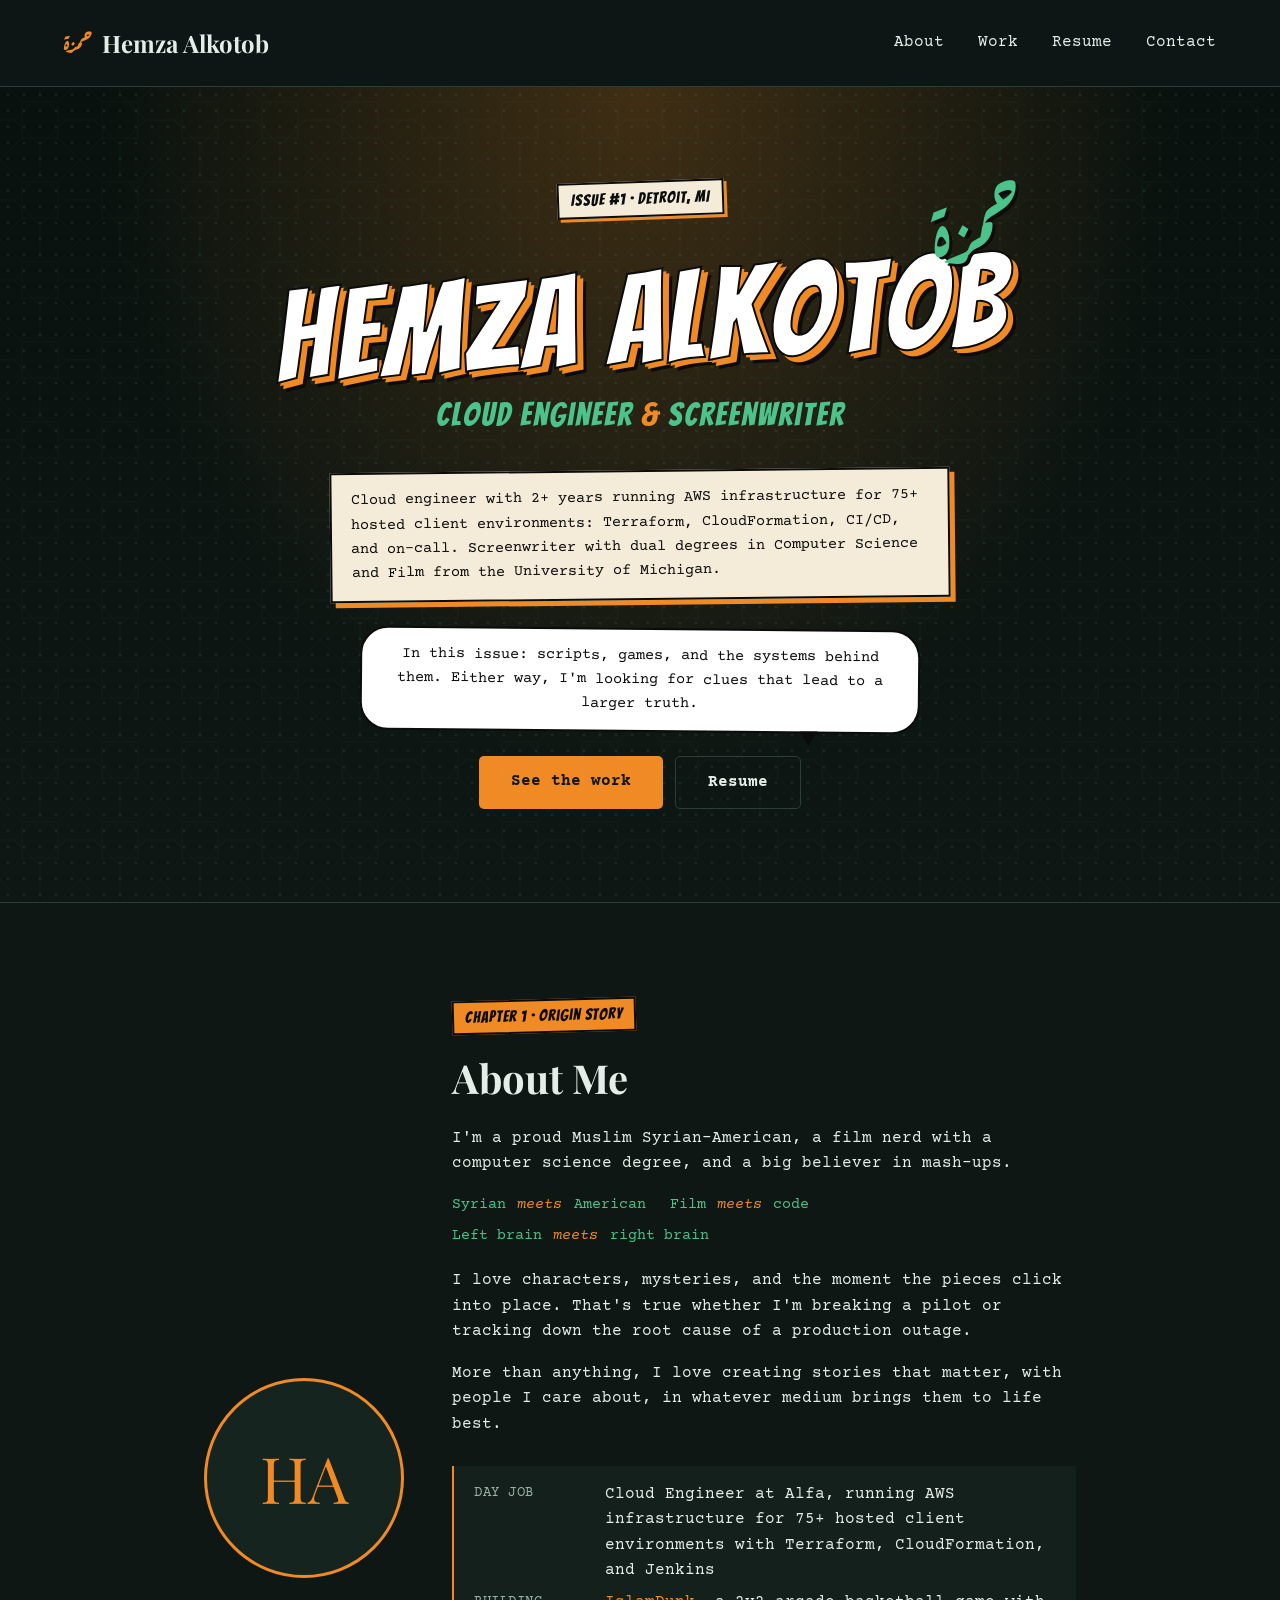
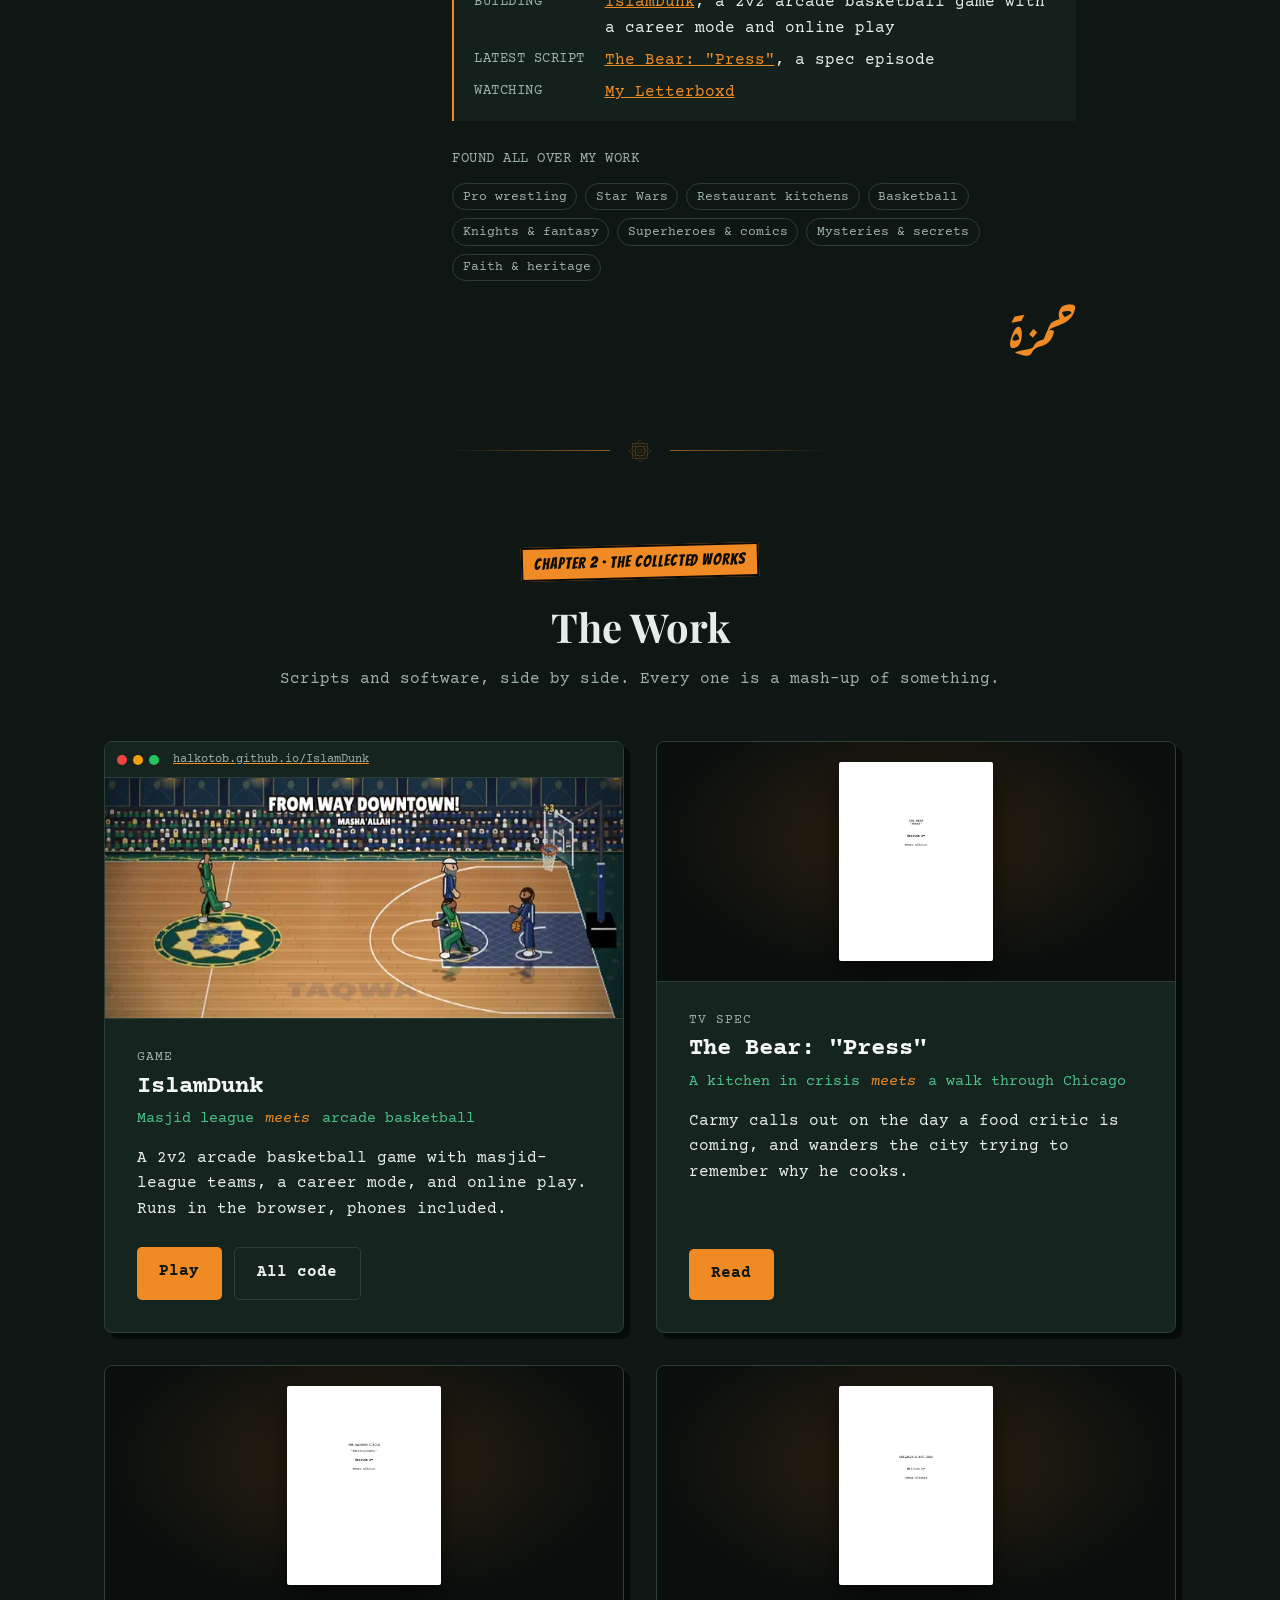
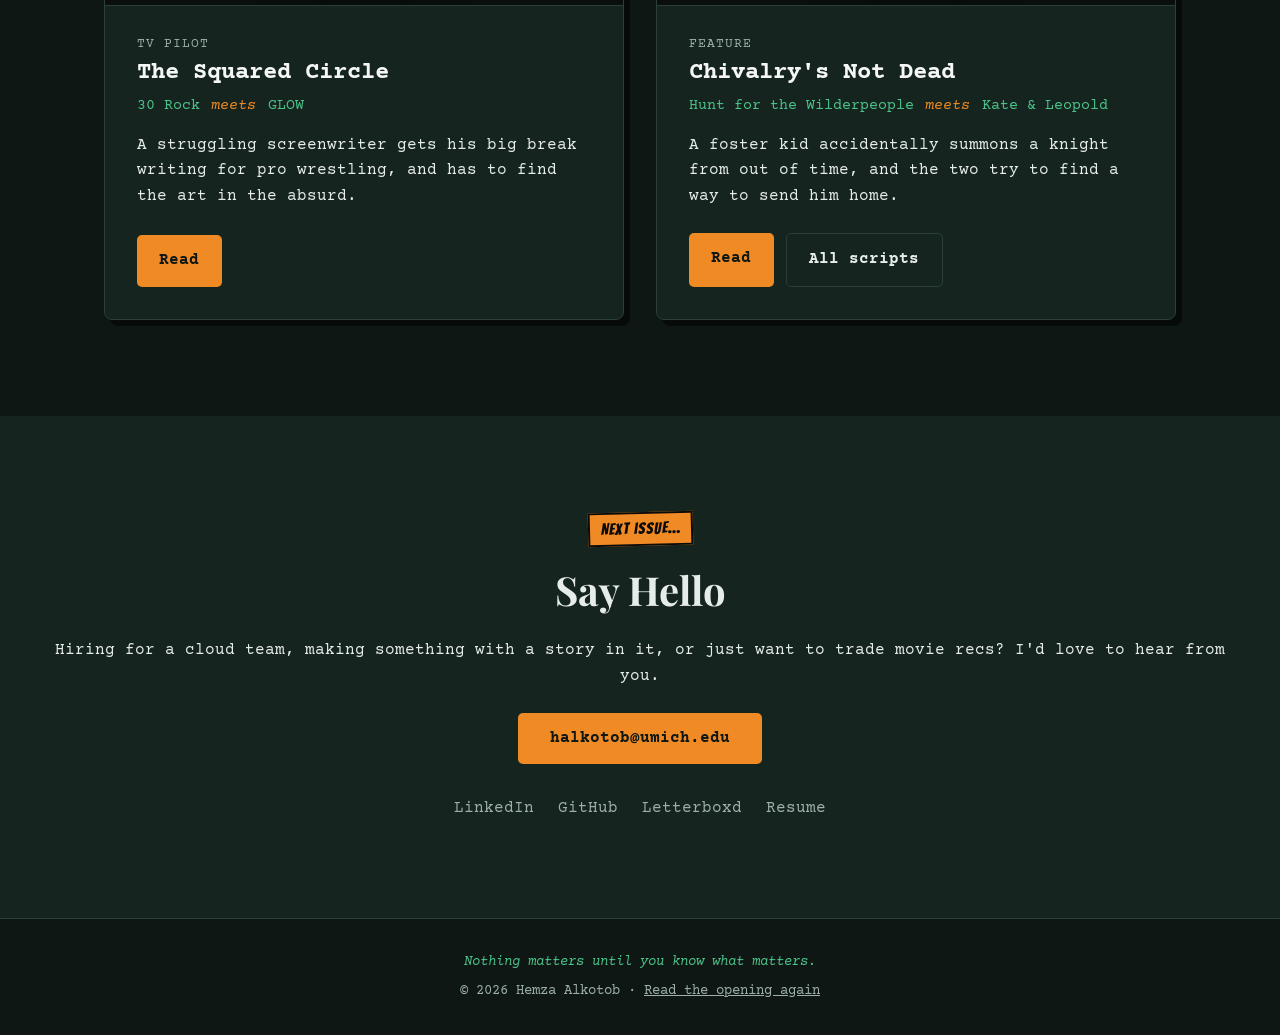
==== commit d2f2d4e9: "Rework intro: greeting bubbles and character-intro name callout - Thought bubbles and ripped caption" ====
--- a/index.html
+++ b/index.html
@@ -33,21 +33,20 @@
 <body>
   <!-- Comic book intro: cover opens, camera moves panel to panel, lands on the title page -->
   <div id="comic-intro" class="comic-intro">
-    <div class="comic-stage" aria-hidden="true">
-      <div class="comic-book">
-        <div class="page-window">
-          <div class="comic-page">
-            <div class="panel p1"><span class="cap">Detroit, Michigan.</span><span class="bubble">Hello!</span></div>
-            <div class="panel p2"><span class="cap">Meanwhile&hellip;</span><span class="bubble">Salam!</span></div>
-            <div class="panel p3"><span class="cap">Later that night&hellip;</span><span class="bubble">Marhaba!</span></div>
-            <div class="panel p4"><span class="cap">And so it begins&hellip;</span><span class="bubble">Welcome</span></div>
-          </div>
-        </div>
-        <div class="comic-cover">
-          <span class="cover-issue">No. 1</span>
-          <span class="cover-title">Hemza</span>
-          <span class="cover-sub">Code <em>meets</em> Cinema</span>
-        </div>
+    <div class="intro-stage" aria-hidden="true">
+      <div class="intro-boxes">
+        <span class="ibox thought b1">Hello there!</span>
+        <span class="ibox torn b2">Marhaba!</span>
+        <span class="ibox thought b3">Salam!</span>
+        <span class="ibox torn b4">Welcome, wherever you came from!</span>
+      </div>
+      <div class="intro-splash">
+        <span class="speech splash-bubble">I'm Hemza Alkotob, and you're looking at my personal portfolio.</span>
+        <span class="name-callout">
+          <span class="callout-sig" lang="ar">حمزة</span>
+          <span class="callout-name">Hemza Alkotob</span>
+          <span class="callout-role">Cloud Engineer &amp; Screenwriter</span>
+        </span>
       </div>
     </div>
     <button type="button" class="intro-skip">Skip &rsaquo;</button>
@@ -67,7 +66,10 @@
     <!-- Title page: where the comic intro lands -->
     <section class="hero">
       <p class="issue-tag">Issue #1 &middot; Detroit, MI</p>
-      <h1 class="comic-title">Hemza Alkotob</h1>
+      <h1 class="name-callout hero-callout">
+        <span class="callout-sig" lang="ar" aria-hidden="true">حمزة</span>
+        <span class="callout-name">Hemza Alkotob</span>
+      </h1>
       <p class="hero-role">Cloud Engineer <span>&amp;</span> Screenwriter</p>
       <p class="caption-box hero-summary">Cloud engineer with 2+ years running AWS infrastructure for 75+ hosted client environments: Terraform, CloudFormation, CI/CD, and on-call. Screenwriter with dual degrees in Computer Science and Film from the University of Michigan.</p>
       <p class="speech hero-bubble">In this issue: scripts, games, and the systems behind them. Either way, I'm looking for clues that lead to a larger truth.</p>
--- a/css/styles.css
+++ b/css/styles.css
@@ -1195,11 +1195,12 @@
   z-index: 100;
   align-items: center;
   justify-content: center;
+  overflow: hidden;
   background:
-    radial-gradient(circle, rgba(76, 195, 138, 0.18) 1.5px, transparent 1.6px) 0 0 / 14px 14px,
-    radial-gradient(ellipse at 50% 40%, #13241d, var(--bg-deep) 75%);
+    radial-gradient(circle, rgba(76, 195, 138, 0.2) 1.6px, transparent 1.7px) 0 0 / 14px 14px,
+    radial-gradient(ellipse at 50% 45%, #15281f, var(--bg-deep) 75%);
   cursor: pointer;
-  animation: intro-out 0.5s ease-in 4.25s forwards;
+  animation: intro-out 0.5s ease-in 4.8s forwards;
 }
 
 .comic-intro.leaving {
@@ -1210,161 +1211,195 @@
   to { opacity: 0; transform: scale(1.04); visibility: hidden; }
 }
 
-.comic-stage {
-  perspective: 1600px;
-}
-
-.comic-book {
+.intro-stage {
   position: relative;
-  width: min(86vw, 60vh);
-  aspect-ratio: 3 / 4;
-  animation: book-in 0.5s ease-out both;
-}
-
-@keyframes book-in {
-  from { opacity: 0; transform: translateY(20px) rotate(-2deg); }
-}
-
-.page-window {
+  width: min(92vw, 960px);
+  height: min(84vh, 640px);
+}
+
+/* Greetings pop in one by one, then get swept away */
+.intro-boxes {
   position: absolute;
   inset: 0;
-  overflow: hidden;
-  background: var(--paper);
+  animation: boxes-away 0.35s ease-in 2.6s forwards;
+}
+
+@keyframes boxes-away {
+  to { opacity: 0; transform: scale(0.9); }
+}
+
+.ibox {
+  position: absolute;
+  font-family: var(--font-comic);
+  font-size: clamp(1.6rem, 6vw, 3.4rem);
+  letter-spacing: 1px;
+  line-height: 1.05;
+  color: var(--ink);
+  opacity: 0;
+  animation: pop 0.45s cubic-bezier(0.3, 1.6, 0.5, 1) forwards;
+}
+
+@keyframes pop {
+  0%   { opacity: 0; transform: scale(0.2) rotate(var(--r, 0deg)); }
+  100% { opacity: 1; transform: scale(1) rotate(var(--r, 0deg)); }
+}
+
+.b1 { top: 6%;  left: 4%;   --r: -5deg; animation-delay: 0.2s; }
+.b2 { top: 14%; right: 4%;  --r: 4deg;  animation-delay: 0.75s; }
+.b3 { top: 44%; left: 10%;  --r: 3deg;  animation-delay: 1.3s; }
+.b4 { top: 64%; right: 3%;  --r: -2deg; animation-delay: 1.85s; max-width: 70%; font-size: clamp(1.4rem, 5vw, 3rem); }
+
+/* Thought bubble: cloud with a trail of little puffs */
+.thought {
+  padding: 0.6em 1em;
+  background: #fff;
   border: 3px solid var(--ink);
-  box-shadow: 10px 10px 0 rgba(0, 0, 0, 0.55);
-  container-type: inline-size;
-}
-
-/* The "camera": zooms into each panel in turn */
-.comic-page {
-  position: absolute;
-  inset: 0;
-  display: grid;
-  grid-template: 1fr 1fr / 1fr 1fr;
-  gap: 3cqw;
-  padding: 3cqw;
-  transform-origin: center;
-  animation: camera 3.2s cubic-bezier(0.65, 0, 0.35, 1) 1s both;
-}
-
-@keyframes camera {
-  0%       { transform: scale(1); }
-  12%, 28% { transform: scale(1.95) translate(24%, 24%); }
-  38%, 52% { transform: scale(1.95) translate(-24%, 24%); }
-  62%, 76% { transform: scale(1.95) translate(24%, -24%); }
-  86%, 100%{ transform: scale(1.95) translate(-24%, -24%); }
-}
-
-.panel {
-  position: relative;
-  display: flex;
-  align-items: center;
-  justify-content: center;
-  border: 0.8cqw solid var(--ink);
-  overflow: hidden;
-}
-
-.panel::before {
+  border-radius: 50% / 45%;
+  box-shadow: 6px 6px 0 rgba(0, 0, 0, 0.45);
+}
+
+.thought::before,
+.thought::after {
   content: "";
   position: absolute;
-  inset: 0;
-  background: radial-gradient(circle, rgba(0, 0, 0, 0.22) 0.55cqw, transparent 0.6cqw) 0 0 / 2.6cqw 2.6cqw;
-}
-
-.p1, .p4 { background: radial-gradient(circle at 70% 30%, #F7A24B, var(--accent) 70%); }
-.p2, .p3 { background: radial-gradient(circle at 30% 30%, #7FDBAE, var(--green) 70%); }
-
-.panel .cap {
-  position: absolute;
-  top: 0;
-  left: 0;
-  padding: 0.8cqw 1.6cqw;
+  background: #fff;
+  border: 3px solid var(--ink);
+  border-radius: 50%;
+}
+
+.thought::before {
+  width: 0.5em;
+  height: 0.5em;
+  bottom: -0.55em;
+  left: 22%;
+}
+
+.thought::after {
+  width: 0.28em;
+  height: 0.28em;
+  bottom: -0.95em;
+  left: 16%;
+}
+
+/* Ripped-page caption box */
+.torn {
+  padding: 0.55em 0.9em 0.65em;
   background: var(--paper);
-  border-right: 0.5cqw solid var(--ink);
-  border-bottom: 0.5cqw solid var(--ink);
-  font-family: var(--font-comic);
-  font-size: 2.6cqw;
-  letter-spacing: 0.1cqw;
-  color: var(--ink);
-  text-transform: uppercase;
-}
-
-.panel .bubble {
-  position: relative;
-  padding: 2cqw 4cqw;
-  background: #fff;
-  border: 0.6cqw solid var(--ink);
-  border-radius: 50%;
-  font-family: var(--font-comic);
-  font-size: 7cqw;
-  letter-spacing: 0.2cqw;
-  color: var(--ink);
-}
-
-.panel .bubble::after {
-  content: "";
-  position: absolute;
-  bottom: -3.2cqw;
-  left: 28%;
-  border: 1.8cqw solid transparent;
-  border-top: 2.6cqw solid var(--ink);
-  border-bottom: 0;
-}
-
-/* Front cover swings open */
-.comic-cover {
+  filter: drop-shadow(6px 6px 0 rgba(0, 0, 0, 0.5));
+  clip-path: polygon(
+    0% 6%, 6% 0%, 13% 5%, 21% 1%, 30% 6%, 39% 0%, 48% 5%, 57% 1%, 66% 6%, 75% 0%, 84% 5%, 92% 1%, 100% 5%,
+    98% 50%, 100% 95%,
+    93% 100%, 85% 95%, 76% 100%, 67% 94%, 58% 99%, 49% 95%, 40% 100%, 31% 94%, 22% 99%, 13% 95%, 5% 100%, 0% 94%,
+    2% 50%
+  );
+}
+
+.b2.torn { background: var(--accent); }
+
+/* The splash: speech bubble, then the name slams in */
+.intro-splash {
   position: absolute;
   inset: 0;
   display: flex;
   flex-direction: column;
   align-items: center;
   justify-content: center;
-  gap: 0.5rem;
-  background:
-    radial-gradient(circle, rgba(0, 0, 0, 0.25) 1.5px, transparent 1.6px) 0 0 / 10px 10px,
-    linear-gradient(160deg, var(--accent), #C2621A);
-  border: 3px solid var(--ink);
-  box-shadow: 10px 10px 0 rgba(0, 0, 0, 0.55);
-  transform-origin: left center;
-  backface-visibility: hidden;
-  animation: cover-open 0.75s cubic-bezier(0.6, 0, 0.4, 1) 0.45s both;
-}
-
-@keyframes cover-open {
-  to { transform: rotateY(-115deg); opacity: 0; }
-}
-
-.cover-issue {
+  gap: 2.25rem;
+  text-align: center;
+  opacity: 0;
+  animation: fade-in 0.3s ease-out 2.75s forwards;
+}
+
+/* Burst lines behind the splash */
+.intro-splash::before {
+  content: "";
   position: absolute;
-  top: 1rem;
-  left: 1rem;
-  padding: 0.2rem 0.6rem;
-  background: var(--paper);
-  border: 2px solid var(--ink);
+  left: 50%;
+  top: 58%;
+  width: 180vmax;
+  height: 180vmax;
+  translate: -50% -50%;
+  background: repeating-conic-gradient(from 0deg, rgba(240, 138, 36, 0.18) 0deg 4deg, transparent 4deg 12deg);
+  -webkit-mask: radial-gradient(circle, transparent 8%, #000 30%, transparent 65%);
+          mask: radial-gradient(circle, transparent 8%, #000 30%, transparent 65%);
+  z-index: -1;
+}
+
+@keyframes fade-in {
+  to { opacity: 1; }
+}
+
+.splash-bubble {
+  max-width: min(86vw, 560px);
+  font-size: clamp(1rem, 2.6vw, 1.25rem);
+  opacity: 0;
+  animation: pop 0.4s cubic-bezier(0.3, 1.6, 0.5, 1) 2.85s forwards;
+}
+
+.intro-splash .name-callout {
+  opacity: 0;
+  animation: slam 0.5s cubic-bezier(0.2, 1.4, 0.4, 1) 3.35s forwards;
+}
+
+@keyframes slam {
+  0%   { opacity: 0; transform: scale(2.2) rotate(-6deg); }
+  70%  { opacity: 1; transform: scale(0.96) rotate(-2.5deg); }
+  100% { opacity: 1; transform: scale(1) rotate(-3deg); }
+}
+
+.intro-splash .callout-sig {
+  opacity: 0;
+  animation: sign 0.5s ease-out 3.85s forwards;
+}
+
+@keyframes sign {
+  from { opacity: 0; clip-path: inset(0 0 0 100%); }
+  to   { opacity: 1; clip-path: inset(0 0 0 0); }
+}
+
+.callout-role {
+  display: block;
+  margin-top: 0.6rem;
   font-family: var(--font-comic);
-  font-size: 1.1rem;
-  color: var(--ink);
-}
-
-.cover-title {
+  font-size: clamp(1.1rem, 3.5vw, 1.7rem);
+  letter-spacing: 2px;
+  color: var(--green);
+  text-shadow: 2px 2px 0 var(--ink);
+}
+
+/* --- Character-intro name lettering (intro splash + hero) --- */
+.name-callout {
+  position: relative;
+  display: inline-block;
+  transform: rotate(-3deg);
+  font-weight: 400;
+}
+
+.callout-name {
+  display: block;
   font-family: var(--font-comic);
-  font-size: clamp(3rem, 14vw, 6rem);
+  font-size: clamp(3.4rem, 13vw, 8rem);
+  line-height: 0.92;
+  letter-spacing: 3px;
+  color: #fff;
+  -webkit-text-stroke: 2px var(--ink);
+  text-shadow:
+    3px 3px 0 var(--accent),
+    6px 6px 0 var(--accent),
+    9px 9px 0 var(--ink);
+}
+
+/* Arabic calligraphy signature stamped across the name */
+.callout-sig {
+  position: absolute;
+  right: -0.3em;
+  top: -0.75em;
+  font-family: 'Aref Ruqaa', serif;
+  font-size: clamp(2.4rem, 8vw, 4.6rem);
   line-height: 1;
-  color: #fff;
-  letter-spacing: 2px;
-  text-shadow: 4px 4px 0 var(--ink);
-}
-
-.cover-sub {
-  font-family: var(--font-comic);
-  font-size: clamp(1.1rem, 4vw, 1.6rem);
-  color: var(--ink);
-  letter-spacing: 1px;
-}
-
-.cover-sub em {
-  font-style: normal;
-  color: #fff;
+  color: var(--green);
+  text-shadow: 3px 3px 0 var(--ink);
+  transform: rotate(-8deg);
 }
 
 .intro-skip {
@@ -1382,6 +1417,15 @@
   cursor: pointer;
 }
 
+@media (max-width: 768px) {
+  .intro-stage { height: 80vh; }
+  .b1 { top: 6%;  left: 2%; }
+  .b2 { top: 28%; right: 2%; }
+  .b3 { top: 50%; left: 4%; }
+  .b4 { top: 72%; right: 2%; max-width: 90%; }
+  .callout-sig { right: -0.1em; top: -0.95em; }
+}
+
 /* --- Title page (hero) --- */
 .hero {
   background:
@@ -1404,16 +1448,8 @@
   rotate: -2deg;
 }
 
-.comic-title {
-  position: relative;
-  margin-top: 1.25rem;
-  font-family: var(--font-comic);
-  font-weight: 400;
-  font-size: clamp(3.25rem, 12vw, 7.5rem);
-  line-height: 0.95;
-  letter-spacing: 3px;
-  color: #fff;
-  text-shadow: 4px 4px 0 var(--accent), 8px 8px 0 rgba(0, 0, 0, 0.5);
+.hero-callout {
+  margin-top: 2.75rem;
 }
 
 .hero-role {
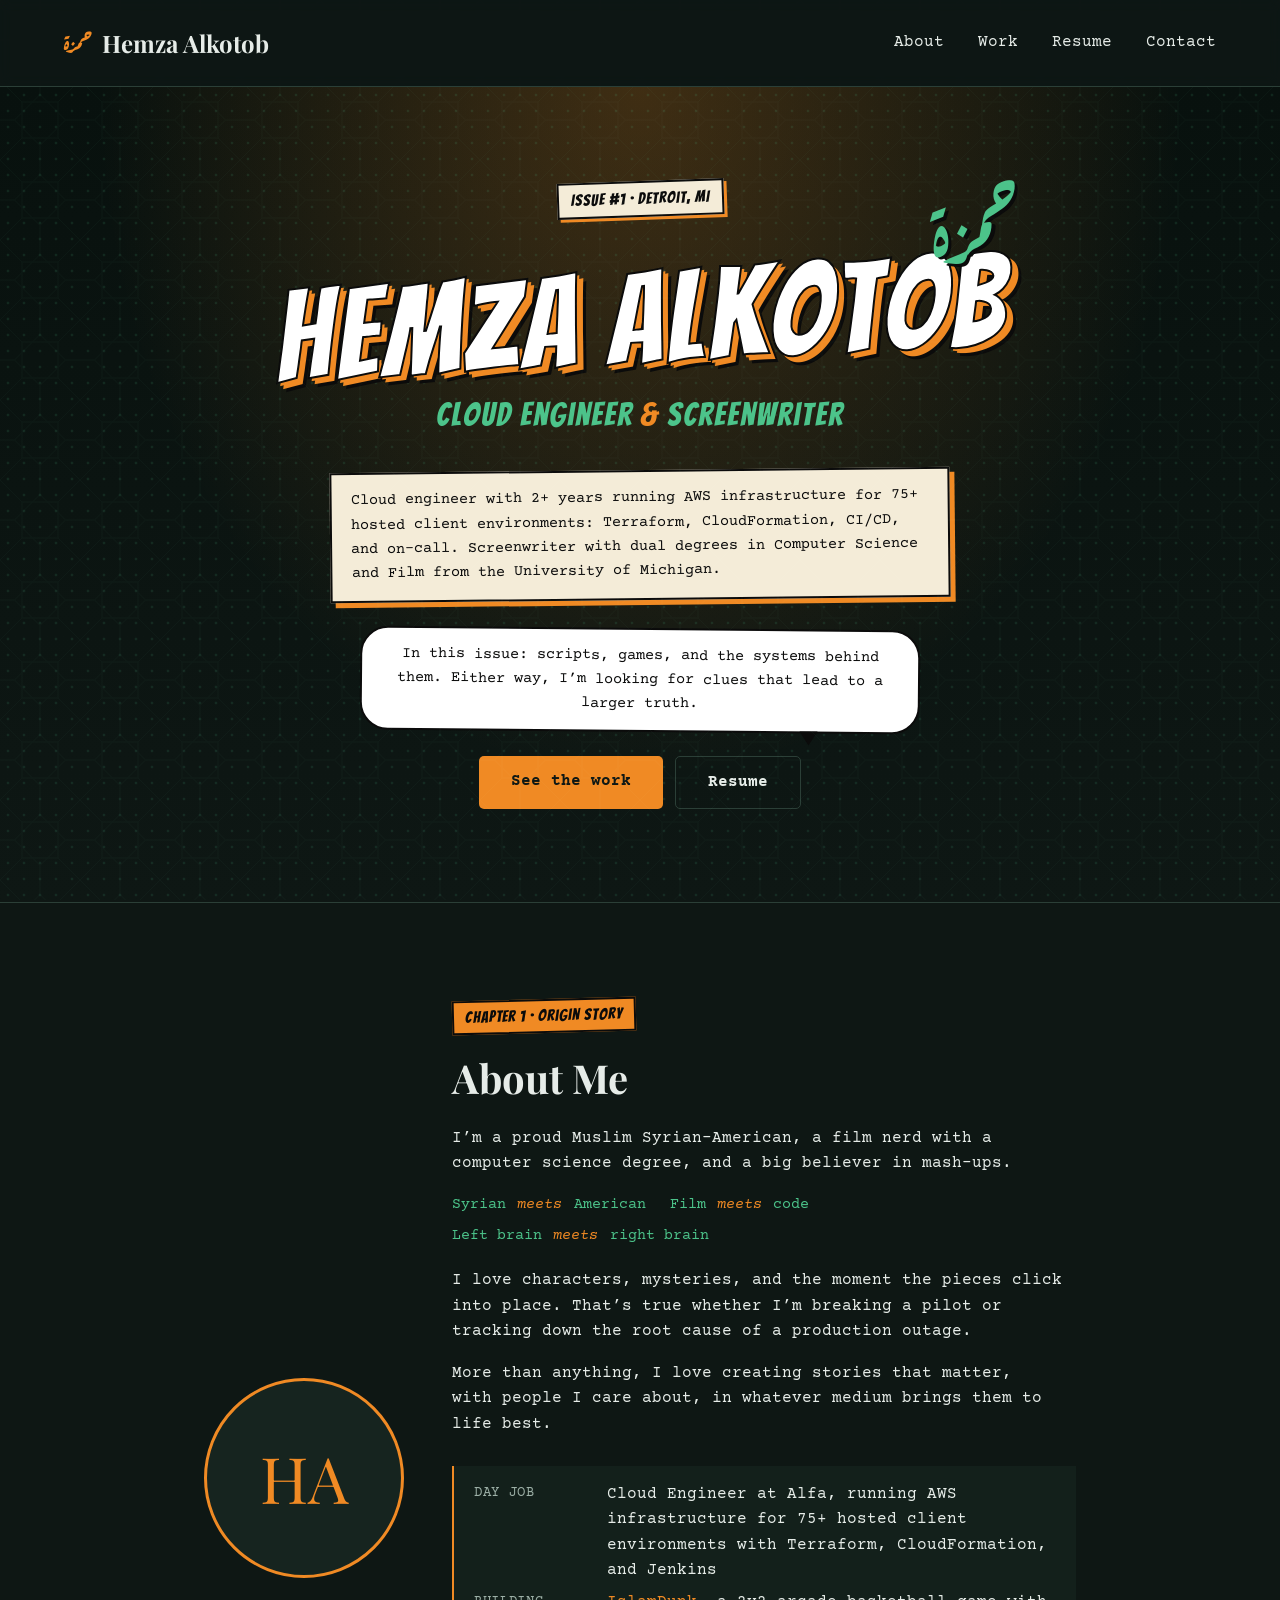
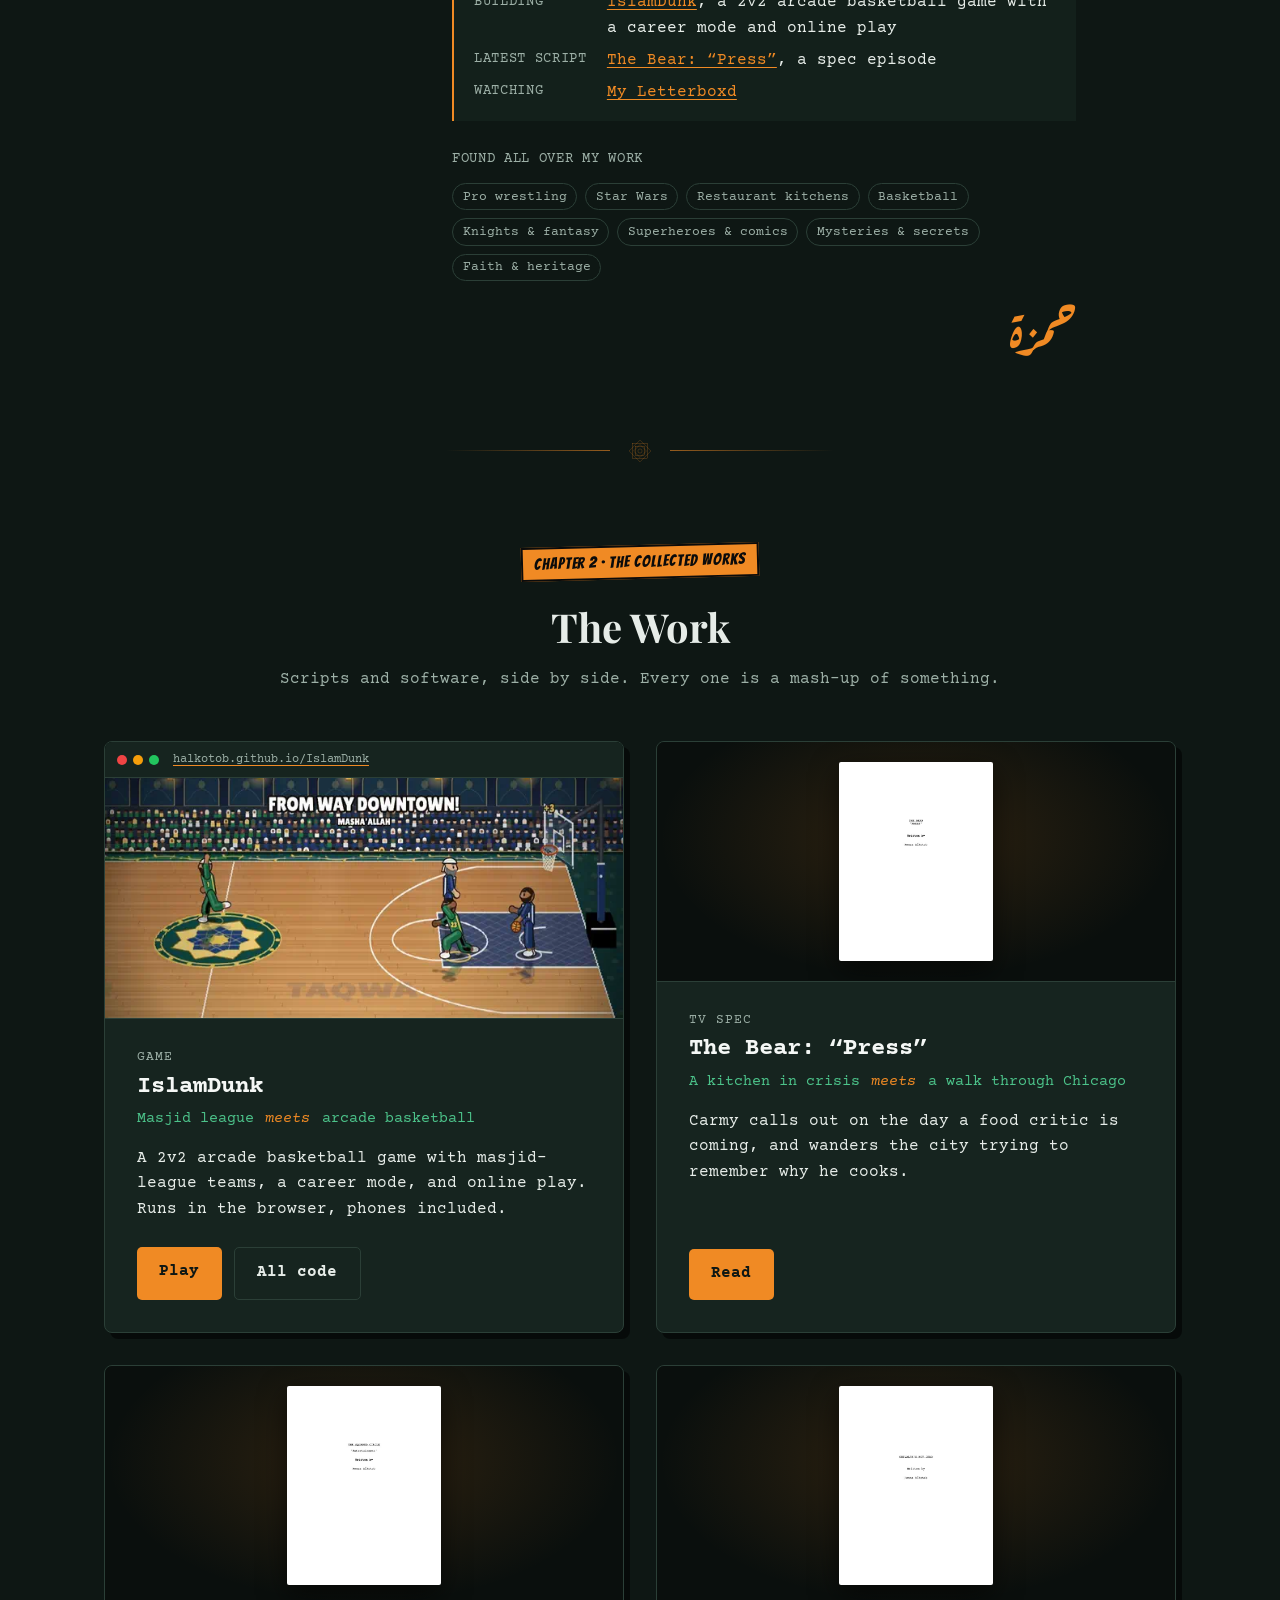
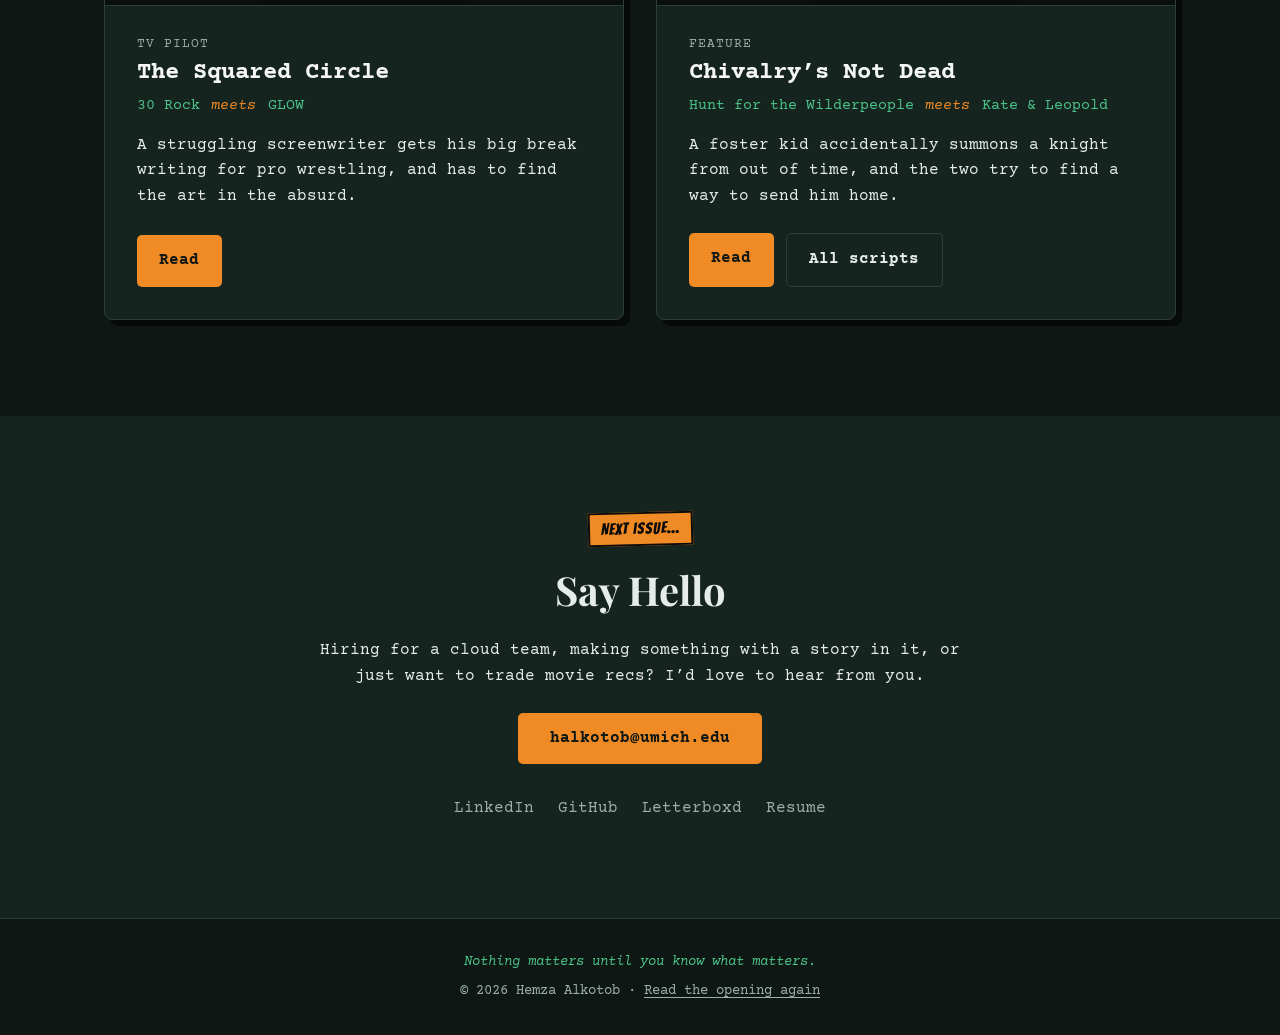
==== commit eaa9db7c: "Add design skills, a voice skill, and first polish passes Vendor animation skills (emilkowalski/skil" ====
--- a/index.html
+++ b/index.html
@@ -15,7 +15,7 @@
   <link rel="icon" href="images/favicon.svg" type="image/svg+xml">
   <link rel="preconnect" href="https://fonts.googleapis.com">
   <link rel="preconnect" href="https://fonts.gstatic.com" crossorigin>
-  <link href="https://fonts.googleapis.com/css2?family=Aref+Ruqaa:wght@700&family=Bangers&family=Playfair+Display:wght@700&family=Courier+Prime:wght@400;700&display=swap" rel="stylesheet">
+  <link href="https://fonts.googleapis.com/css2?family=Aref+Ruqaa:wght@700&family=Bangers&family=Playfair+Display:wght@700&family=Courier+Prime:ital,wght@0,400;0,700;1,400&display=swap" rel="stylesheet">
   <link rel="stylesheet" href="css/styles.css">
   <script>
     // Comic intro: first visit only (or ?intro to replay). Skipped for reduced motion.
@@ -41,9 +41,9 @@
         <span class="ibox torn b4">Welcome, wherever you came from!</span>
       </div>
       <div class="intro-splash">
-        <span class="speech splash-bubble">I'm Hemza Alkotob, and you're looking at my personal portfolio.</span>
+        <span class="speech splash-bubble">I’m Hemza Alkotob, and you’re looking at my personal portfolio.</span>
         <span class="name-callout">
-          <span class="callout-sig" lang="ar">حمزة</span>
+          <span class="callout-sig" lang="ar" dir="rtl">حمزة</span>
           <span class="callout-name">Hemza Alkotob</span>
           <span class="callout-role">Cloud Engineer &amp; Screenwriter</span>
         </span>
@@ -52,7 +52,7 @@
     <button type="button" class="intro-skip">Skip &rsaquo;</button>
   </div>
   <header>
-    <div class="logo"><a href="index.html"><span class="logo-ar" lang="ar" aria-hidden="true">حمزة</span>Hemza Alkotob</a></div>
+    <div class="logo"><a href="index.html"><span class="logo-ar" lang="ar" dir="rtl" aria-hidden="true">حمزة</span>Hemza Alkotob</a></div>
     <button class="nav-toggle" aria-expanded="false" aria-controls="site-nav" aria-label="Toggle navigation">&#9776;</button>
     <nav id="site-nav">
       <a href="#about">About</a>
@@ -67,12 +67,12 @@
     <section class="hero">
       <p class="issue-tag">Issue #1 &middot; Detroit, MI</p>
       <h1 class="name-callout hero-callout">
-        <span class="callout-sig" lang="ar" aria-hidden="true">حمزة</span>
+        <span class="callout-sig" lang="ar" dir="rtl" aria-hidden="true">حمزة</span>
         <span class="callout-name">Hemza Alkotob</span>
       </h1>
       <p class="hero-role">Cloud Engineer <span>&amp;</span> Screenwriter</p>
       <p class="caption-box hero-summary">Cloud engineer with 2+ years running AWS infrastructure for 75+ hosted client environments: Terraform, CloudFormation, CI/CD, and on-call. Screenwriter with dual degrees in Computer Science and Film from the University of Michigan.</p>
-      <p class="speech hero-bubble">In this issue: scripts, games, and the systems behind them. Either way, I'm looking for clues that lead to a larger truth.</p>
+      <p class="speech hero-bubble">In this issue: scripts, games, and the systems behind them. Either way, I’m looking for clues that lead to a larger truth.</p>
       <div class="hero-actions">
         <a href="#work" class="btn">See the work</a>
         <a href="pdfs/hemza-alkotob-resume.pdf" class="btn btn-secondary" target="_blank" rel="noopener">Resume</a>
@@ -86,13 +86,13 @@
       <div class="about-text">
         <p class="kicker">Chapter 1 &middot; Origin story</p>
         <h2>About Me</h2>
-        <p>I'm a proud Muslim Syrian-American, a film nerd with a computer science degree, and a big believer in mash-ups.</p>
+        <p>I’m a proud Muslim Syrian-American, a film nerd with a computer science degree, and a big believer in mash-ups.</p>
         <p class="mashup-line" aria-label="Syrian meets American. Film meets code. Left brain meets right brain.">
           <span>Syrian <em>meets</em> American</span>
           <span>Film <em>meets</em> code</span>
           <span>Left brain <em>meets</em> right brain</span>
         </p>
-        <p>I love characters, mysteries, and the moment the pieces click into place. That's true whether I'm breaking a pilot or tracking down the root cause of a production outage.</p>
+        <p>I love characters, mysteries, and the moment the pieces click into place. That’s true whether I’m breaking a pilot or tracking down the root cause of a production outage.</p>
         <p>More than anything, I love creating stories that matter, with people I care about, in whatever medium brings them to life best.</p>
 
         <dl class="now-list">
@@ -101,7 +101,7 @@
           <dt>Building</dt>
           <dd><a href="code.html">IslamDunk</a>, a 2v2 arcade basketball game with a career mode and online play</dd>
           <dt>Latest script</dt>
-          <dd><a href="films.html">The Bear: "Press"</a>, a spec episode</dd>
+          <dd><a href="films.html">The Bear: “Press”</a>, a spec episode</dd>
           <dt>Watching</dt>
           <dd><a href="https://boxd.it/16jOV" target="_blank" rel="noopener">My Letterboxd</a></dd>
         </dl>
@@ -118,7 +118,7 @@
           <li>Faith &amp; heritage</li>
         </ul>
 
-        <p class="signature" lang="ar" aria-label="Signed, Hemza">حمزة</p>
+        <p class="signature" lang="ar" dir="rtl" aria-label="Signed, Hemza">حمزة</p>
       </div>
     </section>
 
@@ -162,7 +162,7 @@
           <div class="card-body">
             <div class="card-info">
               <p class="card-kind">TV Spec</p>
-              <h3 class="card-title">The Bear: "Press"</h3>
+              <h3 class="card-title">The Bear: “Press”</h3>
               <p class="mashup">A kitchen in crisis <em>meets</em> a walk through Chicago</p>
               <p class="card-logline">Carmy calls out on the day a food critic is coming, and wanders the city trying to remember why he cooks.</p>
             </div>
@@ -196,7 +196,7 @@
           <div class="card-body">
             <div class="card-info">
               <p class="card-kind">Feature</p>
-              <h3 class="card-title">Chivalry's Not Dead</h3>
+              <h3 class="card-title">Chivalry’s Not Dead</h3>
               <p class="mashup"><cite>Hunt for the Wilderpeople</cite> <em>meets</em> <cite>Kate &amp; Leopold</cite></p>
               <p class="card-logline">A foster kid accidentally summons a knight from out of time, and the two try to find a way to send him home.</p>
             </div>
@@ -212,7 +212,7 @@
     <section id="contact-section" class="contact-section">
       <p class="kicker">Next issue&hellip;</p>
       <h2>Say Hello</h2>
-      <p>Hiring for a cloud team, making something with a story in it, or just want to trade movie recs? I'd love to hear from you.</p>
+      <p>Hiring for a cloud team, making something with a story in it, or just want to trade movie recs? I’d love to hear from you.</p>
       <a href="mailto:halkotob@umich.edu" class="btn">halkotob@umich.edu</a>
       <ul class="social-links">
         <li><a href="https://www.linkedin.com/in/hemzaalkotob" target="_blank" rel="noopener">LinkedIn</a></li>
--- a/css/styles.css
+++ b/css/styles.css
@@ -58,6 +58,38 @@
 
 a {
   color: var(--accent);
+  text-underline-offset: 0.18em;
+  text-decoration-thickness: from-font;
+}
+
+/* --- Typography defaults --- */
+html {
+  -webkit-font-smoothing: antialiased; /* Light text on a dark ground renders heavy without this */
+  -moz-osx-font-smoothing: grayscale;
+}
+
+h1, h2, h3, .card-title, .hero-role, .section-intro, .mashup {
+  text-wrap: balance;
+}
+
+p, dd, li {
+  text-wrap: pretty;
+}
+
+/* Monospace runs wide: cap prose near 65 characters */
+.about-text > p:not(.kicker):not(.signature):not(.mashup-line),
+.contact-section > p,
+.card-logline {
+  max-width: 65ch;
+}
+
+.contact-section > p {
+  margin-inline: auto;
+}
+
+::selection {
+  background: var(--accent);
+  color: var(--bg-deep);
 }
 
 img {
@@ -221,7 +253,7 @@
   color: var(--muted);
   text-decoration: none;
   font-size: 0.9rem;
-  letter-spacing: 1px;
+  letter-spacing: 0.069em;
   text-transform: uppercase;
   transition: color 0.3s;
 }
@@ -323,7 +355,7 @@
 .now-list dt {
   color: var(--muted);
   text-transform: uppercase;
-  letter-spacing: 0.5px;
+  letter-spacing: 0.05em;
   font-size: 0.85rem;
   padding-top: 0.1rem;
 }
@@ -335,7 +367,7 @@
   font-weight: normal;
   color: var(--muted);
   text-transform: uppercase;
-  letter-spacing: 0.5px;
+  letter-spacing: 0.05em;
 }
 
 .tag-list.interests {
@@ -675,7 +707,7 @@
   font-size: 0.9rem;
   margin: 0.5rem 0 1.25rem 0;
   text-transform: uppercase;
-  letter-spacing: 0.5px;
+  letter-spacing: 0.05em;
 }
 
 .tag-list {
@@ -761,7 +793,7 @@
 .script-details dt {
   color: var(--muted);
   text-transform: uppercase;
-  letter-spacing: 0.5px;
+  letter-spacing: 0.05em;
   font-size: 0.85rem;
   padding-top: 0.1rem;
 }
@@ -815,7 +847,7 @@
 .slugline {
   font-family: var(--font-body);
   color: var(--accent);
-  letter-spacing: 2px;
+  letter-spacing: 0.125em;
   margin-bottom: 0.75rem;
 }
 
@@ -824,7 +856,7 @@
   max-width: 960px;
   margin: 4rem auto 0;
   color: var(--muted);
-  letter-spacing: 2px;
+  letter-spacing: 0.125em;
 }
 
 /* --- PDF Modal --- */
@@ -1112,7 +1144,7 @@
   color: var(--muted);
   font-size: 0.8rem;
   text-transform: uppercase;
-  letter-spacing: 1px;
+  letter-spacing: 0.078em;
   margin-bottom: 0.25rem;
 }
 
@@ -1200,7 +1232,21 @@
     radial-gradient(circle, rgba(76, 195, 138, 0.2) 1.6px, transparent 1.7px) 0 0 / 14px 14px,
     radial-gradient(ellipse at 50% 45%, #15281f, var(--bg-deep) 75%);
   cursor: pointer;
-  animation: intro-out 0.5s ease-in 4.8s forwards;
+  animation: intro-out 0.45s ease-in var(--t-exit) forwards;
+
+  /* One timeline for the whole opening. Greetings speed up as they come
+     (gaps 400 → 340 → 290ms) so they read as a wave, not a metronome.
+     The splash overlaps the sweep, and the stamp lands on the slam's settle. */
+  --t-b1: 0.15s;
+  --t-b2: 0.55s;
+  --t-b3: 0.89s;
+  --t-b4: 1.18s;
+  --t-sweep: 2.1s;    /* greetings leave together */
+  --t-bubble: 2.2s;   /* starts while the sweep is still moving */
+  --t-slam: 2.75s;    /* the lead */
+  --t-impact: 3.1s;   /* 70% through the slam */
+  --t-stamp: 3.15s;   /* signature signs as the name settles */
+  --t-exit: 4.55s;
 }
 
 .comic-intro.leaving {
@@ -1221,7 +1267,7 @@
 .intro-boxes {
   position: absolute;
   inset: 0;
-  animation: boxes-away 0.35s ease-in 2.6s forwards;
+  animation: boxes-away 0.3s ease-in var(--t-sweep) forwards;
 }
 
 @keyframes boxes-away {
@@ -1232,7 +1278,7 @@
   position: absolute;
   font-family: var(--font-comic);
   font-size: clamp(1.6rem, 6vw, 3.4rem);
-  letter-spacing: 1px;
+  letter-spacing: 0.018em;
   line-height: 1.05;
   color: var(--ink);
   opacity: 0;
@@ -1240,14 +1286,15 @@
 }
 
 @keyframes pop {
-  0%   { opacity: 0; transform: scale(0.2) rotate(var(--r, 0deg)); }
+  0%   { opacity: 0; transform: scale(var(--s, 0.2)) rotate(var(--r, 0deg)); }
   100% { opacity: 1; transform: scale(1) rotate(var(--r, 0deg)); }
 }
 
-.b1 { top: 6%;  left: 4%;   --r: -5deg; animation-delay: 0.2s; }
-.b2 { top: 14%; right: 4%;  --r: 4deg;  animation-delay: 0.75s; }
-.b3 { top: 44%; left: 10%;  --r: 3deg;  animation-delay: 1.3s; }
-.b4 { top: 64%; right: 3%;  --r: -2deg; animation-delay: 1.85s; max-width: 70%; font-size: clamp(1.4rem, 5vw, 3rem); }
+/* --s varies the travel: the closing "Welcome" line pops from furthest */
+.b1 { top: 6%;  left: 4%;   --r: -5deg; --s: 0.4;  animation-delay: var(--t-b1); }
+.b2 { top: 14%; right: 4%;  --r: 4deg;  --s: 0.35; animation-delay: var(--t-b2); }
+.b3 { top: 44%; left: 10%;  --r: 3deg;  --s: 0.45; animation-delay: var(--t-b3); }
+.b4 { top: 64%; right: 3%;  --r: -2deg; --s: 0.2;  animation-delay: var(--t-b4); animation-duration: 0.5s; max-width: 70%; font-size: clamp(1.4rem, 5vw, 3rem); }
 
 /* Thought bubble: cloud with a trail of little puffs */
 .thought {
@@ -1306,12 +1353,13 @@
   justify-content: center;
   gap: 2.25rem;
   text-align: center;
+  /* No entrance of its own: the bubble and the name carry it */
+}
+
+/* Burst lines behind the splash: decoration, fades in on the slam's impact */
+.intro-splash::before {
   opacity: 0;
-  animation: fade-in 0.3s ease-out 2.75s forwards;
-}
-
-/* Burst lines behind the splash */
-.intro-splash::before {
+  animation: fade-in 0.25s ease-out var(--t-impact) forwards;
   content: "";
   position: absolute;
   left: 50%;
@@ -1333,12 +1381,13 @@
   max-width: min(86vw, 560px);
   font-size: clamp(1rem, 2.6vw, 1.25rem);
   opacity: 0;
-  animation: pop 0.4s cubic-bezier(0.3, 1.6, 0.5, 1) 2.85s forwards;
+  --s: 0.6; /* support: travels less than the name */
+  animation: pop 0.4s cubic-bezier(0.3, 1.6, 0.5, 1) var(--t-bubble) forwards;
 }
 
 .intro-splash .name-callout {
   opacity: 0;
-  animation: slam 0.5s cubic-bezier(0.2, 1.4, 0.4, 1) 3.35s forwards;
+  animation: slam 0.5s cubic-bezier(0.2, 1.4, 0.4, 1) var(--t-slam) forwards;
 }
 
 @keyframes slam {
@@ -1349,7 +1398,7 @@
 
 .intro-splash .callout-sig {
   opacity: 0;
-  animation: sign 0.5s ease-out 3.85s forwards;
+  animation: sign 0.5s ease-out var(--t-stamp) forwards;
 }
 
 @keyframes sign {
@@ -1362,7 +1411,7 @@
   margin-top: 0.6rem;
   font-family: var(--font-comic);
   font-size: clamp(1.1rem, 3.5vw, 1.7rem);
-  letter-spacing: 2px;
+  letter-spacing: 0.074em;
   color: var(--green);
   text-shadow: 2px 2px 0 var(--ink);
 }
@@ -1380,7 +1429,7 @@
   font-family: var(--font-comic);
   font-size: clamp(3.4rem, 13vw, 8rem);
   line-height: 0.92;
-  letter-spacing: 3px;
+  letter-spacing: 0.023em;
   color: #fff;
   -webkit-text-stroke: 2px var(--ink);
   text-shadow:
@@ -1412,7 +1461,7 @@
   box-shadow: 3px 3px 0 var(--ink);
   font-family: var(--font-comic);
   font-size: 1.1rem;
-  letter-spacing: 1px;
+  letter-spacing: 0.057em;
   color: var(--ink);
   cursor: pointer;
 }
@@ -1443,7 +1492,7 @@
   box-shadow: 3px 3px 0 var(--accent);
   font-family: var(--font-comic);
   font-size: 1rem;
-  letter-spacing: 1px;
+  letter-spacing: 0.062em;
   color: var(--ink);
   rotate: -2deg;
 }
@@ -1457,7 +1506,7 @@
   margin-top: 0.75rem;
   font-family: var(--font-comic);
   font-size: clamp(1.3rem, 4vw, 2rem);
-  letter-spacing: 2px;
+  letter-spacing: 0.062em;
   color: var(--green);
 }
 
@@ -1517,7 +1566,7 @@
   border: 2px solid var(--ink);
   font-family: var(--font-comic);
   font-size: 1rem;
-  letter-spacing: 1px;
+  letter-spacing: 0.062em;
   color: var(--ink);
   rotate: -1.5deg;
 }
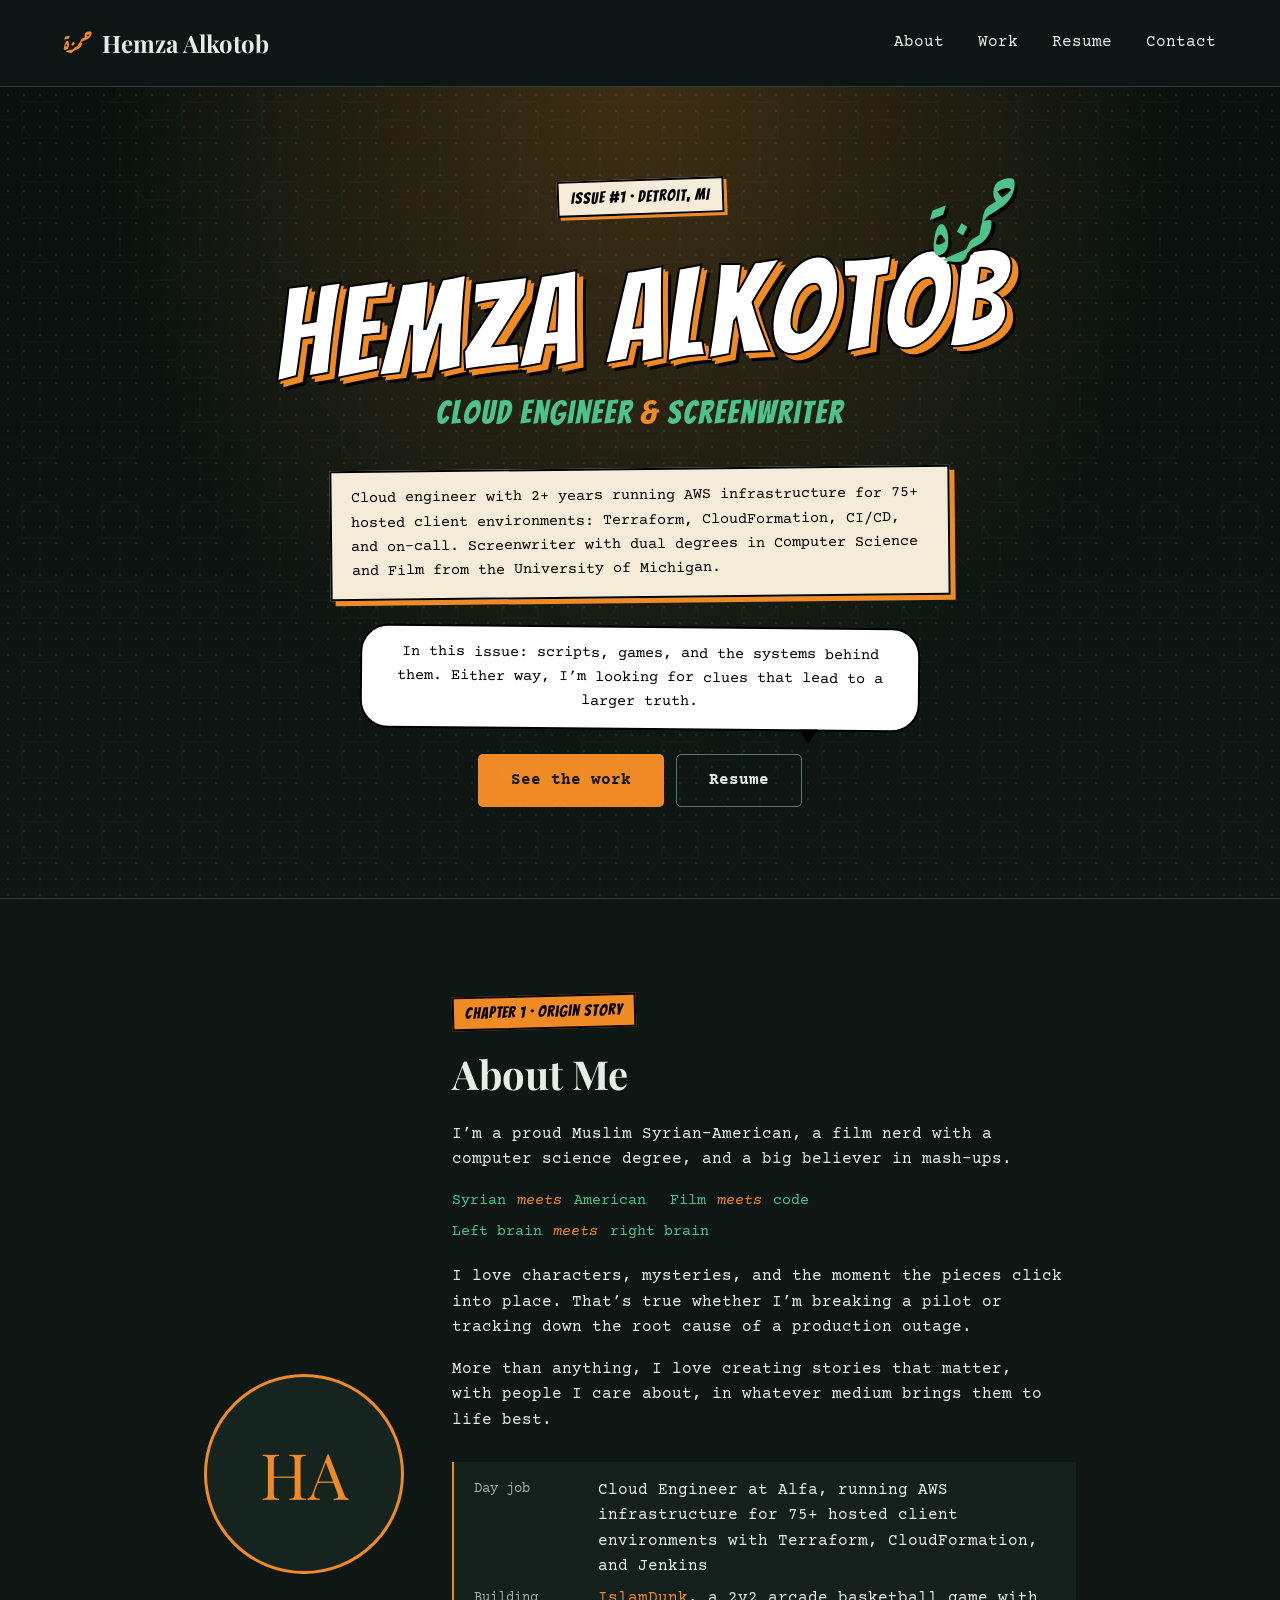
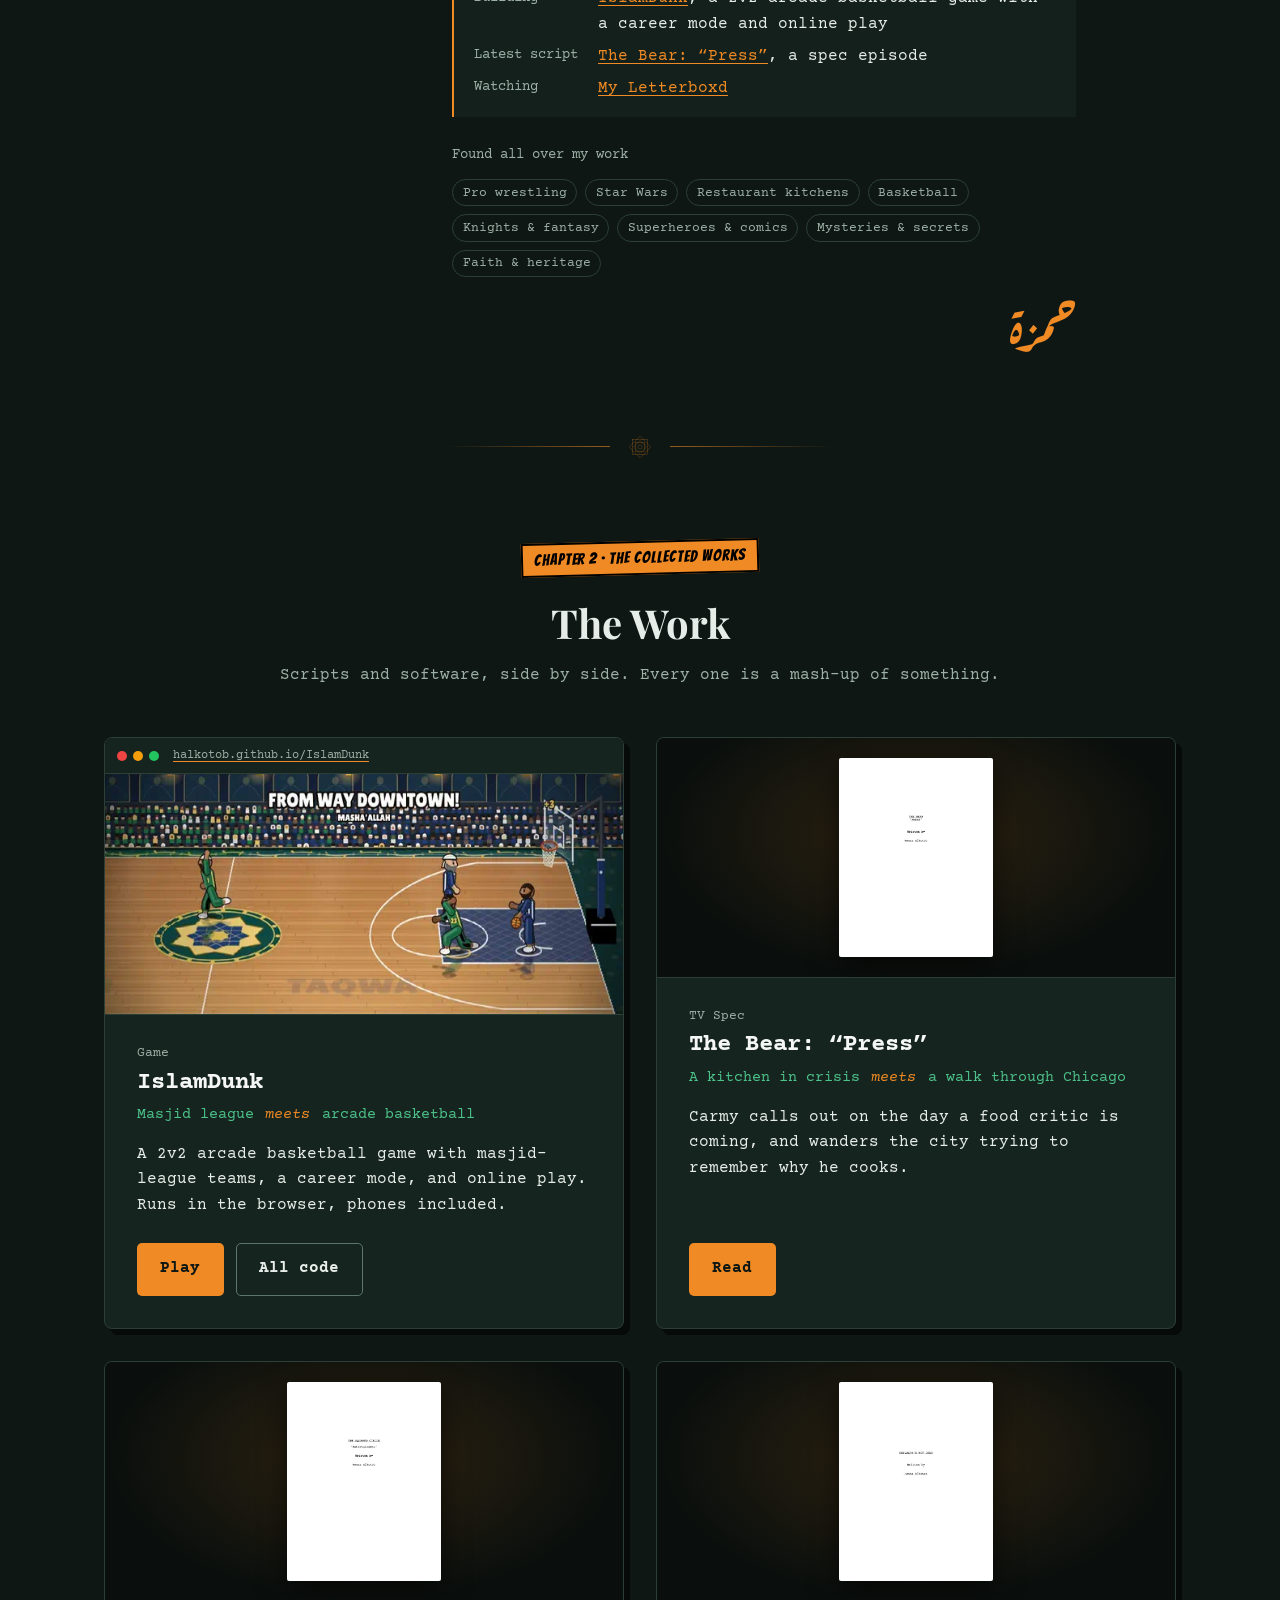
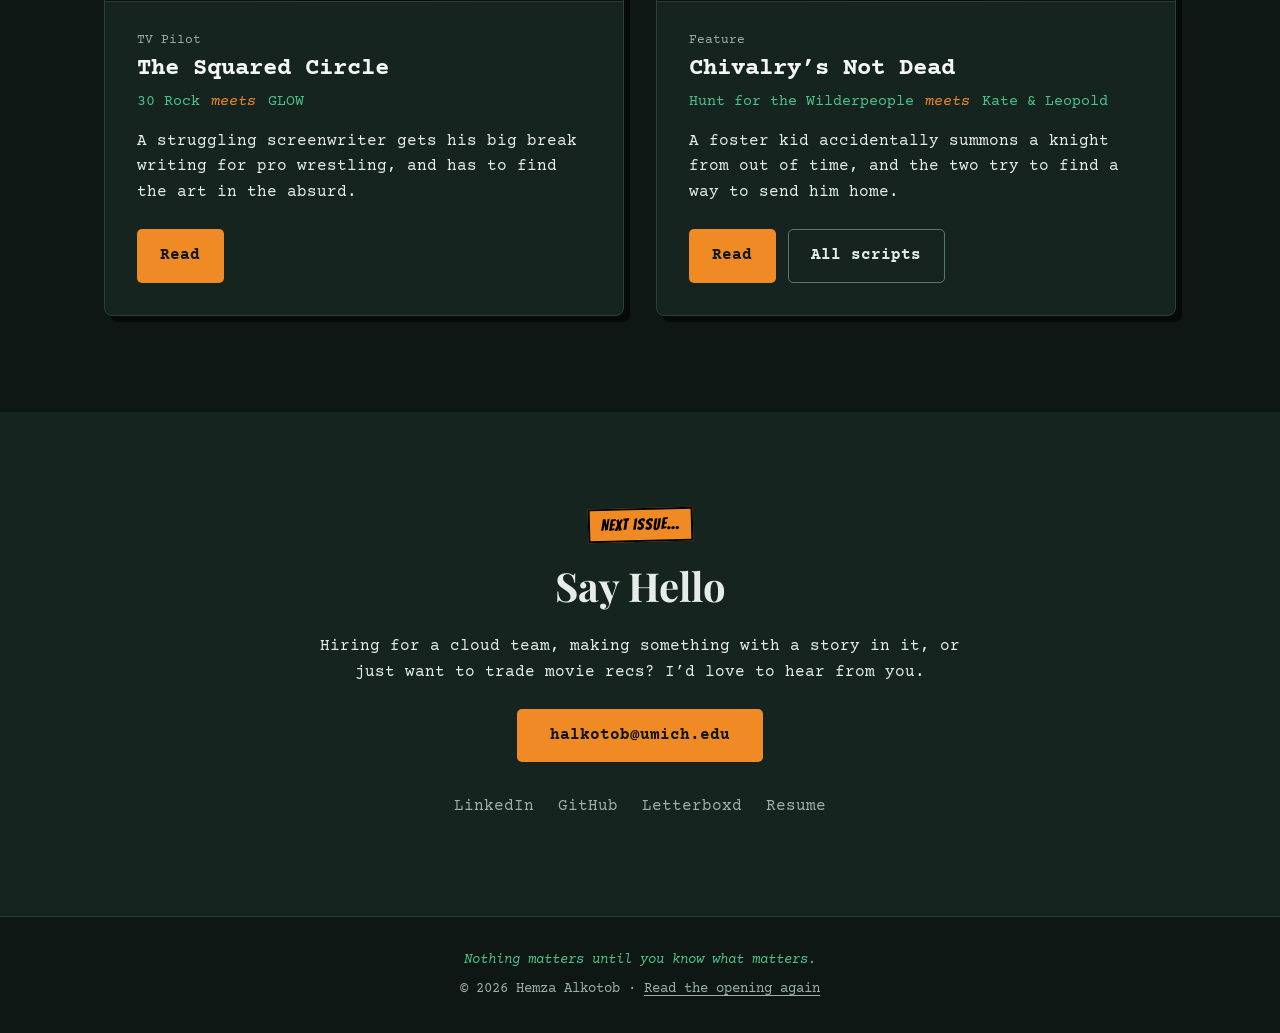
==== commit 7ac7fd9f: "Full design pass with every skill; add Vercel web guidelines Add web-design-guidelines as a local sk" ====
--- a/index.html
+++ b/index.html
@@ -12,6 +12,8 @@
   <meta property="og:url" content="https://halkotob.github.io/hemza-portfolio-1/">
   <meta property="og:image" content="https://halkotob.github.io/hemza-portfolio-1/images/films.jpg">
   <meta name="twitter:card" content="summary_large_image">
+  <meta name="theme-color" content="#0E1714">
+  <meta name="color-scheme" content="dark">
   <link rel="icon" href="images/favicon.svg" type="image/svg+xml">
   <link rel="preconnect" href="https://fonts.googleapis.com">
   <link rel="preconnect" href="https://fonts.gstatic.com" crossorigin>
@@ -31,6 +33,7 @@
   <script src="script.js" defer></script>
 </head>
 <body>
+  <a class="skip-link" href="#main">Skip to content</a>
   <!-- Comic book intro: cover opens, camera moves panel to panel, lands on the title page -->
   <div id="comic-intro" class="comic-intro">
     <div class="intro-stage" aria-hidden="true">
@@ -44,7 +47,7 @@
         <span class="speech splash-bubble">I’m Hemza Alkotob, and you’re looking at my personal portfolio.</span>
         <span class="name-callout">
           <span class="callout-sig" lang="ar" dir="rtl">حمزة</span>
-          <span class="callout-name">Hemza Alkotob</span>
+          <span class="callout-name" translate="no">Hemza Alkotob</span>
           <span class="callout-role">Cloud Engineer &amp; Screenwriter</span>
         </span>
       </div>
@@ -52,8 +55,8 @@
     <button type="button" class="intro-skip">Skip &rsaquo;</button>
   </div>
   <header>
-    <div class="logo"><a href="index.html"><span class="logo-ar" lang="ar" dir="rtl" aria-hidden="true">حمزة</span>Hemza Alkotob</a></div>
-    <button class="nav-toggle" aria-expanded="false" aria-controls="site-nav" aria-label="Toggle navigation">&#9776;</button>
+    <div class="logo"><a href="index.html"><span class="logo-ar" lang="ar" dir="rtl" aria-hidden="true">حمزة</span><span translate="no">Hemza Alkotob</span></a></div>
+    <button class="nav-toggle" aria-expanded="false" aria-controls="site-nav" aria-label="Menu">&#9776;</button>
     <nav id="site-nav">
       <a href="#about">About</a>
       <a href="#work">Work</a>
@@ -62,13 +65,13 @@
     </nav>
   </header>
 
-  <main>
+  <main id="main">
     <!-- Title page: where the comic intro lands -->
     <section class="hero">
       <p class="issue-tag">Issue #1 &middot; Detroit, MI</p>
       <h1 class="name-callout hero-callout">
         <span class="callout-sig" lang="ar" dir="rtl" aria-hidden="true">حمزة</span>
-        <span class="callout-name">Hemza Alkotob</span>
+        <span class="callout-name" translate="no">Hemza Alkotob</span>
       </h1>
       <p class="hero-role">Cloud Engineer <span>&amp;</span> Screenwriter</p>
       <p class="caption-box hero-summary">Cloud engineer with 2+ years running AWS infrastructure for 75+ hosted client environments: Terraform, CloudFormation, CI/CD, and on-call. Screenwriter with dual degrees in Computer Science and Film from the University of Michigan.</p>
@@ -137,7 +140,7 @@
               <div class="window-bar"><i></i><i></i><i></i><em>halkotob.github.io/IslamDunk</em></div>
               <picture>
                 <source srcset="images/projects/islamdunk-gameplay.jpg" media="(prefers-reduced-motion: reduce)">
-                <img src="images/projects/islamdunk-gameplay.webp" alt="" loading="lazy">
+                <img width="640" height="360" src="images/projects/islamdunk-gameplay.webp" alt="" loading="lazy">
               </picture>
             </div>
           </a>
@@ -157,7 +160,7 @@
 
         <article class="card">
           <a href="films.html" class="card-preview work-thumb" tabindex="-1" aria-hidden="true">
-            <img src="images/scripts/the-bear-press-spec-title.jpg" alt="" loading="lazy">
+            <img width="600" height="777" src="images/scripts/the-bear-press-spec-title.jpg" alt="" loading="lazy">
           </a>
           <div class="card-body">
             <div class="card-info">
@@ -174,7 +177,7 @@
 
         <article class="card">
           <a href="films.html" class="card-preview work-thumb" tabindex="-1" aria-hidden="true">
-            <img src="images/scripts/the-squared-circle-pilot-title.jpg" alt="" loading="lazy">
+            <img width="600" height="777" src="images/scripts/the-squared-circle-pilot-title.jpg" alt="" loading="lazy">
           </a>
           <div class="card-body">
             <div class="card-info">
@@ -191,7 +194,7 @@
 
         <article class="card">
           <a href="films.html" class="card-preview work-thumb" tabindex="-1" aria-hidden="true">
-            <img src="images/scripts/chivalrys-not-dead-title.jpg" alt="" loading="lazy">
+            <img width="600" height="777" src="images/scripts/chivalrys-not-dead-title.jpg" alt="" loading="lazy">
           </a>
           <div class="card-body">
             <div class="card-info">
--- a/css/styles.css
+++ b/css/styles.css
@@ -3,7 +3,8 @@
   --bg: #0E1714;            /* Near-black forest green */
   --bg-deep: #08110E;
   --surface: #16241F;
-  --border: #2B3F37;
+  --border: #2B3F37;        /* Dividers and card edges (decorative) */
+  --border-strong: #5B766A; /* Edges of controls: 3:1+ on --bg and --surface */
   --text: #E6ECE8;
   --text-strong: #F4F7F5;
   --muted: #9DB0A7;
@@ -12,11 +13,41 @@
   --green: #4CC38A;         /* Secondary green */
   --font-display: 'Playfair Display', serif;
   --font-body: 'Courier Prime', monospace;
-  --header-height: 5.25rem;
+  --header-height: 5.5rem;  /* Measured: 87px desktop */
+  /* Motion: strong ease-out for UI, short durations */
+  --ease-out: cubic-bezier(0.23, 1, 0.32, 1);
+  --dur-press: 160ms;
+  --dur-hover: 200ms;
 }
 
 html {
   scroll-behavior: smooth;
+  scroll-padding-top: var(--header-height); /* Sticky header never covers an anchor or focused element */
+  color-scheme: dark;
+}
+
+a, button {
+  touch-action: manipulation;
+  -webkit-tap-highlight-color: transparent; /* Press feedback comes from :active instead */
+}
+
+.skip-link {
+  position: absolute;
+  top: 0.75rem;
+  left: 0.75rem;
+  z-index: 200; /* Above the comic intro */
+  padding: 0.6rem 1rem;
+  background: var(--paper);
+  border: 2px solid var(--ink);
+  box-shadow: 3px 3px 0 var(--accent);
+  color: var(--ink);
+  font-weight: bold;
+  text-decoration: none;
+  translate: 0 -200%;
+}
+
+.skip-link:focus-visible {
+  translate: 0 0;
 }
 
 * {
@@ -76,6 +107,16 @@
   text-wrap: pretty;
 }
 
+/* Long words, URLs and emails wrap instead of escaping their box (found by break-ui) */
+.card-body,
+.now-list dd,
+.mashup,
+.mashup-line,
+.contact-section,
+.library-header {
+  overflow-wrap: anywhere;
+}
+
 /* Monospace runs wide: cap prose near 65 characters */
 .about-text > p:not(.kicker):not(.signature):not(.mashup-line),
 .contact-section > p,
@@ -95,6 +136,7 @@
 img {
   display: block;
   max-width: 100%;
+  height: auto; /* width/height attributes reserve space; CSS keeps the ratio */
 }
 
 :focus-visible {
@@ -146,10 +188,10 @@
 }
 
 nav a {
-  margin-left: 1.5rem;
+  margin-inline-start: 1.5rem;
   text-decoration: none;
   color: inherit;
-  transition: color 0.3s;
+  transition: color var(--dur-hover) var(--ease-out);
 }
 
 nav a:hover,
@@ -160,7 +202,7 @@
 .nav-toggle {
   display: none;
   background: none;
-  border: 1px solid var(--border);
+  border: 1px solid var(--border-strong);
   border-radius: 5px;
   color: var(--text);
   font-size: 1.25rem;
@@ -169,7 +211,7 @@
   cursor: pointer;
 }
 
-/* --- Landing / Greeting --- */
+/* --- Title page (hero) --- */
 .hero {
   position: relative;
   overflow: hidden;
@@ -188,89 +230,6 @@
   border-bottom: 1px solid var(--border);
 }
 
-/* Large, slowly turning 8-point star behind the greeting */
-.hero-star {
-  position: absolute;
-  top: 50%;
-  left: 50%;
-  width: min(80vw, 620px);
-  aspect-ratio: 1;
-  translate: -50% -55%;
-  background: url(../images/star.svg) center / contain no-repeat;
-  opacity: 0.18;
-  animation: spin 180s linear infinite;
-  pointer-events: none;
-}
-
-@keyframes spin {
-  to { rotate: 360deg; }
-}
-
-.greeting {
-  position: relative;
-  font-family: var(--font-display);
-  font-size: clamp(3.5rem, 13vw, 8rem);
-  font-weight: 700;
-  line-height: 1.1;
-  color: #fff;
-  min-height: 1.1em;
-}
-
-.cursor {
-  display: inline-block;
-  width: 0.06em;
-  height: 0.85em;
-  margin-left: 0.08em;
-  vertical-align: -0.04em;
-  background-color: var(--accent);
-  animation: blink 1s steps(1) infinite;
-}
-
-@keyframes blink {
-  50% { opacity: 0; }
-}
-
-.hero-intro {
-  position: relative;
-  margin-top: 1.5rem;
-  font-size: clamp(1.05rem, 2.5vw, 1.3rem);
-  max-width: 640px; /* Constrain line length for readability */
-}
-
-.hero-intro strong {
-  color: #fff;
-}
-
-.scroll-cue {
-  position: absolute;
-  bottom: 2rem;
-  left: 50%;
-  translate: -50% 0;
-  display: flex;
-  flex-direction: column;
-  align-items: center;
-  gap: 0.25rem;
-  color: var(--muted);
-  text-decoration: none;
-  font-size: 0.9rem;
-  letter-spacing: 0.069em;
-  text-transform: uppercase;
-  transition: color 0.3s;
-}
-
-.scroll-cue:hover {
-  color: var(--accent);
-}
-
-.scroll-cue .arrow {
-  font-size: 1.5rem;
-  animation: bob 2s ease-in-out infinite;
-}
-
-@keyframes bob {
-  50% { transform: translateY(6px); }
-}
-
 /* --- Ornament divider (line · star · line) --- */
 .ornament {
   display: flex;
@@ -343,7 +302,7 @@
 
 .now-list {
   display: grid;
-  grid-template-columns: max-content 1fr;
+  grid-template-columns: max-content minmax(0, 1fr);
   gap: 0.4rem 1.25rem;
   margin-top: 1.75rem;
   padding: 1rem 1.25rem;
@@ -354,8 +313,6 @@
 
 .now-list dt {
   color: var(--muted);
-  text-transform: uppercase;
-  letter-spacing: 0.05em;
   font-size: 0.85rem;
   padding-top: 0.1rem;
 }
@@ -366,8 +323,6 @@
   font-size: 0.85rem;
   font-weight: normal;
   color: var(--muted);
-  text-transform: uppercase;
-  letter-spacing: 0.05em;
 }
 
 .tag-list.interests {
@@ -382,109 +337,6 @@
   line-height: 1;
   color: var(--accent);
   text-align: right;
-}
-
-/* --- Two Paths (Technical / Creative) --- */
-.paths {
-  padding: 5rem 0 0;
-}
-
-.paths .section-heading {
-  text-align: center;
-  margin: 2rem 0 3rem;
-}
-
-.split-container {
-  display: flex;
-  min-height: 70vh;
-  border-top: 1px solid var(--border);
-}
-
-.split-panel {
-  flex: 1;
-  display: flex;
-  flex-direction: column;
-  justify-content: center;
-  align-items: center;
-  gap: 2.5rem;
-  text-align: center;
-  padding: 4rem 2rem;
-  color: #fff;
-  text-decoration: none;
-  transition: flex 0.5s ease-in-out, background-color 0.5s;
-}
-
-.split-panel.technical {
-  background: radial-gradient(ellipse at 50% 30%, rgba(16, 122, 108, 0.22), transparent 70%), #0d1422;
-}
-
-.split-panel.creative {
-  background: radial-gradient(ellipse at 50% 30%, rgba(217, 119, 6, 0.2), transparent 70%), #16131a;
-  border-left: 2px solid var(--border);
-}
-
-.split-panel:hover {
-  flex: 1.2; /* Slightly grow panel on hover */
-}
-
-.split-content h2 {
-  font-family: var(--font-display);
-  font-size: 2.5rem;
-  margin-bottom: 0.5rem;
-}
-
-.split-panel:hover .btn {
-  background-color: var(--accent-hover);
-}
-
-/* Panel previews */
-.panel-preview {
-  width: min(100%, 400px);
-  transition: transform 0.5s;
-}
-
-.split-panel:hover .panel-preview {
-  transform: translateY(-6px) scale(1.03);
-}
-
-.panel-preview.pages {
-  position: relative;
-  height: 250px;
-}
-
-.panel-preview.pages img {
-  position: absolute;
-  top: 0;
-  left: 50%;
-  width: 170px;
-  border-radius: 2px;
-  box-shadow: 0 12px 30px rgba(0, 0, 0, 0.55);
-  transition: rotate 0.5s, translate 0.5s;
-}
-
-.panel-preview.pages img:nth-child(1) {
-  translate: -110% 16px;
-  rotate: -9deg;
-}
-
-.panel-preview.pages img:nth-child(2) {
-  translate: -50% 0;
-  rotate: -1deg;
-}
-
-.panel-preview.pages img:nth-child(3) {
-  translate: 10% 16px;
-  rotate: 8deg;
-}
-
-.split-panel:hover .panel-preview.pages img:nth-child(1) {
-  translate: -125% 16px;
-  rotate: -12deg;
-}
-
-.split-panel:hover .panel-preview.pages img:nth-child(3) {
-  translate: 25% 16px;
-  rotate: 11deg;
 }
 
 /* Fake browser / editor window chrome */
@@ -562,25 +414,43 @@
   text-decoration: none;
   font-family: var(--font-body);
   font-weight: bold;
+  max-width: 100%;
+  overflow-wrap: anywhere;
+  text-align: center;
+  border: 1px solid transparent; /* Same box as .btn-secondary, so paired buttons align */
   border-radius: 5px;
-  transition: background-color 0.3s, transform 0.3s;
-}
-
-.btn:hover {
-  background-color: var(--accent-hover);
-  transform: translateY(-2px);
+  transition:
+    background-color var(--dur-hover) var(--ease-out),
+    border-color var(--dur-hover) var(--ease-out),
+    color var(--dur-hover) var(--ease-out),
+    transform var(--dur-press) var(--ease-out);
+}
+
+.btn:active {
+  transform: scale(0.97);
 }
 
 .btn-secondary {
   background-color: transparent;
   color: var(--text);
-  border: 1px solid var(--border);
-}
-
-.btn-secondary:hover {
-  background-color: transparent;
-  border-color: var(--accent);
-  color: var(--accent);
+  border-color: var(--border-strong);
+}
+
+@media (hover: hover) {
+  .btn:hover {
+    background-color: var(--accent-hover);
+    transform: translateY(-2px);
+  }
+
+  .btn:hover:active {
+    transform: translateY(-2px) scale(0.97);
+  }
+
+  .btn-secondary:hover {
+    background-color: transparent;
+    border-color: var(--accent);
+    color: var(--accent);
+  }
 }
 
 /* --- Contact Section --- */
@@ -608,7 +478,7 @@
 .social-links a {
   color: var(--muted);
   text-decoration: none;
-  transition: color 0.3s;
+  transition: color var(--dur-hover) var(--ease-out);
 }
 
 .social-links a:hover {
@@ -625,11 +495,6 @@
   border-top: 1px solid var(--border);
 }
 
-/* Target elements for nav link scrolling */
-#about, #work, #contact-section {
-  scroll-margin-top: var(--header-height);
-}
-
 /* --- Sub-pages --- */
 .page-content {
   padding: 5rem 5%;
@@ -663,12 +528,15 @@
   overflow: hidden;
   display: flex;
   flex-direction: column;
-  transition: border-color 0.3s, transform 0.3s;
-}
-
-.card:hover {
-  border-color: var(--accent);
-  transform: translateY(-3px);
+  transition:
+    box-shadow var(--dur-hover) var(--ease-out),
+    transform var(--dur-hover) var(--ease-out);
+}
+
+@media (hover: hover) {
+  .card:hover {
+    transform: translate(-2px, -2px);
+  }
 }
 
 .card-preview {
@@ -692,6 +560,7 @@
   flex-direction: column;
   justify-content: space-between;
   padding: 1.75rem 2rem 2rem;
+  min-width: 0; /* Flex child: allow it to shrink below its longest word */
 }
 
 .card-title {
@@ -706,8 +575,6 @@
   color: var(--muted);
   font-size: 0.9rem;
   margin: 0.5rem 0 1.25rem 0;
-  text-transform: uppercase;
-  letter-spacing: 0.05em;
 }
 
 .tag-list {
@@ -774,17 +641,19 @@
   width: 100%;
   border-radius: 2px;
   box-shadow: 0 10px 28px rgba(0, 0, 0, 0.6);
-  transition: transform 0.4s, box-shadow 0.4s;
-}
-
-.script-card:hover .title-page img {
-  transform: translateY(-4px) rotate(-1.5deg);
-  box-shadow: 0 16px 40px rgba(240, 138, 36, 0.25);
+  transition: transform 300ms var(--ease-out), box-shadow 300ms var(--ease-out);
+}
+
+@media (hover: hover) {
+  .script-card:hover .title-page img {
+    transform: translateY(-4px) rotate(-1.5deg);
+    box-shadow: 0 16px 40px rgba(240, 138, 36, 0.25);
+  }
 }
 
 .script-details {
   display: grid;
-  grid-template-columns: max-content 1fr;
+  grid-template-columns: max-content minmax(0, 1fr);
   gap: 0.35rem 1rem;
   margin-top: 1.25rem;
   font-size: 0.95rem;
@@ -792,8 +661,6 @@
 
 .script-details dt {
   color: var(--muted);
-  text-transform: uppercase;
-  letter-spacing: 0.05em;
   font-size: 0.85rem;
   padding-top: 0.1rem;
 }
@@ -817,7 +684,7 @@
 }
 
 body.cinematic > main {
-  animation: fade-from-black 1.4s ease-out;
+  animation: fade-from-black 0.6s var(--ease-out);
 }
 
 @keyframes fade-from-black {
@@ -844,27 +711,13 @@
   100% { transform: translate(0, 0); }
 }
 
-.slugline {
-  font-family: var(--font-body);
-  color: var(--accent);
-  letter-spacing: 0.125em;
-  margin-bottom: 0.75rem;
-}
-
-.fade-out {
-  text-align: right;
-  max-width: 960px;
-  margin: 4rem auto 0;
-  color: var(--muted);
-  letter-spacing: 0.125em;
-}
-
 /* --- PDF Modal --- */
 .pdf-modal {
   width: 90%;
   max-width: 1000px;
-  height: 80vh;
+  height: 80dvh;
   margin: auto;
+  overscroll-behavior: contain;
   padding: 0;
   background-color: var(--surface);
   color: var(--text);
@@ -872,12 +725,35 @@
   border-radius: 8px;
 }
 
-.pdf-modal[open] {
-  animation: modal-in 0.35s ease-out;
-}
-
-@keyframes modal-in {
-  from { opacity: 0; transform: scale(0.97); }
+.pdf-modal,
+.pdf-modal::backdrop {
+  opacity: 0;
+  transition:
+    opacity 180ms var(--ease-out),
+    transform 180ms var(--ease-out),
+    overlay 180ms allow-discrete,
+    display 180ms allow-discrete;
+}
+
+.pdf-modal {
+  transform: scale(0.97);
+}
+
+.pdf-modal[open],
+.pdf-modal[open]::backdrop {
+  opacity: 1;
+  transform: none;
+  transition-duration: 250ms; /* Enter a little slower than exit */
+}
+
+@starting-style {
+  .pdf-modal[open],
+  .pdf-modal[open]::backdrop {
+    opacity: 0;
+  }
+  .pdf-modal[open] {
+    transform: scale(0.97);
+  }
 }
 
 /* Letterbox bars top and bottom, like a widescreen frame */
@@ -920,13 +796,13 @@
 .modal-actions button {
   background: none;
   border: none;
-  color: #aaa;
+  color: var(--muted);
   font-family: var(--font-body);
   font-size: 1rem;
   text-decoration: none;
   padding: 0.25rem 0.5rem;
   cursor: pointer;
-  transition: color 0.3s;
+  transition: color var(--dur-hover) var(--ease-out);
 }
 
 .modal-actions .close-button {
@@ -973,7 +849,7 @@
   }
 
   nav a {
-    margin-left: 0;
+    margin-inline-start: 0;
     padding: 0.6rem 0;
     border-top: 1px solid var(--border);
   }
@@ -1004,42 +880,12 @@
   }
 
   .about-text h2,
-  .section-heading,
-  .split-content h2,
-  .contact-section h2 {
+.section-heading,
+.contact-section h2 {
     font-size: 2rem;
   }
 
-  .paths {
-    padding-top: 3rem;
-  }
-
-  .split-container {
-    flex-direction: column;
-  }
-
-  .split-panel {
-    padding: 3rem 16px;
-  }
-
-  .split-panel:hover {
-    flex: 1;
-  }
-
-  .split-panel.creative {
-    border-left: none;
-    border-top: 2px solid var(--border);
-  }
-
-  .panel-preview.pages {
-    height: 200px;
-  }
-
-  .panel-preview.pages img {
-    width: 130px;
-  }
-
-  .contact-section {
+.contact-section {
     padding: 4rem 16px;
   }
 
@@ -1072,19 +918,6 @@
   .title-page img {
     width: 180px;
   }
-
-  .fade-out {
-    text-align: center;
-  }
-}
-
-/* --- Hero extras --- */
-.hero-sub {
-  position: relative;
-  margin-top: 0.75rem;
-  color: var(--green);
-  font-size: clamp(0.95rem, 2vw, 1.1rem);
-  max-width: 640px;
 }
 
 .hero-actions {
@@ -1143,8 +976,6 @@
 .card-kind {
   color: var(--muted);
   font-size: 0.8rem;
-  text-transform: uppercase;
-  letter-spacing: 0.078em;
   margin-bottom: 0.25rem;
 }
 
@@ -1177,11 +1008,13 @@
   max-width: none;
   border-radius: 2px;
   box-shadow: 0 10px 28px rgba(0, 0, 0, 0.6);
-  transition: transform 0.4s;
-}
-
-.card:hover .work-thumb img {
-  transform: translateY(-4px) rotate(-1.5deg);
+  transition: transform 300ms var(--ease-out);
+}
+
+@media (hover: hover) {
+  .card:hover .work-thumb img {
+    transform: translateY(-4px) rotate(-1.5deg);
+  }
 }
 
 .footer-line {
@@ -1208,7 +1041,7 @@
 :root {
   --font-comic: 'Bangers', 'Impact', sans-serif;
   --paper: #F4ECD8;
-  --ink: #0B0B0B;
+  --ink: #000;
 }
 
 /* --- Intro overlay --- */
@@ -1232,7 +1065,7 @@
     radial-gradient(circle, rgba(76, 195, 138, 0.2) 1.6px, transparent 1.7px) 0 0 / 14px 14px,
     radial-gradient(ellipse at 50% 45%, #15281f, var(--bg-deep) 75%);
   cursor: pointer;
-  animation: intro-out 0.45s ease-in var(--t-exit) forwards;
+  animation: intro-out 0.45s var(--ease-out) var(--t-exit) forwards;
 
   /* One timeline for the whole opening. Greetings speed up as they come
      (gaps 400 → 340 → 290ms) so they read as a wave, not a metronome.
@@ -1250,7 +1083,7 @@
 }
 
 .comic-intro.leaving {
-  animation: intro-out 0.4s ease-in forwards;
+  animation: intro-out 0.3s var(--ease-out) forwards;
 }
 
 @keyframes intro-out {
@@ -1260,14 +1093,14 @@
 .intro-stage {
   position: relative;
   width: min(92vw, 960px);
-  height: min(84vh, 640px);
+  height: min(84dvh, 640px);
 }
 
 /* Greetings pop in one by one, then get swept away */
 .intro-boxes {
   position: absolute;
   inset: 0;
-  animation: boxes-away 0.3s ease-in var(--t-sweep) forwards;
+  animation: boxes-away 0.3s var(--ease-out) var(--t-sweep) forwards;
 }
 
 @keyframes boxes-away {
@@ -1281,8 +1114,7 @@
   letter-spacing: 0.018em;
   line-height: 1.05;
   color: var(--ink);
-  opacity: 0;
-  animation: pop 0.45s cubic-bezier(0.3, 1.6, 0.5, 1) forwards;
+  animation: pop 0.45s cubic-bezier(0.3, 1.6, 0.5, 1) both;
 }
 
 @keyframes pop {
@@ -1358,8 +1190,7 @@
 
 /* Burst lines behind the splash: decoration, fades in on the slam's impact */
 .intro-splash::before {
-  opacity: 0;
-  animation: fade-in 0.25s ease-out var(--t-impact) forwards;
+  animation: fade-in 0.25s var(--ease-out) var(--t-impact) both;
   content: "";
   position: absolute;
   left: 50%;
@@ -1374,20 +1205,19 @@
 }
 
 @keyframes fade-in {
+  from { opacity: 0; }
   to { opacity: 1; }
 }
 
 .splash-bubble {
   max-width: min(86vw, 560px);
   font-size: clamp(1rem, 2.6vw, 1.25rem);
-  opacity: 0;
   --s: 0.6; /* support: travels less than the name */
-  animation: pop 0.4s cubic-bezier(0.3, 1.6, 0.5, 1) var(--t-bubble) forwards;
+  animation: pop 0.4s cubic-bezier(0.3, 1.6, 0.5, 1) var(--t-bubble) both;
 }
 
 .intro-splash .name-callout {
-  opacity: 0;
-  animation: slam 0.5s cubic-bezier(0.2, 1.4, 0.4, 1) var(--t-slam) forwards;
+  animation: slam 0.5s cubic-bezier(0.2, 1.4, 0.4, 1) var(--t-slam) both;
 }
 
 @keyframes slam {
@@ -1397,8 +1227,7 @@
 }
 
 .intro-splash .callout-sig {
-  opacity: 0;
-  animation: sign 0.5s ease-out var(--t-stamp) forwards;
+  animation: sign 0.5s var(--ease-out) var(--t-stamp) both;
 }
 
 @keyframes sign {
@@ -1467,7 +1296,7 @@
 }
 
 @media (max-width: 768px) {
-  .intro-stage { height: 80vh; }
+  .intro-stage { height: 80dvh; }
   .b1 { top: 6%;  left: 2%; }
   .b2 { top: 28%; right: 2%; }
   .b3 { top: 50%; left: 4%; }
@@ -1582,8 +1411,15 @@
   box-shadow: 6px 6px 0 rgba(0, 0, 0, 0.55);
 }
 
-.card:hover {
-  box-shadow: 6px 6px 0 var(--accent);
+@media (hover: hover) {
+  .card:hover {
+    box-shadow: 8px 8px 0 var(--accent);
+  }
+}
+
+/* Script cards don't lift: their title page tilts instead. Must follow the hover rules above. */
+.script-card:hover {
+  transform: none;
 }
 
 .replay-link {
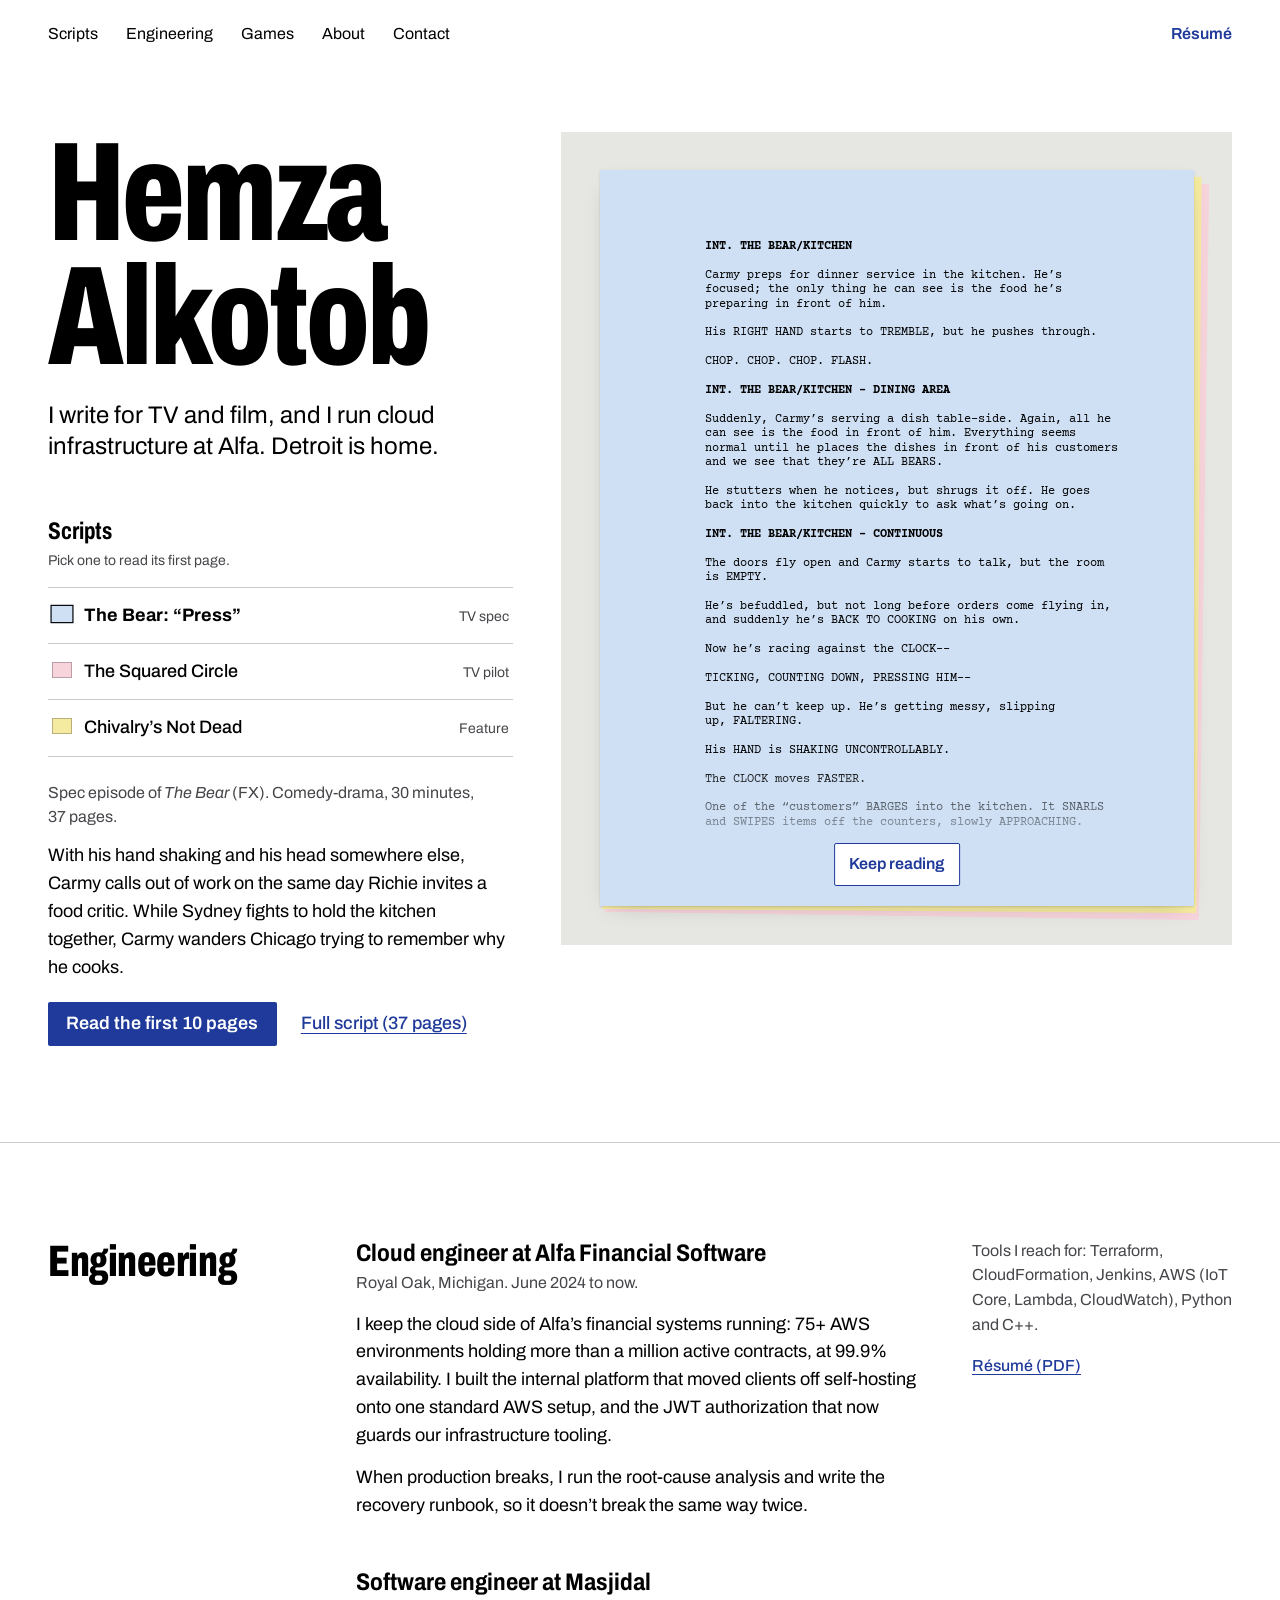
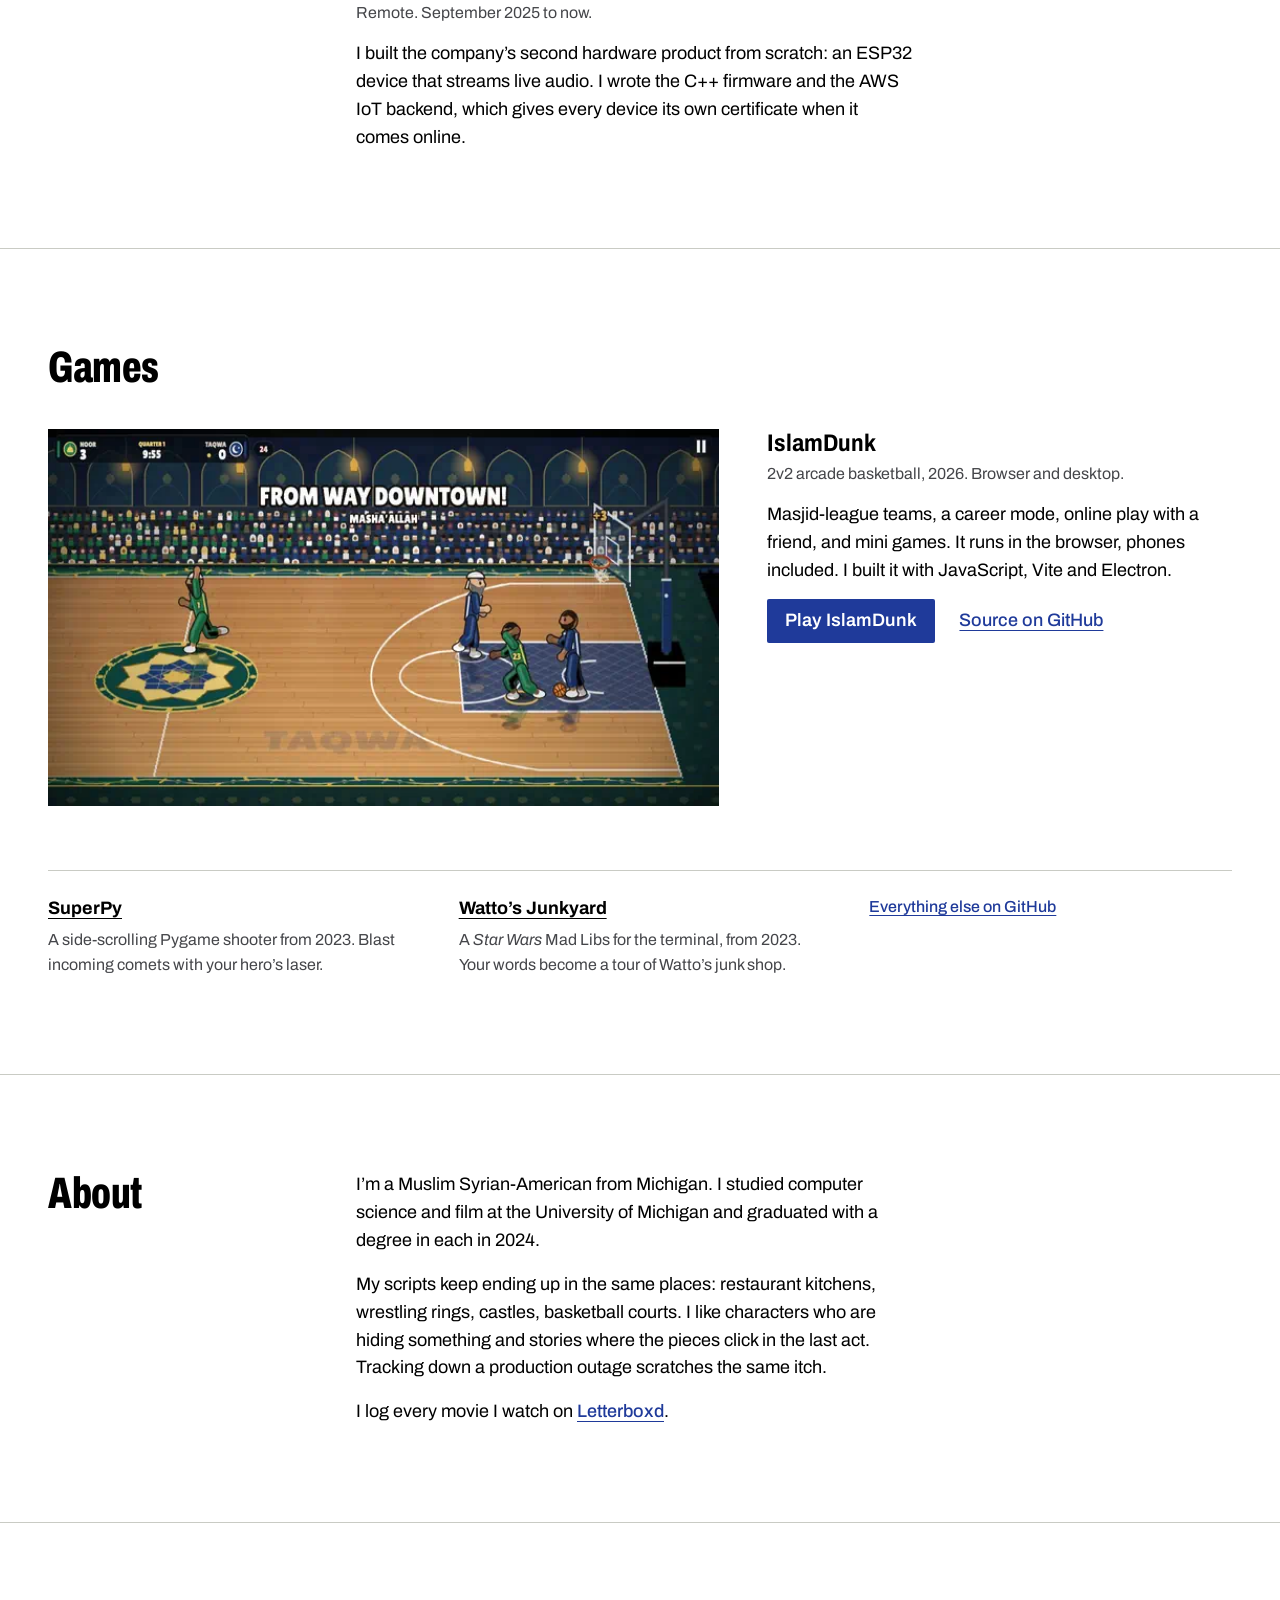
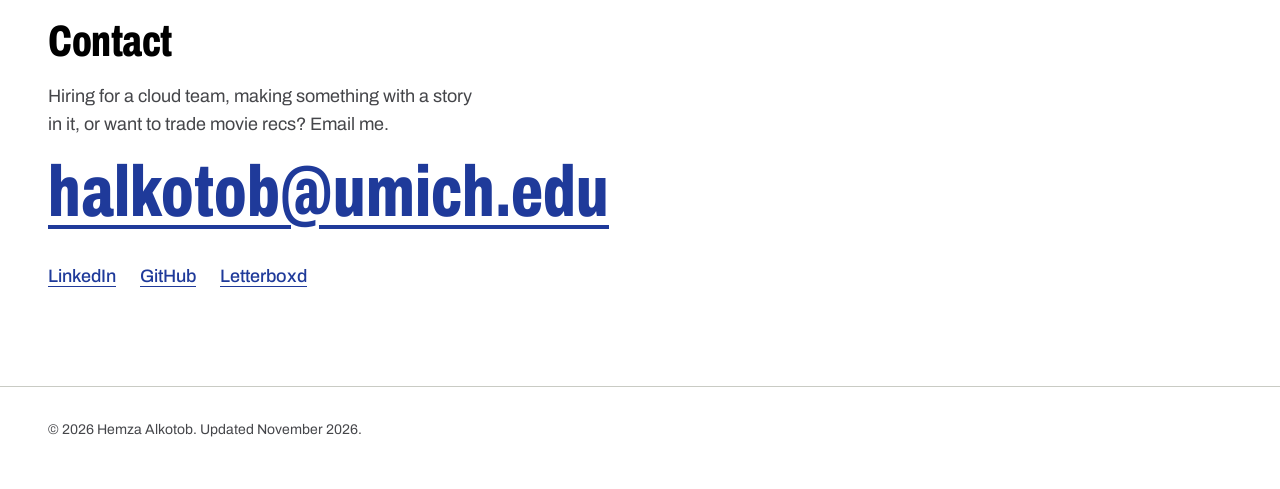
==== commit 4ad73f50: "Redesign v2: the reading desk A ground-up redesign driven by the skills, replacing the comic-book si" ====
--- a/index.html
+++ b/index.html
@@ -1,234 +1,254 @@
 <!DOCTYPE html>
 <html lang="en">
 <head>
-  <meta charset="UTF-8" />
-  <meta name="viewport" content="width=device-width, initial-scale=1.0" />
-  <title>Hemza Alkotob | Cloud Engineer &amp; Screenwriter</title>
-  <meta name="description" content="Hemza Alkotob is a cloud engineer and screenwriter in Detroit. AWS infrastructure by trade, TV and features by heart. Scripts, games, and code.">
-  <!-- TODO: update these URLs if the site moves to a custom domain -->
+  <meta charset="UTF-8">
+  <meta name="viewport" content="width=device-width, initial-scale=1">
+  <title>Hemza Alkotob: TV writer and cloud engineer</title>
+  <meta name="description" content="Hemza Alkotob writes for TV and film and runs cloud infrastructure in Detroit. Read the first page of his scripts, see the engineering work, play his games.">
+  <link rel="canonical" href="https://halkotob.github.io/hemza-portfolio-1/">
   <meta property="og:type" content="website">
-  <meta property="og:title" content="Hemza Alkotob | Cloud Engineer &amp; Screenwriter">
-  <meta property="og:description" content="Cloud engineer and screenwriter. Scripts, games, and the systems that carry stories to people.">
+  <meta property="og:title" content="Hemza Alkotob: TV writer and cloud engineer">
+  <meta property="og:description" content="Read the first page of his scripts, see the engineering work, play his games.">
   <meta property="og:url" content="https://halkotob.github.io/hemza-portfolio-1/">
-  <meta property="og:image" content="https://halkotob.github.io/hemza-portfolio-1/images/films.jpg">
+  <meta property="og:image" content="https://halkotob.github.io/hemza-portfolio-1/images/og.jpg">
   <meta name="twitter:card" content="summary_large_image">
-  <meta name="theme-color" content="#0E1714">
-  <meta name="color-scheme" content="dark">
+  <meta name="theme-color" content="#FFFFFF">
+  <meta name="color-scheme" content="light">
   <link rel="icon" href="images/favicon.svg" type="image/svg+xml">
   <link rel="preconnect" href="https://fonts.googleapis.com">
   <link rel="preconnect" href="https://fonts.gstatic.com" crossorigin>
-  <link href="https://fonts.googleapis.com/css2?family=Aref+Ruqaa:wght@700&family=Bangers&family=Playfair+Display:wght@700&family=Courier+Prime:ital,wght@0,400;0,700;1,400&display=swap" rel="stylesheet">
+  <link href="https://fonts.googleapis.com/css2?family=Archivo:wdth,wght@68..100,400..800&family=Courier+Prime:wght@400;700&display=swap" rel="stylesheet">
   <link rel="stylesheet" href="css/styles.css">
-  <script>
-    // Comic intro: first visit only (or ?intro to replay). Skipped for reduced motion.
-    (function () {
-      try {
-        var replay = /[?&]intro\b/.test(location.search);
-        var seen = localStorage.getItem('ha-intro-seen');
-        var still = window.matchMedia('(prefers-reduced-motion: reduce)').matches;
-        if ((replay || !seen) && !still) document.documentElement.classList.add('intro-on');
-      } catch (e) {}
-    })();
-  </script>
   <script src="script.js" defer></script>
 </head>
 <body>
   <a class="skip-link" href="#main">Skip to content</a>
-  <!-- Comic book intro: cover opens, camera moves panel to panel, lands on the title page -->
-  <div id="comic-intro" class="comic-intro">
-    <div class="intro-stage" aria-hidden="true">
-      <div class="intro-boxes">
-        <span class="ibox thought b1">Hello there!</span>
-        <span class="ibox torn b2">Marhaba!</span>
-        <span class="ibox thought b3">Salam!</span>
-        <span class="ibox torn b4">Welcome, wherever you came from!</span>
-      </div>
-      <div class="intro-splash">
-        <span class="speech splash-bubble">I’m Hemza Alkotob, and you’re looking at my personal portfolio.</span>
-        <span class="name-callout">
-          <span class="callout-sig" lang="ar" dir="rtl">حمزة</span>
-          <span class="callout-name" translate="no">Hemza Alkotob</span>
-          <span class="callout-role">Cloud Engineer &amp; Screenwriter</span>
-        </span>
-      </div>
+
+  <header class="site-header">
+    <nav aria-label="Sections">
+      <ul class="nav-list">
+        <li><a href="#scripts">Scripts</a></li>
+        <li><a href="#engineering">Engineering</a></li>
+        <li><a href="#games">Games</a></li>
+        <li><a href="#about">About</a></li>
+        <li><a href="#contact">Contact</a></li>
+      </ul>
+    </nav>
+    <a class="resume-link" href="pdfs/hemza-alkotob-resume.pdf" target="_blank" rel="noopener">Résumé<span class="sr-only"> (PDF, opens in a new tab)</span></a>
+  </header>
+
+  <main id="main">
+    <!-- Scripts: the hero is a reading desk. Each tab controls two regions: details on the left, page one on the right. -->
+    <section id="scripts" class="desk" aria-labelledby="name">
+      <div class="desk-intro">
+        <h1 id="name" class="name" translate="no">Hemza Alkotob</h1>
+        <p class="lede">I write for TV and film, and I run cloud infrastructure at Alfa. Detroit is home.</p>
+      </div>
+
+      <div class="desk-index">
+        <h2 class="index-heading" id="scripts-heading">Scripts</h2>
+        <p class="index-hint" id="scripts-hint">Pick one to read its first page.</p>
+        <div class="tabs" role="tablist" aria-labelledby="scripts-heading" aria-describedby="scripts-hint" aria-orientation="vertical">
+          <button class="tab" type="button" role="tab" id="tab-the-bear" data-slug="the-bear" aria-selected="true" aria-controls="details-the-bear page-the-bear" style="--rev: var(--rev-blue)">
+            <span class="tab-title">The Bear: “Press”</span>
+            <span class="tab-kind">TV spec</span>
+          </button>
+          <button class="tab" type="button" role="tab" id="tab-the-squared-circle" data-slug="the-squared-circle" aria-selected="false" tabindex="-1" aria-controls="details-the-squared-circle page-the-squared-circle" style="--rev: var(--rev-pink)">
+            <span class="tab-title">The Squared Circle</span>
+            <span class="tab-kind">TV pilot</span>
+          </button>
+          <button class="tab" type="button" role="tab" id="tab-chivalrys-not-dead" data-slug="chivalrys-not-dead" aria-selected="false" tabindex="-1" aria-controls="details-chivalrys-not-dead page-chivalrys-not-dead" style="--rev: var(--rev-yellow)">
+            <span class="tab-title">Chivalry’s Not Dead</span>
+            <span class="tab-kind">Feature</span>
+          </button>
+        </div>
+      </div>
+
+      <div class="desk-details">
+        <div class="details" role="tabpanel" id="details-the-bear" aria-labelledby="tab-the-bear">
+          <p class="details-meta">Spec episode of <cite>The Bear</cite> (FX). Comedy-drama, 30 minutes, 37 pages.</p>
+          <p class="logline">With his hand shaking and his head somewhere else, Carmy calls out of work on the same day Richie invites a food critic. While Sydney fights to hold the kitchen together, Carmy wanders Chicago trying to remember why he cooks.</p>
+          <p class="actions">
+            <a class="button pdf-link" href="pdfs/the-bear-press-spec-first-10.pdf" target="_blank" rel="noopener" data-title="The Bear: “Press”, first 10 pages">Read the first 10 pages</a>
+            <a class="text-link pdf-link" href="pdfs/the-bear-press-spec.pdf" target="_blank" rel="noopener" data-title="The Bear: “Press”">Full script (37 pages)</a>
+          </p>
+        </div>
+        <div class="details" role="tabpanel" id="details-the-squared-circle" aria-labelledby="tab-the-squared-circle" hidden>
+          <p class="details-meta">Original pilot. Comedy, 30 minutes, 26 pages. Comps: <cite>30 Rock</cite> and <cite>GLOW</cite>.</p>
+          <p class="logline">Freddie, a struggling screenwriter with a college degree and no credits, gets his big break writing for the WWE. Now he has to find the art in the absurd world of professional wrestling.</p>
+          <p class="actions">
+            <a class="button pdf-link" href="pdfs/the-squared-circle-pilot-first-10.pdf" target="_blank" rel="noopener" data-title="The Squared Circle, first 10 pages">Read the first 10 pages</a>
+            <a class="text-link pdf-link" href="pdfs/the-squared-circle-pilot.pdf" target="_blank" rel="noopener" data-title="The Squared Circle">Full script (26 pages)</a>
+          </p>
+        </div>
+        <div class="details" role="tabpanel" id="details-chivalrys-not-dead" aria-labelledby="tab-chivalrys-not-dead" hidden>
+          <p class="details-meta">Feature. Adventure fantasy, 97 pages. Comps: <cite>Hunt for the Wilderpeople</cite> and <cite>Kate &amp; Leopold</cite>.</p>
+          <p class="logline">Alex lands back in the foster system and accidentally summons a knight from out of time. Together they hunt for a way to send him home.</p>
+          <p class="actions">
+            <a class="button pdf-link" href="pdfs/chivalrys-not-dead-first-10.pdf" target="_blank" rel="noopener" data-title="Chivalry’s Not Dead, first 10 pages">Read the first 10 pages</a>
+            <a class="text-link pdf-link" href="pdfs/chivalrys-not-dead.pdf" target="_blank" rel="noopener" data-title="Chivalry’s Not Dead">Full script (97 pages)</a>
+          </p>
+        </div>
+      </div>
+
+      <div class="desk-pages">
+        <!-- Page one of each script, as text. Revision paper color marks the script. -->
+        <article class="page" role="tabpanel" tabindex="0" id="page-the-bear" aria-labelledby="tab-the-bear" style="--rev: var(--rev-blue)">
+          <div class="sp" lang="en">
+            <p class="sp-scene">INT. THE BEAR/KITCHEN</p>
+            <p class="sp-action">Carmy preps for dinner service in the kitchen. He’s focused; the only thing he can see is the food he’s preparing in front of him.</p>
+            <p class="sp-action">His RIGHT HAND starts to TREMBLE, but he pushes through.</p>
+            <p class="sp-action">CHOP. CHOP. CHOP. FLASH.</p>
+            <p class="sp-scene">INT. THE BEAR/KITCHEN - DINING AREA</p>
+            <p class="sp-action">Suddenly, Carmy’s serving a dish table-side. Again, all he can see is the food in front of him. Everything seems normal until he places the dishes in front of his customers and we see that they’re ALL BEARS.</p>
+            <p class="sp-action">He stutters when he notices, but shrugs it off. He goes back into the kitchen quickly to ask what’s going on.</p>
+            <p class="sp-scene">INT. THE BEAR/KITCHEN - CONTINUOUS</p>
+            <p class="sp-action">The doors fly open and Carmy starts to talk, but the room is EMPTY.</p>
+            <p class="sp-action">He’s befuddled, but not long before orders come flying in, and suddenly he’s BACK TO COOKING on his own.</p>
+            <p class="sp-action">Now he’s racing against the CLOCK--</p>
+            <p class="sp-action">TICKING, COUNTING DOWN, PRESSING HIM--</p>
+            <p class="sp-action">But he can’t keep up. He’s getting messy, slipping up, FALTERING.</p>
+            <p class="sp-action">His HAND is SHAKING UNCONTROLLABLY.</p>
+            <p class="sp-action">The CLOCK moves FASTER.</p>
+            <p class="sp-action">One of the “customers” BARGES into the kitchen. It SNARLS and SWIPES items off the counters, slowly APPROACHING.</p>
+          </div>
+          <a class="page-continue pdf-link" href="pdfs/the-bear-press-spec-first-10.pdf" target="_blank" rel="noopener" data-title="The Bear: “Press”, first 10 pages" tabindex="-1" aria-hidden="true">Keep reading</a>
+        </article>
+
+        <article class="page" role="tabpanel" tabindex="0" id="page-the-squared-circle" aria-labelledby="tab-the-squared-circle" style="--rev: var(--rev-pink)" hidden>
+          <div class="sp" lang="en">
+            <p class="sp-transition-in">BLACK.</p>
+            <p class="sp-action">Then, the roar of crowd fades in, and --</p>
+            <p class="sp-scene">INT. LITTLE CAESAR’S ARENA - WWE PAY PER VIEW</p>
+            <p class="sp-action">Lights shine on thousands of fans cheering on as TWO MEN beat the crap out of each other half naked in a ring in the middle of the arena.</p>
+            <p class="sp-char">MIKE ASH (O.C.)</p>
+            <p class="sp-dialogue">If you’re just joining us now, we are LIVE! In a sold out arena as everyone’s favorite champion, Max Freedom, defends his title against the man who is willing to do whatever it takes to ruin his life, Renegade.</p>
+            <p class="sp-action">MAX FREEDOM (Uncle Sam with muscles) is passed out on the canvas while RENEGADE (every bully you’ve ever known), exhausted, tries to move towards his opponent.</p>
+            <p class="sp-char">MIKE ASH (O.C.) (CONT’D)</p>
+            <p class="sp-dialogue">Both men are down! This is still anyone’s match!</p>
+            <p class="sp-action">Renegade manages to get to his knees and pulls Max up with him.</p>
+            <p class="sp-action">BOOM! Renegade throws a punch. POW! Max answers. They trade blows as the crowd “oohs” and “ahhs” with every hit.</p>
+            <p class="sp-action">Max jumps up for an acrobatic move, but when he lands --</p>
+            <p class="sp-action">POP!</p>
+            <p class="sp-char">MAX</p>
+            <p class="sp-dialogue">OW! SHIT! I think I just broke my knee!</p>
+            <p class="sp-char">REFEREE</p>
+            <p class="sp-dialogue">Shut up and wrestle, kid.</p>
+          </div>
+          <a class="page-continue pdf-link" href="pdfs/the-squared-circle-pilot-first-10.pdf" target="_blank" rel="noopener" data-title="The Squared Circle, first 10 pages" tabindex="-1" aria-hidden="true">Keep reading</a>
+        </article>
+
+        <article class="page" role="tabpanel" tabindex="0" id="page-chivalrys-not-dead" aria-labelledby="tab-chivalrys-not-dead" style="--rev: var(--rev-yellow)" hidden>
+          <div class="sp" lang="en">
+            <p class="sp-scene">INT. FAIRYTALE LAND - CASTLE DINING HALL - DINNER</p>
+            <p class="sp-action">We open on a grand dining hall where three people eat dinner together.</p>
+            <p class="sp-action">A KING, (50s), sits at the head of the table, and speaks with confidence and an air of self-righteousness.</p>
+            <p class="sp-char">KING MERAS</p>
+            <p class="sp-dialogue">Today, I met with my advisors about building a new wing to this castle - what do you all think we should name it?</p>
+            <p class="sp-action">A QUEEN, (50s), sitting to King Meras’s right, is kind, but knows how to get the best out of her husband.</p>
+            <p class="sp-char">QUEEN LILLIAN</p>
+            <p class="sp-dialogue">I think naming it after someone in our lineage would be splendid, as long as that someone isn’t you.</p>
+            <p class="sp-action">A PRINCESS, (20s), laughs, sitting opposite Queen Lillian. She has her mother’s sense of humor, and her father’s boldness.</p>
+            <p class="sp-char">PRINCESS SHELBY</p>
+            <p class="sp-dialogue">Let’s be fair, we’ve never named something after the best King this land was ruled by.</p>
+            <p class="sp-char">KING MERAS</p>
+            <p class="sp-dialogue">Thank you, dear.</p>
+            <p class="sp-char">PRINCESS SHELBY</p>
+            <p class="sp-dialogue">We should name it after mother’s father.</p>
+            <p class="sp-action">The women laugh as King Meras sits there livid.</p>
+          </div>
+          <a class="page-continue pdf-link" href="pdfs/chivalrys-not-dead-first-10.pdf" target="_blank" rel="noopener" data-title="Chivalry’s Not Dead, first 10 pages" tabindex="-1" aria-hidden="true">Keep reading</a>
+        </article>
+      </div>
+    </section>
+
+    <section id="engineering" class="section engineering" aria-labelledby="engineering-heading">
+      <h2 id="engineering-heading" class="section-heading">Engineering</h2>
+      <div class="roles">
+        <article class="role">
+          <h3 class="role-title">Cloud engineer at Alfa Financial Software</h3>
+          <p class="role-when">Royal Oak, Michigan. June 2024 to now.</p>
+          <p>I keep the cloud side of Alfa’s financial systems running: 75+ AWS environments holding more than a million active contracts, at 99.9% availability. I built the internal platform that moved clients off self-hosting onto one standard AWS setup, and the JWT authorization that now guards our infrastructure tooling.</p>
+          <p>When production breaks, I run the root-cause analysis and write the recovery runbook, so it doesn’t break the same way twice.</p>
+        </article>
+        <article class="role">
+          <h3 class="role-title">Software engineer at Masjidal</h3>
+          <p class="role-when">Remote. September 2025 to now.</p>
+          <p>I built the company’s second hardware product from scratch: an ESP32 device that streams live audio. I wrote the C++ firmware and the AWS IoT backend, which gives every device its own certificate when it comes online.</p>
+        </article>
+      </div>
+      <aside class="engineering-side">
+        <p>Tools I reach for: Terraform, CloudFormation, Jenkins, AWS (IoT Core, Lambda, CloudWatch), Python and C++.</p>
+        <p><a class="text-link" href="pdfs/hemza-alkotob-resume.pdf" target="_blank" rel="noopener">Résumé (PDF)</a></p>
+      </aside>
+    </section>
+
+    <section id="games" class="section games" aria-labelledby="games-heading">
+      <h2 id="games-heading" class="section-heading">Games</h2>
+      <article class="feature">
+        <a class="feature-media" href="https://halkotob.github.io/IslamDunk/" target="_blank" rel="noopener" tabindex="-1" aria-hidden="true">
+          <picture>
+            <source srcset="images/projects/islamdunk-gameplay.jpg" media="(prefers-reduced-motion: reduce)">
+            <img src="images/projects/islamdunk-gameplay.webp" width="640" height="360" alt="" loading="lazy">
+          </picture>
+        </a>
+        <div class="feature-text">
+          <h3 class="feature-title">IslamDunk</h3>
+          <p class="role-when">2v2 arcade basketball, 2026. Browser and desktop.</p>
+          <p>Masjid-league teams, a career mode, online play with a friend, and mini games. It runs in the browser, phones included. I built it with JavaScript, Vite and Electron.</p>
+          <p class="actions">
+            <a class="button" href="https://halkotob.github.io/IslamDunk/" target="_blank" rel="noopener">Play IslamDunk</a>
+            <a class="text-link" href="https://github.com/halkotob/IslamDunk" target="_blank" rel="noopener">Source on GitHub</a>
+          </p>
+        </div>
+      </article>
+      <ul class="minor-list">
+        <li>
+          <h3 class="minor-title"><a href="https://github.com/halkotob/SuperPy" target="_blank" rel="noopener">SuperPy</a></h3>
+          <p>A side-scrolling Pygame shooter from 2023. Blast incoming comets with your hero’s laser.</p>
+        </li>
+        <li>
+          <h3 class="minor-title"><a href="https://github.com/halkotob/Wattos-Junkyard" target="_blank" rel="noopener">Watto’s Junkyard</a></h3>
+          <p>A <cite>Star Wars</cite> Mad Libs for the terminal, from 2023. Your words become a tour of Watto’s junk shop.</p>
+        </li>
+        <li>
+          <p class="minor-more"><a class="text-link" href="https://github.com/halkotob" target="_blank" rel="noopener">Everything else on GitHub</a></p>
+        </li>
+      </ul>
+    </section>
+
+    <section id="about" class="section about" aria-labelledby="about-heading">
+      <h2 id="about-heading" class="section-heading">About</h2>
+      <div class="prose">
+        <p>I’m a Muslim Syrian-American from Michigan. I studied computer science and film at the University of Michigan and graduated with a degree in each in 2024.</p>
+        <p>My scripts keep ending up in the same places: restaurant kitchens, wrestling rings, castles, basketball courts. I like characters who are hiding something and stories where the pieces click in the last act. Tracking down a production outage scratches the same itch.</p>
+        <p>I log every movie I watch on <a class="text-link" href="https://boxd.it/16jOV" target="_blank" rel="noopener">Letterboxd</a>.</p>
+      </div>
+    </section>
+
+    <section id="contact" class="section contact" aria-labelledby="contact-heading">
+      <h2 id="contact-heading" class="section-heading">Contact</h2>
+      <p class="contact-ask">Hiring for a cloud team, making something with a story in it, or want to trade movie recs? Email me.</p>
+      <p class="contact-email"><a href="mailto:halkotob@umich.edu">halkotob@umich.edu</a></p>
+      <ul class="profiles">
+        <li><a class="text-link" href="https://www.linkedin.com/in/hemzaalkotob" target="_blank" rel="noopener">LinkedIn</a></li>
+        <li><a class="text-link" href="https://github.com/halkotob" target="_blank" rel="noopener">GitHub</a></li>
+        <li><a class="text-link" href="https://boxd.it/16jOV" target="_blank" rel="noopener">Letterboxd</a></li>
+      </ul>
+    </section>
+  </main>
+
+  <footer class="site-footer">
+    <p>© <span class="current-year">2026</span> Hemza Alkotob. Updated November 2026.</p>
+  </footer>
+
+  <dialog id="pdf-dialog" class="pdf-dialog" aria-labelledby="pdf-dialog-title">
+    <div class="pdf-dialog-bar">
+      <h2 id="pdf-dialog-title" class="pdf-dialog-title"></h2>
+      <a id="pdf-dialog-newtab" class="text-link" href="" target="_blank" rel="noopener">Open in a new tab</a>
+      <button type="button" class="pdf-dialog-close">Close</button>
     </div>
-    <button type="button" class="intro-skip">Skip &rsaquo;</button>
-  </div>
-  <header>
-    <div class="logo"><a href="index.html"><span class="logo-ar" lang="ar" dir="rtl" aria-hidden="true">حمزة</span><span translate="no">Hemza Alkotob</span></a></div>
-    <button class="nav-toggle" aria-expanded="false" aria-controls="site-nav" aria-label="Menu">&#9776;</button>
-    <nav id="site-nav">
-      <a href="#about">About</a>
-      <a href="#work">Work</a>
-      <a href="pdfs/hemza-alkotob-resume.pdf" target="_blank" rel="noopener">Resume</a>
-      <a href="#contact-section">Contact</a>
-    </nav>
-  </header>
-
-  <main id="main">
-    <!-- Title page: where the comic intro lands -->
-    <section class="hero">
-      <p class="issue-tag">Issue #1 &middot; Detroit, MI</p>
-      <h1 class="name-callout hero-callout">
-        <span class="callout-sig" lang="ar" dir="rtl" aria-hidden="true">حمزة</span>
-        <span class="callout-name" translate="no">Hemza Alkotob</span>
-      </h1>
-      <p class="hero-role">Cloud Engineer <span>&amp;</span> Screenwriter</p>
-      <p class="caption-box hero-summary">Cloud engineer with 2+ years running AWS infrastructure for 75+ hosted client environments: Terraform, CloudFormation, CI/CD, and on-call. Screenwriter with dual degrees in Computer Science and Film from the University of Michigan.</p>
-      <p class="speech hero-bubble">In this issue: scripts, games, and the systems behind them. Either way, I’m looking for clues that lead to a larger truth.</p>
-      <div class="hero-actions">
-        <a href="#work" class="btn">See the work</a>
-        <a href="pdfs/hemza-alkotob-resume.pdf" class="btn btn-secondary" target="_blank" rel="noopener">Resume</a>
-      </div>
-    </section>
-
-    <section id="about" class="about-section">
-      <!-- TODO: swap this placeholder for a headshot, e.g.
-           <img class="about-photo" src="images/headshot.jpg" alt="Hemza Alkotob"> -->
-      <div class="about-photo placeholder" aria-hidden="true">HA</div>
-      <div class="about-text">
-        <p class="kicker">Chapter 1 &middot; Origin story</p>
-        <h2>About Me</h2>
-        <p>I’m a proud Muslim Syrian-American, a film nerd with a computer science degree, and a big believer in mash-ups.</p>
-        <p class="mashup-line" aria-label="Syrian meets American. Film meets code. Left brain meets right brain.">
-          <span>Syrian <em>meets</em> American</span>
-          <span>Film <em>meets</em> code</span>
-          <span>Left brain <em>meets</em> right brain</span>
-        </p>
-        <p>I love characters, mysteries, and the moment the pieces click into place. That’s true whether I’m breaking a pilot or tracking down the root cause of a production outage.</p>
-        <p>More than anything, I love creating stories that matter, with people I care about, in whatever medium brings them to life best.</p>
-
-        <dl class="now-list">
-          <dt>Day job</dt>
-          <dd>Cloud Engineer at Alfa, running AWS infrastructure for 75+ hosted client environments with Terraform, CloudFormation, and Jenkins</dd>
-          <dt>Building</dt>
-          <dd><a href="code.html">IslamDunk</a>, a 2v2 arcade basketball game with a career mode and online play</dd>
-          <dt>Latest script</dt>
-          <dd><a href="films.html">The Bear: “Press”</a>, a spec episode</dd>
-          <dt>Watching</dt>
-          <dd><a href="https://boxd.it/16jOV" target="_blank" rel="noopener">My Letterboxd</a></dd>
-        </dl>
-
-        <h3 class="interests-heading">Found all over my work</h3>
-        <ul class="tag-list interests">
-          <li>Pro wrestling</li>
-          <li>Star Wars</li>
-          <li>Restaurant kitchens</li>
-          <li>Basketball</li>
-          <li>Knights &amp; fantasy</li>
-          <li>Superheroes &amp; comics</li>
-          <li>Mysteries &amp; secrets</li>
-          <li>Faith &amp; heritage</li>
-        </ul>
-
-        <p class="signature" lang="ar" dir="rtl" aria-label="Signed, Hemza">حمزة</p>
-      </div>
-    </section>
-
-    <div class="ornament" aria-hidden="true"><span></span></div>
-
-    <!-- One body of work: scripts and code side by side -->
-    <section id="work" class="work-section" aria-labelledby="work-heading">
-      <p class="kicker">Chapter 2 &middot; The collected works</p>
-      <h2 id="work-heading" class="section-heading">The Work</h2>
-      <p class="section-intro">Scripts and software, side by side. Every one is a mash-up of something.</p>
-
-      <div class="card-grid work-grid">
-        <article class="card">
-          <a href="https://halkotob.github.io/IslamDunk/" class="card-preview" target="_blank" rel="noopener" tabindex="-1" aria-hidden="true">
-            <div class="window">
-              <div class="window-bar"><i></i><i></i><i></i><em>halkotob.github.io/IslamDunk</em></div>
-              <picture>
-                <source srcset="images/projects/islamdunk-gameplay.jpg" media="(prefers-reduced-motion: reduce)">
-                <img width="640" height="360" src="images/projects/islamdunk-gameplay.webp" alt="" loading="lazy">
-              </picture>
-            </div>
-          </a>
-          <div class="card-body">
-            <div class="card-info">
-              <p class="card-kind">Game</p>
-              <h3 class="card-title">IslamDunk</h3>
-              <p class="mashup">Masjid league <em>meets</em> arcade basketball</p>
-              <p class="card-logline">A 2v2 arcade basketball game with masjid-league teams, a career mode, and online play. Runs in the browser, phones included.</p>
-            </div>
-            <div class="card-actions">
-              <a href="https://halkotob.github.io/IslamDunk/" class="btn" target="_blank" rel="noopener">Play</a>
-              <a href="code.html" class="btn btn-secondary">All code</a>
-            </div>
-          </div>
-        </article>
-
-        <article class="card">
-          <a href="films.html" class="card-preview work-thumb" tabindex="-1" aria-hidden="true">
-            <img width="600" height="777" src="images/scripts/the-bear-press-spec-title.jpg" alt="" loading="lazy">
-          </a>
-          <div class="card-body">
-            <div class="card-info">
-              <p class="card-kind">TV Spec</p>
-              <h3 class="card-title">The Bear: “Press”</h3>
-              <p class="mashup">A kitchen in crisis <em>meets</em> a walk through Chicago</p>
-              <p class="card-logline">Carmy calls out on the day a food critic is coming, and wanders the city trying to remember why he cooks.</p>
-            </div>
-            <div class="card-actions">
-              <a href="films.html" class="btn">Read</a>
-            </div>
-          </div>
-        </article>
-
-        <article class="card">
-          <a href="films.html" class="card-preview work-thumb" tabindex="-1" aria-hidden="true">
-            <img width="600" height="777" src="images/scripts/the-squared-circle-pilot-title.jpg" alt="" loading="lazy">
-          </a>
-          <div class="card-body">
-            <div class="card-info">
-              <p class="card-kind">TV Pilot</p>
-              <h3 class="card-title">The Squared Circle</h3>
-              <p class="mashup"><cite>30 Rock</cite> <em>meets</em> <cite>GLOW</cite></p>
-              <p class="card-logline">A struggling screenwriter gets his big break writing for pro wrestling, and has to find the art in the absurd.</p>
-            </div>
-            <div class="card-actions">
-              <a href="films.html" class="btn">Read</a>
-            </div>
-          </div>
-        </article>
-
-        <article class="card">
-          <a href="films.html" class="card-preview work-thumb" tabindex="-1" aria-hidden="true">
-            <img width="600" height="777" src="images/scripts/chivalrys-not-dead-title.jpg" alt="" loading="lazy">
-          </a>
-          <div class="card-body">
-            <div class="card-info">
-              <p class="card-kind">Feature</p>
-              <h3 class="card-title">Chivalry’s Not Dead</h3>
-              <p class="mashup"><cite>Hunt for the Wilderpeople</cite> <em>meets</em> <cite>Kate &amp; Leopold</cite></p>
-              <p class="card-logline">A foster kid accidentally summons a knight from out of time, and the two try to find a way to send him home.</p>
-            </div>
-            <div class="card-actions">
-              <a href="films.html" class="btn">Read</a>
-              <a href="films.html" class="btn btn-secondary">All scripts</a>
-            </div>
-          </div>
-        </article>
-      </div>
-    </section>
-
-    <section id="contact-section" class="contact-section">
-      <p class="kicker">Next issue&hellip;</p>
-      <h2>Say Hello</h2>
-      <p>Hiring for a cloud team, making something with a story in it, or just want to trade movie recs? I’d love to hear from you.</p>
-      <a href="mailto:halkotob@umich.edu" class="btn">halkotob@umich.edu</a>
-      <ul class="social-links">
-        <li><a href="https://www.linkedin.com/in/hemzaalkotob" target="_blank" rel="noopener">LinkedIn</a></li>
-        <li><a href="https://github.com/halkotob" target="_blank" rel="noopener">GitHub</a></li>
-        <li><a href="https://boxd.it/16jOV" target="_blank" rel="noopener">Letterboxd</a></li>
-        <li><a href="pdfs/hemza-alkotob-resume.pdf" target="_blank" rel="noopener">Resume</a></li>
-      </ul>
-    </section>
-  </main>
-
-  <footer>
-    <p class="footer-line">Nothing matters until you know what matters.</p>
-    <p>© <span class="current-year">2026</span> Hemza Alkotob &middot; <a href="?intro" class="replay-link">Read the opening again</a></p>
-  </footer>
+    <iframe id="pdf-dialog-frame" title="Script" src="about:blank"></iframe>
+  </dialog>
 </body>
 </html>
--- a/css/styles.css
+++ b/css/styles.css
@@ -1,1452 +1,586 @@
+/* Hemza Alkotob, v2. Brief: docs/design/BRIEF.md. System: docs/design/DESIGN.md. */
+
 :root {
-  /* Palette: deep green + orange */
-  --bg: #0E1714;            /* Near-black forest green */
-  --bg-deep: #08110E;
-  --surface: #16241F;
-  --border: #2B3F37;        /* Dividers and card edges (decorative) */
-  --border-strong: #5B766A; /* Edges of controls: 3:1+ on --bg and --surface */
-  --text: #E6ECE8;
-  --text-strong: #F4F7F5;
-  --muted: #9DB0A7;
-  --accent: #F08A24;        /* Orange */
-  --accent-hover: #F7A24B;
-  --green: #4CC38A;         /* Secondary green */
-  --font-display: 'Playfair Display', serif;
-  --font-body: 'Courier Prime', monospace;
-  --header-height: 5.5rem;  /* Measured: 87px desktop */
-  /* Motion: strong ease-out for UI, short durations */
+  /* Color: each token has one job */
+  --paper: #FFFFFF;
+  --desk: #E6E7E2;
+  --ink: #000000;
+  --ink-2: #45464A;
+  --pen: #1F3A9A;          /* Ballpoint. Actions only. */
+  --pen-press: #142A78;
+  --rule: #C9CBC4;         /* Hairline where structure needs it, not decoration */
+  --rev-blue: #CFE0F5;     /* Revision paper, in industry order */
+  --rev-pink: #F7D3DC;
+  --rev-yellow: #F5EBA0;
+
+  /* Type */
+  --font-ui: 'Archivo', 'Arial Narrow', Arial, sans-serif;
+  --font-script: 'Courier Prime', 'Courier New', Courier, monospace;
+  --text-sm: 0.875rem;
+  --text-body: 1.125rem;
+  --text-sub: 1.5rem;
+  --text-section: clamp(2.25rem, 5vw, 2.75rem);
+  --text-name: clamp(3.5rem, 11vw, 9rem);
+
+  /* Space and layout */
+  --gutter: clamp(1rem, 4vw, 3rem);
+  --max: 80rem;
+
+  /* Motion */
   --ease-out: cubic-bezier(0.23, 1, 0.32, 1);
   --dur-press: 160ms;
-  --dur-hover: 200ms;
-}
+  --dur-hover: 150ms;
+  --dur-page: 220ms;
+}
+
+/* --- Base --- */
+*, *::before, *::after { box-sizing: border-box; }
+* { margin: 0; }
 
 html {
+  color-scheme: light;
+  -webkit-text-size-adjust: 100%;
   scroll-behavior: smooth;
-  scroll-padding-top: var(--header-height); /* Sticky header never covers an anchor or focused element */
-  color-scheme: dark;
-}
-
-a, button {
-  touch-action: manipulation;
-  -webkit-tap-highlight-color: transparent; /* Press feedback comes from :active instead */
-}
-
-.skip-link {
-  position: absolute;
-  top: 0.75rem;
-  left: 0.75rem;
-  z-index: 200; /* Above the comic intro */
-  padding: 0.6rem 1rem;
+}
+
+body {
   background: var(--paper);
-  border: 2px solid var(--ink);
-  box-shadow: 3px 3px 0 var(--accent);
   color: var(--ink);
-  font-weight: bold;
-  text-decoration: none;
-  translate: 0 -200%;
-}
-
-.skip-link:focus-visible {
-  translate: 0 0;
-}
-
-* {
-  margin: 0;
-  padding: 0;
-  box-sizing: border-box;
-}
-
-body {
-  font-family: var(--font-body);
-  background-color: var(--bg);
-  color: var(--text);
-  line-height: 1.6;
-  min-height: 100vh;
-  display: flex;
-  flex-direction: column;
-}
-
-body > main {
-  flex: 1;
-}
-
-body.modal-open {
-  overflow: hidden;
-}
-
-/* Subtle Damascene star lattice over the whole site */
-body::after {
-  content: "";
-  position: fixed;
-  inset: 0;
-  background-image: url(../images/pattern.svg);
-  background-size: 80px 80px;
-  opacity: 0.035;
-  mix-blend-mode: screen; /* Shows on dark areas, vanishes on white (e.g. title pages) */
-  pointer-events: none;
-  z-index: 5;
-}
-
-a {
-  color: var(--accent);
-  text-underline-offset: 0.18em;
-  text-decoration-thickness: from-font;
-}
-
-/* --- Typography defaults --- */
-html {
-  -webkit-font-smoothing: antialiased; /* Light text on a dark ground renders heavy without this */
+  font-family: var(--font-ui);
+  font-size: var(--text-body);
+  line-height: 1.55;
+  -webkit-font-smoothing: antialiased;
   -moz-osx-font-smoothing: grayscale;
 }
 
-h1, h2, h3, .card-title, .hero-role, .section-intro, .mashup {
-  text-wrap: balance;
-}
-
-p, dd, li {
-  text-wrap: pretty;
-}
-
-/* Long words, URLs and emails wrap instead of escaping their box (found by break-ui) */
-.card-body,
-.now-list dd,
-.mashup,
-.mashup-line,
-.contact-section,
-.library-header {
-  overflow-wrap: anywhere;
-}
-
-/* Monospace runs wide: cap prose near 65 characters */
-.about-text > p:not(.kicker):not(.signature):not(.mashup-line),
-.contact-section > p,
-.card-logline {
-  max-width: 65ch;
-}
-
-.contact-section > p {
-  margin-inline: auto;
-}
-
-::selection {
-  background: var(--accent);
-  color: var(--bg-deep);
-}
-
-img {
-  display: block;
-  max-width: 100%;
-  height: auto; /* width/height attributes reserve space; CSS keeps the ratio */
-}
+img { display: block; max-width: 100%; height: auto; }
+cite { font-style: italic; }
+h1, h2, h3 { text-wrap: balance; }
+p, li { text-wrap: pretty; }
+main, section, article { overflow-wrap: anywhere; }
+
+a { color: var(--pen); }
+a, button { touch-action: manipulation; }
 
 :focus-visible {
-  outline: 2px solid var(--accent);
+  outline: 3px solid var(--pen);
   outline-offset: 3px;
-}
+  border-radius: 2px;
+}
+
+::selection { background: var(--rev-yellow); color: var(--ink); }
 
 .sr-only {
   position: absolute;
   width: 1px;
   height: 1px;
   overflow: hidden;
-  clip: rect(0 0 0 0);
+  clip-path: inset(50%);
   white-space: nowrap;
 }
 
-/* --- Header & Nav --- */
-header {
+.skip-link {
+  position: absolute;
+  top: 0.75rem;
+  left: 0.75rem;
+  z-index: 10;
+  padding: 0.6rem 1rem;
+  background: var(--pen);
+  color: var(--paper);
+  font-weight: 600;
+  text-decoration: none;
+  translate: 0 -200%;
+}
+.skip-link:focus-visible { translate: 0 0; }
+
+/* --- Links and buttons --- */
+.text-link {
+  font-weight: 500;
+  text-decoration-line: underline;
+  text-decoration-thickness: 1px;
+  text-underline-offset: 0.2em;
+  transition: text-decoration-thickness var(--dur-hover) var(--ease-out);
+}
+
+.button {
+  display: inline-block;
+  padding: 0.7rem 1.15rem;
+  background: var(--pen);
+  color: var(--paper);
+  font-weight: 600;
+  line-height: 1.2;
+  text-decoration: none;
+  border-radius: 2px;
+  transition:
+    background-color var(--dur-hover) var(--ease-out),
+    transform var(--dur-press) var(--ease-out);
+}
+.button:active { transform: scale(0.97); background: var(--pen-press); }
+
+@media (hover: hover) {
+  .text-link:hover { text-decoration-thickness: 2px; }
+  .button:hover { background: var(--pen-press); }
+}
+
+.actions {
   display: flex;
-  justify-content: space-between;
+  flex-wrap: wrap;
   align-items: center;
-  padding: 1.5rem 5%; /* Use percentage for responsive padding */
-  border-bottom: 1px solid var(--border);
-  background-color: rgba(14, 23, 20, 0.85); /* Semi-transparent dark background */
-  backdrop-filter: blur(6px);
-  position: sticky;
-  top: 0;
-  z-index: 10;
-}
-
-.logo {
-  font-family: var(--font-display);
-  font-size: 1.5rem;
+  gap: 0.75rem 1.5rem;
+}
+
+/* --- Header: static, no blur, no shadow --- */
+.site-header {
+  display: flex;
+  flex-wrap: wrap;
+  align-items: baseline;
+  gap: 0.5rem 2rem;
+  max-width: var(--max);
+  margin: 0 auto;
+  padding: 1.25rem var(--gutter);
+}
+
+.site-header nav { margin-inline-end: auto; }
+
+.nav-list {
+  display: flex;
+  flex-wrap: wrap;
+  gap: 0.25rem clamp(1rem, 2.5vw, 1.75rem);
+  padding: 0;
+  list-style: none;
+}
+
+.nav-list a,
+.resume-link {
+  color: var(--ink);
+  font-size: 1rem;
+  text-decoration-line: underline;
+  text-decoration-color: transparent;
+  text-decoration-thickness: 2px;
+  text-underline-offset: 0.3em;
+  transition: text-decoration-color var(--dur-hover) var(--ease-out);
+}
+
+.resume-link { color: var(--pen); font-weight: 600; }
+
+@media (hover: hover) {
+  .nav-list a:hover,
+  .resume-link:hover { text-decoration-color: currentColor; }
+}
+
+/* --- Desk: the hero is the script reader --- */
+.desk {
+  display: grid;
+  grid-template-columns: repeat(12, minmax(0, 1fr));
+  grid-template-areas:
+    "intro intro intro intro intro pages pages pages pages pages pages pages"
+    "index index index index index pages pages pages pages pages pages pages"
+    "details details details details details pages pages pages pages pages pages pages";
+  grid-template-rows: auto auto 1fr;
+  column-gap: var(--gutter);
+  max-width: var(--max);
+  margin: 0 auto;
+  padding: clamp(1.5rem, 5vw, 4rem) var(--gutter) clamp(3rem, 8vw, 6rem);
+  scroll-margin-top: 1rem;
+}
+
+.desk-intro { grid-area: intro; }
+.desk-index { grid-area: index; margin-top: clamp(2rem, 5vw, 3.5rem); }
+.desk-details { grid-area: details; margin-top: 1.5rem; }
+.desk-pages { grid-area: pages; }
+
+.name {
+  font-size: var(--text-name);
+  font-weight: 800;
+  font-stretch: 68%;
+  line-height: 0.88;
+  letter-spacing: -0.02em;
+}
+
+.lede {
+  margin-top: 1.25rem;
+  max-width: 30ch;
+  font-size: var(--text-sub);
+  line-height: 1.3;
+  color: var(--ink);
+}
+
+.index-heading {
+  font-size: var(--text-sub);
   font-weight: 700;
-}
-
-.logo a {
+  font-stretch: 75%;
+  line-height: 1.15;
+}
+
+.index-hint {
+  margin-top: 0.25rem;
+  color: var(--ink-2);
+  font-size: var(--text-sm);
+}
+
+/* Tabs: a table of contents with a swatch of each script's paper */
+.tabs {
+  display: grid;
+  margin-top: 1rem;
+  border-top: 1px solid var(--rule);
+}
+
+.tab {
+  display: grid;
+  grid-template-columns: 1.25rem minmax(0, 1fr) auto;
+  align-items: baseline;
+  gap: 0.75rem;
+  width: 100%;
+  padding: 0.85rem 0.25rem;
+  background: none;
+  border: 0;
+  border-bottom: 1px solid var(--rule);
+  color: var(--ink);
+  font: inherit;
+  text-align: start;
+  cursor: pointer;
+}
+
+.tab::before {
+  content: "";
+  width: 1.25rem;
+  height: 1rem;
+  align-self: start;
+  margin-top: 0.2em; /* Sits on the first line when a title wraps */
+  background: var(--rev);
+  border: 1px solid rgba(0, 0, 0, 0.25);
+  transition: transform var(--dur-press) var(--ease-out);
+}
+
+.tab-title { font-weight: 500; }
+.tab-kind { max-width: 14ch; color: var(--ink-2); font-size: var(--text-sm); text-align: end; }
+
+.tab[aria-selected="true"] .tab-title { font-weight: 700; }
+.tab[aria-selected="true"]::before { transform: scale(1.15); border-color: var(--ink); }
+
+@media (hover: hover) {
+  .tab:hover .tab-title { text-decoration: underline; text-underline-offset: 0.2em; }
+}
+
+.details-meta { color: var(--ink-2); font-size: 1rem; }
+.logline { margin-top: 0.75rem; max-width: 46ch; }
+.details .actions { margin-top: 1.25rem; }
+
+/* The page stack */
+.desk-pages {
+  position: relative;
+  align-self: start; /* Height follows the page, so the sheets behind it match */
+  padding: clamp(1rem, 3vw, 2.5rem);
+  background: var(--desk);
+  overflow: hidden;  /* Keep the rotated sheets inside the desk */
+}
+
+.page {
+  position: relative;
+  z-index: 1;
+  container-type: inline-size;
+  max-width: 51rem;
+  margin-inline: auto;
+  height: min(46rem, 82svh);
+  overflow: hidden;
+  background: var(--rev);
+  box-shadow: 0 1px 2px rgba(0, 0, 0, 0.12), 0 8px 24px -12px rgba(0, 0, 0, 0.25);
+}
+
+/* The other scripts' pages peek out behind the one on top (colors set by script.js) */
+.desk-pages::before,
+.desk-pages::after {
+  content: "";
+  position: absolute;
+  inset: clamp(1rem, 3vw, 2.5rem);
+  max-width: 51rem;
+  margin-inline: auto;
+  pointer-events: none;
+}
+.desk-pages::before { background: var(--peek-1, var(--rev-pink)); translate: 10px 10px; rotate: 0.8deg; }
+.desk-pages::after  { background: var(--peek-2, var(--rev-yellow)); translate: 5px 5px; rotate: 0.4deg; }
+
+/* Screenplay format, scaled from a US Letter page: 8.5in = 51em of 12pt Courier.
+   Left margin 1.5in, right 1in. Dialogue 1in in, 3.5in wide. Character cue 2.2in in. */
+.sp {
+  font-family: var(--font-script);
+  font-size: clamp(12px, calc(100cqi / 51), 16px);
+  line-height: 1.2;
+  padding: clamp(1.25rem, 11.8cqi, 6em) clamp(1rem, 11.8cqi, 6em) 5em clamp(1rem, 17.6cqi, 9em);
+  color: var(--ink);
+}
+
+.sp p { margin-top: 1.2em; }
+.sp p:first-child { margin-top: 0; }
+.sp-char { margin-inline-start: 36.7%; }
+.sp-char + .sp-dialogue { margin-top: 0; }
+.sp-dialogue { margin-inline-start: 16.7%; max-width: 58.3%; }
+.sp-scene { font-weight: 700; }
+
+/* The page fades out at the bottom; the link continues the read */
+.page::after {
+  content: "";
+  position: absolute;
+  inset: auto 0 0 0;
+  height: 9rem;
+  background: linear-gradient(to bottom, transparent, var(--rev) 70%);
+  pointer-events: none;
+}
+
+.page-continue {
+  position: absolute;
+  z-index: 1;
+  left: 50%;
+  bottom: 1.25rem;
+  translate: -50% 0;
+  padding: 0.5rem 0.9rem;
+  background: var(--paper);
+  color: var(--pen);
+  font-family: var(--font-ui);
+  font-weight: 600;
+  font-size: 1rem;
+  text-decoration: none;
+  border: 1px solid var(--pen);
+  border-radius: 2px;
+  transition: background-color var(--dur-hover) var(--ease-out);
+}
+
+@media (hover: hover) {
+  .page-continue:hover { background: var(--rev-blue); }
+}
+
+/* The one moment of motion: a clicked tab brings its page in from behind.
+   Keyboard switching is instant (data-input is set by script.js). */
+.desk[data-input="pointer"] .page.entering {
+  animation: page-in var(--dur-page) var(--ease-out);
+}
+
+@keyframes page-in {
+  from { opacity: 0; translate: 6px 8px; }
+}
+
+/* --- Sections below the desk --- */
+.section {
+  max-width: var(--max);
+  margin: 0 auto;
+  padding: clamp(3rem, 8vw, 6rem) var(--gutter);
+  border-top: 1px solid var(--rule);
+}
+
+.section-heading {
+  font-size: var(--text-section);
+  font-weight: 800;
+  font-stretch: 68%;
+  line-height: 1;
+  letter-spacing: -0.01em;
+}
+
+.role-title,
+.feature-title {
+  font-size: var(--text-sub);
+  font-weight: 700;
+  font-stretch: 85%;
+  line-height: 1.2;
+}
+
+.role-when {
+  margin-top: 0.25rem;
+  color: var(--ink-2);
+  font-size: 1rem;
+}
+
+/* Engineering: heading 3, prose 6, side 3 */
+.engineering {
+  display: grid;
+  grid-template-columns: repeat(12, minmax(0, 1fr));
+  column-gap: var(--gutter);
+  row-gap: 2rem;
+}
+.engineering .section-heading { grid-column: 1 / span 3; }
+.roles { grid-column: 4 / span 6; display: grid; gap: 3rem; }
+.role p:not(.role-when) { margin-top: 0.9rem; max-width: 62ch; }
+.engineering-side { grid-column: 10 / span 3; color: var(--ink-2); font-size: 1rem; }
+.engineering-side p + p { margin-top: 1rem; }
+
+/* Games: one feature, then a plain list */
+.games .section-heading { margin-bottom: 2.5rem; }
+
+.feature {
+  display: grid;
+  grid-template-columns: repeat(12, minmax(0, 1fr));
+  column-gap: var(--gutter);
+  row-gap: 1.5rem;
+  align-items: start;
+}
+.feature-media { grid-column: 1 / span 7; display: block; background: var(--desk); }
+.feature-media img { width: 100%; aspect-ratio: 16 / 9; object-fit: cover; }
+.feature-text { grid-column: 8 / span 5; }
+.feature-text p:not(.role-when) { margin-top: 0.9rem; max-width: 46ch; }
+.feature-text .actions { margin-top: 1.5rem; }
+
+.minor-list {
+  display: grid;
+  grid-template-columns: repeat(3, minmax(0, 1fr));
+  gap: 1.5rem var(--gutter);
+  margin-top: clamp(2.5rem, 6vw, 4rem);
+  padding: 1.5rem 0 0;
+  list-style: none;
+  border-top: 1px solid var(--rule);
+}
+.minor-title { font-size: 1.125rem; font-weight: 700; }
+.minor-title a { color: var(--ink); text-underline-offset: 0.2em; }
+.minor-list p { margin-top: 0.35rem; color: var(--ink-2); font-size: 1rem; max-width: 40ch; }
+.minor-list p.minor-more { margin-top: 0; }
+
+/* About: a single reading column, offset */
+.about {
+  display: grid;
+  grid-template-columns: repeat(12, minmax(0, 1fr));
+  column-gap: var(--gutter);
+  row-gap: 1.5rem;
+}
+.about .section-heading { grid-column: 1 / span 3; }
+.prose { grid-column: 4 / span 6; max-width: 62ch; }
+.prose p + p { margin-top: 1rem; }
+
+/* Contact: the address is the action */
+.contact-ask { margin-top: 1.25rem; max-width: 44ch; color: var(--ink-2); }
+
+.contact-email {
+  margin-top: 1rem;
+  font-size: clamp(1.75rem, 6.5vw, 4.5rem);
+  font-weight: 800;
+  font-stretch: 68%;
+  line-height: 1.05;
+}
+.contact-email a {
+  text-decoration-thickness: 0.06em;
+  text-underline-offset: 0.12em;
+  transition: text-decoration-thickness var(--dur-hover) var(--ease-out);
+}
+@media (hover: hover) {
+  .contact-email a:hover { text-decoration-thickness: 0.1em; }
+}
+
+.profiles {
   display: flex;
-  align-items: baseline;
-  gap: 0.6rem;
-  color: inherit;
-  text-decoration: none;
-}
-
-.logo-ar {
-  font-family: 'Aref Ruqaa', serif;
-  font-size: 1.35rem;
-  color: var(--accent);
-}
-
-nav a {
-  margin-inline-start: 1.5rem;
-  text-decoration: none;
-  color: inherit;
-  transition: color var(--dur-hover) var(--ease-out);
-}
-
-nav a:hover,
-nav a[aria-current="page"] {
-  color: var(--accent);
-}
-
-.nav-toggle {
-  display: none;
-  background: none;
-  border: 1px solid var(--border-strong);
-  border-radius: 5px;
-  color: var(--text);
-  font-size: 1.25rem;
-  line-height: 1;
-  padding: 0.4rem 0.6rem;
-  cursor: pointer;
-}
-
-/* --- Title page (hero) --- */
-.hero {
-  position: relative;
-  overflow: hidden;
-  min-height: calc(100svh - var(--header-height));
-  display: flex;
-  flex-direction: column;
-  align-items: center;
-  justify-content: center;
-  text-align: center;
-  padding: 4rem 2rem 7rem;
-  /* CSS-only "projector light" background, so there's no external image to break */
-  background:
-    radial-gradient(ellipse at 50% 0%, rgba(240, 138, 36, 0.26), transparent 60%),
-    radial-gradient(ellipse at 15% 100%, rgba(76, 195, 138, 0.18), transparent 55%),
-    linear-gradient(180deg, var(--bg-deep) 0%, var(--bg) 100%);
-  border-bottom: 1px solid var(--border);
-}
-
-/* --- Ornament divider (line · star · line) --- */
-.ornament {
+  flex-wrap: wrap;
+  gap: 0.5rem 1.5rem;
+  margin-top: 2rem;
+  padding: 0;
+  list-style: none;
+}
+
+.site-footer {
+  max-width: var(--max);
+  margin: 0 auto;
+  padding: 2rem var(--gutter) 3rem;
+  color: var(--ink-2);
+  font-size: var(--text-sm);
+  border-top: 1px solid var(--rule);
+}
+
+/* --- PDF dialog --- */
+.pdf-dialog {
+  width: min(64rem, 100% - 2rem);
+  height: min(56rem, 100dvh - 2rem);
+  max-width: none;
+  max-height: none;
+  margin: auto;
+  padding: 0;
+  border: 0;
+  background: var(--desk);
+  overscroll-behavior: contain;
+  opacity: 0;
+  translate: 0 8px;
+  transition:
+    opacity 180ms var(--ease-out),
+    translate 180ms var(--ease-out),
+    overlay 180ms allow-discrete,
+    display 180ms allow-discrete;
+}
+.pdf-dialog::backdrop {
+  background: rgba(0, 0, 0, 0.55);
+  opacity: 0;
+  transition: opacity 180ms var(--ease-out), overlay 180ms allow-discrete, display 180ms allow-discrete;
+}
+.pdf-dialog[open] { display: flex; flex-direction: column; opacity: 1; translate: 0 0; transition-duration: 240ms; }
+.pdf-dialog[open]::backdrop { opacity: 1; }
+@starting-style {
+  .pdf-dialog[open] { opacity: 0; translate: 0 8px; }
+  .pdf-dialog[open]::backdrop { opacity: 0; }
+}
+
+.pdf-dialog-bar {
   display: flex;
   align-items: center;
-  gap: 1rem;
-  max-width: 420px;
-  margin: 0 auto;
-  padding: 0 16px;
-}
-
-.ornament::before,
-.ornament::after {
-  content: "";
-  flex: 1;
-  height: 1px;
-  background: linear-gradient(90deg, transparent, var(--accent));
-  opacity: 0.6;
-}
-
-.ornament::after {
-  background: linear-gradient(90deg, var(--accent), transparent);
-}
-
-.ornament span {
-  width: 28px;
-  height: 28px;
-  background: url(../images/star.svg) center / contain no-repeat;
-}
-
-/* --- About Section --- */
-.about-section {
-  display: flex;
-  align-items: center;
-  gap: 3rem;
-  max-width: 1000px;
-  margin: 0 auto;
-  padding: 6rem 5% 5rem;
-}
-
-.about-photo {
-  flex: 0 0 200px;
-  width: 200px;
-  height: 200px;
-  border-radius: 50%;
-  border: 3px solid var(--accent);
-  object-fit: cover;
-}
-
-/* Initials shown until a real headshot is added */
-.about-photo.placeholder {
-  display: flex;
-  align-items: center;
-  justify-content: center;
-  background-color: var(--surface);
-  font-family: var(--font-display);
-  font-size: 4rem;
-  color: var(--accent);
-}
-
-.about-text h2,
-.section-heading {
-  font-family: var(--font-display);
-  font-size: 2.5rem;
-  margin-bottom: 1rem;
-}
-
-.about-text p + p {
-  margin-top: 1rem;
-}
-
-.now-list {
-  display: grid;
-  grid-template-columns: max-content minmax(0, 1fr);
-  gap: 0.4rem 1.25rem;
-  margin-top: 1.75rem;
-  padding: 1rem 1.25rem;
-  border-left: 2px solid var(--accent);
-  background-color: rgba(22, 36, 31, 0.7);
-  text-align: left;
-}
-
-.now-list dt {
-  color: var(--muted);
-  font-size: 0.85rem;
-  padding-top: 0.1rem;
-}
-
-.interests-heading {
-  margin-top: 1.75rem;
-  font-family: var(--font-body);
-  font-size: 0.85rem;
-  font-weight: normal;
-  color: var(--muted);
-}
-
-.tag-list.interests {
-  margin-top: 0.75rem;
-}
-
-/* Arabic calligraphy signature */
-.signature {
-  margin-top: 1.5rem;
-  font-family: 'Aref Ruqaa', serif;
-  font-size: 3.25rem;
-  line-height: 1;
-  color: var(--accent);
-  text-align: right;
-}
-
-/* Fake browser / editor window chrome */
-.window {
-  background-color: var(--bg-deep);
-  border: 1px solid var(--border);
-  border-radius: 8px;
+  gap: 1rem 1.5rem;
+  padding: 0.75rem 1rem;
+  background: var(--paper);
+  border-bottom: 1px solid var(--rule);
+}
+.pdf-dialog-title {
+  margin-inline-end: auto;
+  min-width: 0;
+  font-size: 1rem;
+  font-weight: 700;
   overflow: hidden;
-  box-shadow: 0 12px 30px rgba(0, 0, 0, 0.45);
-  text-align: left;
-}
-
-.window-bar {
-  display: flex;
-  align-items: center;
-  gap: 6px;
-  padding: 0.5rem 0.75rem;
-  background-color: var(--surface);
-  border-bottom: 1px solid var(--border);
-  font-size: 0.75rem;
-  color: var(--muted);
-}
-
-.window-bar i {
-  width: 10px;
-  height: 10px;
-  border-radius: 50%;
-  background-color: var(--border);
-}
-
-.window-bar i:first-child { background-color: #ef4444; }
-.window-bar i:nth-child(2) { background-color: #f59e0b; }
-.window-bar i:nth-child(3) { background-color: #22c55e; }
-
-.window-bar em {
-  margin-left: 0.5rem;
-  font-style: normal;
   white-space: nowrap;
-  overflow: hidden;
   text-overflow: ellipsis;
 }
-
-.window img {
-  width: 100%;
-  aspect-ratio: 16 / 10;
-  object-fit: cover;
-}
-
-.window pre {
-  margin: 0;
-  padding: 1rem 1.25rem;
-  font-family: var(--font-body);
-  font-size: 0.8rem;
-  line-height: 1.55;
-  color: #cbd5e1;
-  white-space: pre-wrap;
-  overflow: hidden;
-}
-
-/* Minimal syntax colours for code previews */
-.tok-k { color: #c084fc; }
-.tok-s { color: #86efac; }
-.tok-f { color: #7dd3fc; }
-.tok-n { color: #fdba74; }
-.tok-p { color: var(--accent); }
-.tok-dim { color: var(--muted); }
-
-/* --- Buttons --- */
-.btn {
-  display: inline-block;
-  margin-top: 1.5rem;
-  padding: 0.8rem 2rem;
-  background-color: var(--accent);
-  color: var(--bg);
-  text-decoration: none;
-  font-family: var(--font-body);
-  font-weight: bold;
-  max-width: 100%;
-  overflow-wrap: anywhere;
-  text-align: center;
-  border: 1px solid transparent; /* Same box as .btn-secondary, so paired buttons align */
-  border-radius: 5px;
-  transition:
-    background-color var(--dur-hover) var(--ease-out),
-    border-color var(--dur-hover) var(--ease-out),
-    color var(--dur-hover) var(--ease-out),
-    transform var(--dur-press) var(--ease-out);
-}
-
-.btn:active {
-  transform: scale(0.97);
-}
-
-.btn-secondary {
-  background-color: transparent;
-  color: var(--text);
-  border-color: var(--border-strong);
-}
-
-@media (hover: hover) {
-  .btn:hover {
-    background-color: var(--accent-hover);
-    transform: translateY(-2px);
+.pdf-dialog-close {
+  padding: 0.45rem 0.9rem;
+  background: var(--ink);
+  color: var(--paper);
+  font: inherit;
+  font-weight: 600;
+  font-size: 1rem;
+  border: 0;
+  border-radius: 2px;
+  cursor: pointer;
+  transition: transform var(--dur-press) var(--ease-out);
+}
+.pdf-dialog-close:active { transform: scale(0.97); }
+.pdf-dialog iframe { flex: 1; width: 100%; border: 0; background: var(--paper); }
+
+/* --- Responsive --- */
+@media (max-width: 1100px) {
+  .engineering .section-heading,
+  .about .section-heading { grid-column: 1 / -1; }
+  .roles, .prose { grid-column: 1 / span 8; }
+  .engineering-side { grid-column: 9 / span 4; }
+}
+
+@media (max-width: 820px) {
+  .desk {
+    grid-template-columns: minmax(0, 1fr);
+    grid-template-areas: "intro" "index" "pages" "details";
+    grid-template-rows: none;
   }
-
-  .btn:hover:active {
-    transform: translateY(-2px) scale(0.97);
+  .desk-index { margin-top: 2rem; }
+  .desk-pages { margin-top: 1.5rem; margin-inline: calc(var(--gutter) * -1); }
+  .desk-details { margin-top: 2rem; }
+  .page { height: min(34rem, 75svh); }
+
+  .roles, .prose, .engineering-side,
+  .feature-media, .feature-text { grid-column: 1 / -1; }
+  .minor-list { grid-template-columns: minmax(0, 1fr); }
+
+  .nav-list a, .resume-link { font-size: 0.9375rem; }
+}
+
+@media (max-width: 480px) {
+  /* The format label moves under the title so the title keeps the width */
+  .tab { grid-template-columns: 1.25rem minmax(0, 1fr); row-gap: 0.1rem; }
+  .tab-kind { grid-column: 2; max-width: none; text-align: start; }
+  .sp-char { margin-inline-start: 30%; }
+  .sp-dialogue { margin-inline-start: 10%; max-width: 80%; }
+}
+
+@media (prefers-reduced-motion: reduce) {
+  html { scroll-behavior: auto; }
+  *, *::before, *::after {
+    animation: none !important;
+    transition: none !important;
   }
-
-  .btn-secondary:hover {
-    background-color: transparent;
-    border-color: var(--accent);
-    color: var(--accent);
-  }
-}
-
-/* --- Contact Section --- */
-.contact-section {
-  text-align: center;
-  padding: 6rem 2rem;
-  background-color: var(--surface);
-}
-
-.contact-section h2 {
-  font-family: var(--font-display);
-  font-size: 2.5rem;
-  margin-bottom: 1rem;
-}
-
-.social-links {
-  display: flex;
-  justify-content: center;
-  flex-wrap: wrap;
-  gap: 1.5rem;
-  list-style: none;
-  margin-top: 2rem;
-}
-
-.social-links a {
-  color: var(--muted);
-  text-decoration: none;
-  transition: color var(--dur-hover) var(--ease-out);
-}
-
-.social-links a:hover {
-  color: var(--accent);
-}
-
-/* --- Footer --- */
-footer {
-  text-align: center;
-  padding: 2rem 0;
-  font-size: 0.9rem;
-  color: var(--muted);
-  background-color: var(--bg);
-  border-top: 1px solid var(--border);
-}
-
-/* --- Sub-pages --- */
-.page-content {
-  padding: 5rem 5%;
-  max-width: 1200px;
-  width: 100%;
-  margin: 0 auto;
-}
-
-.library-header {
-  text-align: center;
-  margin-bottom: 4rem;
-}
-
-.library-header h1 {
-  font-family: var(--font-display);
-  font-size: clamp(2.25rem, 5vw, 3rem);
-  margin-bottom: 0.5rem;
-}
-
-/* --- Cards (projects) --- */
-.card-grid {
-  display: grid;
-  grid-template-columns: repeat(auto-fit, minmax(280px, 1fr));
-  gap: 2rem;
-}
-
-.card {
-  background-color: var(--surface);
-  border: 1px solid var(--border);
-  border-radius: 8px;
-  overflow: hidden;
-  display: flex;
-  flex-direction: column;
-  transition:
-    box-shadow var(--dur-hover) var(--ease-out),
-    transform var(--dur-hover) var(--ease-out);
-}
-
-@media (hover: hover) {
-  .card:hover {
-    transform: translate(-2px, -2px);
-  }
-}
-
-.card-preview {
-  display: block;
-  border-bottom: 1px solid var(--border);
-}
-
-.card-preview .window {
-  border: none;
-  border-radius: 0;
-  box-shadow: none;
-}
-
-.card-preview .window pre {
-  aspect-ratio: 16 / 10;
-}
-
-.card-body {
-  flex: 1;
-  display: flex;
-  flex-direction: column;
-  justify-content: space-between;
-  padding: 1.75rem 2rem 2rem;
-  min-width: 0; /* Flex child: allow it to shrink below its longest word */
-}
-
-.card-title {
-  font-family: var(--font-body);
-  font-weight: bold;
-  font-size: 1.75rem;
-  line-height: 1.25;
-  color: var(--text-strong);
-}
-
-.card-meta {
-  color: var(--muted);
-  font-size: 0.9rem;
-  margin: 0.5rem 0 1.25rem 0;
-}
-
-.tag-list {
-  display: flex;
-  flex-wrap: wrap;
-  gap: 0.5rem;
-  list-style: none;
-  margin-top: 1.25rem;
-}
-
-.tag-list li {
-  font-size: 0.8rem;
-  padding: 0.15rem 0.6rem;
-  border: 1px solid var(--border);
-  border-radius: 999px;
-  color: var(--muted);
-}
-
-.card-actions {
-  display: flex;
-  flex-wrap: wrap;
-  gap: 0 0.75rem;
-}
-
-.card-actions .btn {
-  padding: 0.8rem 1.4rem;
-}
-
-.more-link {
-  text-align: center;
-  margin-top: 3rem;
-}
-
-/* --- Script entries (creative page) --- */
-.script-list {
-  display: flex;
-  flex-direction: column;
-  gap: 3rem;
-  max-width: 960px;
-  margin: 0 auto;
-}
-
-.script-card {
-  flex-direction: row;
-  align-items: stretch;
-  background-color: rgba(22, 36, 31, 0.85);
-}
-
-.script-card:hover {
-  transform: none;
-}
-
-.title-page {
-  flex: 0 0 260px;
-  display: flex;
-  align-items: center;
-  justify-content: center;
-  padding: 2rem;
-  background: radial-gradient(ellipse at 50% 40%, rgba(240, 138, 36, 0.16), transparent 70%), #0a0f0d;
-  border-right: 1px solid var(--border);
-}
-
-.title-page img {
-  width: 100%;
-  border-radius: 2px;
-  box-shadow: 0 10px 28px rgba(0, 0, 0, 0.6);
-  transition: transform 300ms var(--ease-out), box-shadow 300ms var(--ease-out);
-}
-
-@media (hover: hover) {
-  .script-card:hover .title-page img {
-    transform: translateY(-4px) rotate(-1.5deg);
-    box-shadow: 0 16px 40px rgba(240, 138, 36, 0.25);
-  }
-}
-
-.script-details {
-  display: grid;
-  grid-template-columns: max-content minmax(0, 1fr);
-  gap: 0.35rem 1rem;
-  margin-top: 1.25rem;
-  font-size: 0.95rem;
-}
-
-.script-details dt {
-  color: var(--muted);
-  font-size: 0.85rem;
-  padding-top: 0.1rem;
-}
-
-.script-details cite {
-  font-style: italic;
-  color: var(--text-strong);
-}
-
-.card-accolade {
-  margin-top: 1rem;
-  color: var(--accent);
-  font-size: 0.9rem;
-}
-
-/* --- Cinematic touches (creative page) --- */
-body.cinematic {
-  /* Vignette */
-  background-image: radial-gradient(ellipse at center, transparent 45%, rgba(0, 0, 0, 0.6) 100%);
-  background-attachment: fixed;
-}
-
-body.cinematic > main {
-  animation: fade-from-black 0.6s var(--ease-out);
-}
-
-@keyframes fade-from-black {
-  from { opacity: 0; }
-}
-
-/* Film grain */
-body.cinematic::before {
-  content: "";
-  position: fixed;
-  inset: -50%;
-  background-image: url("data:image/svg+xml,%3Csvg xmlns='http://www.w3.org/2000/svg' width='200' height='200'%3E%3Cfilter id='n'%3E%3CfeTurbulence type='fractalNoise' baseFrequency='0.85' numOctaves='3' stitchTiles='stitch'/%3E%3C/filter%3E%3Crect width='100%25' height='100%25' filter='url(%23n)'/%3E%3C/svg%3E");
-  opacity: 0.07;
-  pointer-events: none;
-  z-index: 6;
-  animation: grain 0.8s steps(4) infinite;
-}
-
-@keyframes grain {
-  0% { transform: translate(0, 0); }
-  25% { transform: translate(-3%, 2%); }
-  50% { transform: translate(2%, -3%); }
-  75% { transform: translate(-2%, -1%); }
-  100% { transform: translate(0, 0); }
-}
-
-/* --- PDF Modal --- */
-.pdf-modal {
-  width: 90%;
-  max-width: 1000px;
-  height: 80dvh;
-  margin: auto;
-  overscroll-behavior: contain;
-  padding: 0;
-  background-color: var(--surface);
-  color: var(--text);
-  border: 1px solid var(--border);
-  border-radius: 8px;
-}
-
-.pdf-modal,
-.pdf-modal::backdrop {
-  opacity: 0;
-  transition:
-    opacity 180ms var(--ease-out),
-    transform 180ms var(--ease-out),
-    overlay 180ms allow-discrete,
-    display 180ms allow-discrete;
-}
-
-.pdf-modal {
-  transform: scale(0.97);
-}
-
-.pdf-modal[open],
-.pdf-modal[open]::backdrop {
-  opacity: 1;
-  transform: none;
-  transition-duration: 250ms; /* Enter a little slower than exit */
-}
-
-@starting-style {
-  .pdf-modal[open],
-  .pdf-modal[open]::backdrop {
-    opacity: 0;
-  }
-  .pdf-modal[open] {
-    transform: scale(0.97);
-  }
-}
-
-/* Letterbox bars top and bottom, like a widescreen frame */
-.pdf-modal::backdrop {
-  background:
-    linear-gradient(#000 0 0) top / 100% 8vh no-repeat,
-    linear-gradient(#000 0 0) bottom / 100% 8vh no-repeat,
-    rgba(0, 0, 0, 0.82);
-}
-
-/* Inner wrapper so clicks on the dialog's own padding don't count as backdrop clicks */
-.modal-inner {
-  position: relative;
-  height: 100%;
-  padding: 3.5rem 20px 20px;
-}
-
-.modal-title {
-  position: absolute;
-  top: 1rem;
-  left: 20px;
-  right: 11rem;
-  font-family: var(--font-body);
-  font-size: 1rem;
-  white-space: nowrap;
-  overflow: hidden;
-  text-overflow: ellipsis;
-}
-
-.modal-actions {
-  position: absolute;
-  top: 0.75rem;
-  right: 1rem;
-  display: flex;
-  align-items: center;
-  gap: 0.5rem;
-}
-
-.modal-actions a,
-.modal-actions button {
-  background: none;
-  border: none;
-  color: var(--muted);
-  font-family: var(--font-body);
-  font-size: 1rem;
-  text-decoration: none;
-  padding: 0.25rem 0.5rem;
-  cursor: pointer;
-  transition: color var(--dur-hover) var(--ease-out);
-}
-
-.modal-actions .close-button {
-  font-size: 2rem;
-  line-height: 1;
-}
-
-.modal-actions a:hover,
-.modal-actions button:hover {
-  color: var(--accent);
-}
-
-#pdf-viewer {
-  width: 100%;
-  height: 100%;
-  border: 1px solid var(--border);
-  background-color: #fff;
-}
-
-/* --- Small screens --- */
-@media (max-width: 768px) {
-  :root {
-    --header-height: 4.5rem;
-  }
-
-  header {
-    padding: 1rem 16px;
-    flex-wrap: wrap;
-  }
-
-  .nav-toggle {
-    display: block;
-  }
-
-  nav {
-    display: none;
-    flex-basis: 100%;
-    flex-direction: column;
-    padding-top: 1rem;
-  }
-
-  nav.open {
-    display: flex;
-  }
-
-  nav a {
-    margin-inline-start: 0;
-    padding: 0.6rem 0;
-    border-top: 1px solid var(--border);
-  }
-
-  .hero {
-    padding: 3rem 16px 6rem;
-  }
-
-  .about-section {
-    flex-direction: column;
-    text-align: center;
-    gap: 2rem;
-    padding: 4rem 16px;
-  }
-
-  .about-photo {
-    flex-basis: auto;
-    width: 160px;
-    height: 160px;
-  }
-
-  .tag-list.interests {
-    justify-content: center;
-  }
-
-  .signature {
-    text-align: center;
-  }
-
-  .about-text h2,
-.section-heading,
-.contact-section h2 {
-    font-size: 2rem;
-  }
-
-.contact-section {
-    padding: 4rem 16px;
-  }
-
-  .page-content {
-    padding: 3rem 16px;
-  }
-
-  .card-grid {
-    grid-template-columns: 1fr;
-  }
-
-  .card-body {
-    padding: 1.5rem;
-  }
-
-  .card-title {
-    font-size: 1.5rem;
-  }
-
-  .script-card {
-    flex-direction: column;
-  }
-
-  .title-page {
-    flex-basis: auto;
-    border-right: none;
-    border-bottom: 1px solid var(--border);
-  }
-
-  .title-page img {
-    width: 180px;
-  }
-}
-
-.hero-actions {
-  position: relative;
-  display: flex;
-  flex-wrap: wrap;
-  justify-content: center;
-  gap: 0 0.75rem;
-}
-
-/* --- Mash-ups: the site's signature ("X meets Y") --- */
-.mashup {
-  color: var(--green);
-  font-size: 0.95rem;
-  margin: 0.35rem 0 0.9rem;
-}
-
-.mashup em,
-.mashup-line em {
-  font-style: italic;
-  color: var(--accent);
-  padding: 0 0.15em;
-}
-
-.mashup cite {
-  font-style: normal;
-}
-
-.mashup-line {
-  display: flex;
-  flex-wrap: wrap;
-  gap: 0.4rem 1.5rem;
-  margin: 1.25rem 0;
-  color: var(--green);
-  font-size: 0.95rem;
-}
-
-/* --- One body of work (home) --- */
-.work-section {
-  max-width: 1200px;
-  margin: 0 auto;
-  padding: 5rem 5% 6rem;
-}
-
-.work-section .section-heading {
-  text-align: center;
-  margin: 1rem 0 0.5rem;
-}
-
-.section-intro {
-  text-align: center;
-  color: var(--muted);
-  margin-bottom: 3rem;
-}
-
-.card-kind {
-  color: var(--muted);
-  font-size: 0.8rem;
-  margin-bottom: 0.25rem;
-}
-
-.work-grid {
-  grid-template-columns: repeat(2, minmax(0, 1fr));
-}
-
-.work-grid .window img {
-  height: 240px;
-  aspect-ratio: auto;
-}
-
-.work-grid .card-title {
-  font-size: 1.5rem;
-}
-
-.work-thumb {
-  display: flex;
-  align-items: center;
-  justify-content: center;
-  height: 240px;
-  padding: 1.25rem;
-  overflow: hidden;
-  background: radial-gradient(ellipse at 50% 40%, rgba(240, 138, 36, 0.16), transparent 70%), #0a0f0d;
-}
-
-.work-thumb img {
-  height: 100%;
-  width: auto;
-  max-width: none;
-  border-radius: 2px;
-  box-shadow: 0 10px 28px rgba(0, 0, 0, 0.6);
-  transition: transform 300ms var(--ease-out);
-}
-
-@media (hover: hover) {
-  .card:hover .work-thumb img {
-    transform: translateY(-4px) rotate(-1.5deg);
-  }
-}
-
-.footer-line {
-  font-style: italic;
-  color: var(--green);
-  margin-bottom: 0.35rem;
-}
-
-@media (max-width: 768px) {
-  .mashup-line {
-    justify-content: center;
-  }
-  .work-section {
-    padding: 3rem 16px 4rem;
-  }
-  .work-grid {
-    grid-template-columns: 1fr;
-  }
-}
-
-/* =========================================================
-   Comic touches
-   ========================================================= */
-:root {
-  --font-comic: 'Bangers', 'Impact', sans-serif;
-  --paper: #F4ECD8;
-  --ink: #000;
-}
-
-/* --- Intro overlay --- */
-.comic-intro {
-  display: none;
-}
-
-.intro-on body {
-  overflow: hidden;
-}
-
-.intro-on .comic-intro {
-  display: flex;
-  position: fixed;
-  inset: 0;
-  z-index: 100;
-  align-items: center;
-  justify-content: center;
-  overflow: hidden;
-  background:
-    radial-gradient(circle, rgba(76, 195, 138, 0.2) 1.6px, transparent 1.7px) 0 0 / 14px 14px,
-    radial-gradient(ellipse at 50% 45%, #15281f, var(--bg-deep) 75%);
-  cursor: pointer;
-  animation: intro-out 0.45s var(--ease-out) var(--t-exit) forwards;
-
-  /* One timeline for the whole opening. Greetings speed up as they come
-     (gaps 400 → 340 → 290ms) so they read as a wave, not a metronome.
-     The splash overlaps the sweep, and the stamp lands on the slam's settle. */
-  --t-b1: 0.15s;
-  --t-b2: 0.55s;
-  --t-b3: 0.89s;
-  --t-b4: 1.18s;
-  --t-sweep: 2.1s;    /* greetings leave together */
-  --t-bubble: 2.2s;   /* starts while the sweep is still moving */
-  --t-slam: 2.75s;    /* the lead */
-  --t-impact: 3.1s;   /* 70% through the slam */
-  --t-stamp: 3.15s;   /* signature signs as the name settles */
-  --t-exit: 4.55s;
-}
-
-.comic-intro.leaving {
-  animation: intro-out 0.3s var(--ease-out) forwards;
-}
-
-@keyframes intro-out {
-  to { opacity: 0; transform: scale(1.04); visibility: hidden; }
-}
-
-.intro-stage {
-  position: relative;
-  width: min(92vw, 960px);
-  height: min(84dvh, 640px);
-}
-
-/* Greetings pop in one by one, then get swept away */
-.intro-boxes {
-  position: absolute;
-  inset: 0;
-  animation: boxes-away 0.3s var(--ease-out) var(--t-sweep) forwards;
-}
-
-@keyframes boxes-away {
-  to { opacity: 0; transform: scale(0.9); }
-}
-
-.ibox {
-  position: absolute;
-  font-family: var(--font-comic);
-  font-size: clamp(1.6rem, 6vw, 3.4rem);
-  letter-spacing: 0.018em;
-  line-height: 1.05;
-  color: var(--ink);
-  animation: pop 0.45s cubic-bezier(0.3, 1.6, 0.5, 1) both;
-}
-
-@keyframes pop {
-  0%   { opacity: 0; transform: scale(var(--s, 0.2)) rotate(var(--r, 0deg)); }
-  100% { opacity: 1; transform: scale(1) rotate(var(--r, 0deg)); }
-}
-
-/* --s varies the travel: the closing "Welcome" line pops from furthest */
-.b1 { top: 6%;  left: 4%;   --r: -5deg; --s: 0.4;  animation-delay: var(--t-b1); }
-.b2 { top: 14%; right: 4%;  --r: 4deg;  --s: 0.35; animation-delay: var(--t-b2); }
-.b3 { top: 44%; left: 10%;  --r: 3deg;  --s: 0.45; animation-delay: var(--t-b3); }
-.b4 { top: 64%; right: 3%;  --r: -2deg; --s: 0.2;  animation-delay: var(--t-b4); animation-duration: 0.5s; max-width: 70%; font-size: clamp(1.4rem, 5vw, 3rem); }
-
-/* Thought bubble: cloud with a trail of little puffs */
-.thought {
-  padding: 0.6em 1em;
-  background: #fff;
-  border: 3px solid var(--ink);
-  border-radius: 50% / 45%;
-  box-shadow: 6px 6px 0 rgba(0, 0, 0, 0.45);
-}
-
-.thought::before,
-.thought::after {
-  content: "";
-  position: absolute;
-  background: #fff;
-  border: 3px solid var(--ink);
-  border-radius: 50%;
-}
-
-.thought::before {
-  width: 0.5em;
-  height: 0.5em;
-  bottom: -0.55em;
-  left: 22%;
-}
-
-.thought::after {
-  width: 0.28em;
-  height: 0.28em;
-  bottom: -0.95em;
-  left: 16%;
-}
-
-/* Ripped-page caption box */
-.torn {
-  padding: 0.55em 0.9em 0.65em;
-  background: var(--paper);
-  filter: drop-shadow(6px 6px 0 rgba(0, 0, 0, 0.5));
-  clip-path: polygon(
-    0% 6%, 6% 0%, 13% 5%, 21% 1%, 30% 6%, 39% 0%, 48% 5%, 57% 1%, 66% 6%, 75% 0%, 84% 5%, 92% 1%, 100% 5%,
-    98% 50%, 100% 95%,
-    93% 100%, 85% 95%, 76% 100%, 67% 94%, 58% 99%, 49% 95%, 40% 100%, 31% 94%, 22% 99%, 13% 95%, 5% 100%, 0% 94%,
-    2% 50%
-  );
-}
-
-.b2.torn { background: var(--accent); }
-
-/* The splash: speech bubble, then the name slams in */
-.intro-splash {
-  position: absolute;
-  inset: 0;
-  display: flex;
-  flex-direction: column;
-  align-items: center;
-  justify-content: center;
-  gap: 2.25rem;
-  text-align: center;
-  /* No entrance of its own: the bubble and the name carry it */
-}
-
-/* Burst lines behind the splash: decoration, fades in on the slam's impact */
-.intro-splash::before {
-  animation: fade-in 0.25s var(--ease-out) var(--t-impact) both;
-  content: "";
-  position: absolute;
-  left: 50%;
-  top: 58%;
-  width: 180vmax;
-  height: 180vmax;
-  translate: -50% -50%;
-  background: repeating-conic-gradient(from 0deg, rgba(240, 138, 36, 0.18) 0deg 4deg, transparent 4deg 12deg);
-  -webkit-mask: radial-gradient(circle, transparent 8%, #000 30%, transparent 65%);
-          mask: radial-gradient(circle, transparent 8%, #000 30%, transparent 65%);
-  z-index: -1;
-}
-
-@keyframes fade-in {
-  from { opacity: 0; }
-  to { opacity: 1; }
-}
-
-.splash-bubble {
-  max-width: min(86vw, 560px);
-  font-size: clamp(1rem, 2.6vw, 1.25rem);
-  --s: 0.6; /* support: travels less than the name */
-  animation: pop 0.4s cubic-bezier(0.3, 1.6, 0.5, 1) var(--t-bubble) both;
-}
-
-.intro-splash .name-callout {
-  animation: slam 0.5s cubic-bezier(0.2, 1.4, 0.4, 1) var(--t-slam) both;
-}
-
-@keyframes slam {
-  0%   { opacity: 0; transform: scale(2.2) rotate(-6deg); }
-  70%  { opacity: 1; transform: scale(0.96) rotate(-2.5deg); }
-  100% { opacity: 1; transform: scale(1) rotate(-3deg); }
-}
-
-.intro-splash .callout-sig {
-  animation: sign 0.5s var(--ease-out) var(--t-stamp) both;
-}
-
-@keyframes sign {
-  from { opacity: 0; clip-path: inset(0 0 0 100%); }
-  to   { opacity: 1; clip-path: inset(0 0 0 0); }
-}
-
-.callout-role {
-  display: block;
-  margin-top: 0.6rem;
-  font-family: var(--font-comic);
-  font-size: clamp(1.1rem, 3.5vw, 1.7rem);
-  letter-spacing: 0.074em;
-  color: var(--green);
-  text-shadow: 2px 2px 0 var(--ink);
-}
-
-/* --- Character-intro name lettering (intro splash + hero) --- */
-.name-callout {
-  position: relative;
-  display: inline-block;
-  transform: rotate(-3deg);
-  font-weight: 400;
-}
-
-.callout-name {
-  display: block;
-  font-family: var(--font-comic);
-  font-size: clamp(3.4rem, 13vw, 8rem);
-  line-height: 0.92;
-  letter-spacing: 0.023em;
-  color: #fff;
-  -webkit-text-stroke: 2px var(--ink);
-  text-shadow:
-    3px 3px 0 var(--accent),
-    6px 6px 0 var(--accent),
-    9px 9px 0 var(--ink);
-}
-
-/* Arabic calligraphy signature stamped across the name */
-.callout-sig {
-  position: absolute;
-  right: -0.3em;
-  top: -0.75em;
-  font-family: 'Aref Ruqaa', serif;
-  font-size: clamp(2.4rem, 8vw, 4.6rem);
-  line-height: 1;
-  color: var(--green);
-  text-shadow: 3px 3px 0 var(--ink);
-  transform: rotate(-8deg);
-}
-
-.intro-skip {
-  position: absolute;
-  bottom: 1.5rem;
-  right: 1.5rem;
-  padding: 0.45rem 1rem;
-  background: var(--paper);
-  border: 2px solid var(--ink);
-  box-shadow: 3px 3px 0 var(--ink);
-  font-family: var(--font-comic);
-  font-size: 1.1rem;
-  letter-spacing: 0.057em;
-  color: var(--ink);
-  cursor: pointer;
-}
-
-@media (max-width: 768px) {
-  .intro-stage { height: 80dvh; }
-  .b1 { top: 6%;  left: 2%; }
-  .b2 { top: 28%; right: 2%; }
-  .b3 { top: 50%; left: 4%; }
-  .b4 { top: 72%; right: 2%; max-width: 90%; }
-  .callout-sig { right: -0.1em; top: -0.95em; }
-}
-
-/* --- Title page (hero) --- */
-.hero {
-  background:
-    radial-gradient(circle, rgba(76, 195, 138, 0.12) 1.5px, transparent 1.6px) 0 0 / 16px 16px,
-    radial-gradient(ellipse at 50% 0%, rgba(240, 138, 36, 0.24), transparent 60%),
-    linear-gradient(180deg, var(--bg-deep) 0%, var(--bg) 100%);
-  padding-bottom: 4rem;
-}
-
-.issue-tag {
-  position: relative;
-  padding: 0.2rem 0.75rem;
-  background: var(--paper);
-  border: 2px solid var(--ink);
-  box-shadow: 3px 3px 0 var(--accent);
-  font-family: var(--font-comic);
-  font-size: 1rem;
-  letter-spacing: 0.062em;
-  color: var(--ink);
-  rotate: -2deg;
-}
-
-.hero-callout {
-  margin-top: 2.75rem;
-}
-
-.hero-role {
-  position: relative;
-  margin-top: 0.75rem;
-  font-family: var(--font-comic);
-  font-size: clamp(1.3rem, 4vw, 2rem);
-  letter-spacing: 0.062em;
-  color: var(--green);
-}
-
-.hero-role span {
-  color: var(--accent);
-}
-
-.caption-box {
-  position: relative;
-  max-width: 620px;
-  padding: 0.9rem 1.2rem;
-  background: var(--paper);
-  border: 2px solid var(--ink);
-  box-shadow: 5px 5px 0 var(--accent);
-  color: var(--ink);
-  text-align: left;
-}
-
-.hero-summary {
-  margin-top: 1.75rem;
-  font-size: 0.95rem;
-  rotate: -0.6deg;
-}
-
-.speech {
-  position: relative;
-  max-width: 560px;
-  padding: 0.85rem 1.4rem;
-  background: #fff;
-  border: 2px solid var(--ink);
-  border-radius: 28px;
-  color: var(--ink);
-}
-
-.speech::after {
-  content: "";
-  position: absolute;
-  bottom: -14px;
-  right: 18%;
-  border: 9px solid transparent;
-  border-top: 14px solid var(--ink);
-  border-bottom: 0;
-}
-
-.hero-bubble {
-  margin-top: 1.75rem;
-  font-size: 0.95rem;
-  rotate: 0.5deg;
-}
-
-/* --- Chapter kickers --- */
-.kicker {
-  display: inline-block;
-  margin-bottom: 0.75rem;
-  padding: 0.15rem 0.65rem;
-  background: var(--accent);
-  border: 2px solid var(--ink);
-  font-family: var(--font-comic);
-  font-size: 1rem;
-  letter-spacing: 0.062em;
-  color: var(--ink);
-  rotate: -1.5deg;
-}
-
-.work-section .kicker,
-.contact-section .kicker {
-  display: table;
-  margin: 0 auto 0.75rem;
-}
-
-/* --- Cards read like panels --- */
-.card {
-  box-shadow: 6px 6px 0 rgba(0, 0, 0, 0.55);
-}
-
-@media (hover: hover) {
-  .card:hover {
-    box-shadow: 8px 8px 0 var(--accent);
-  }
-}
-
-/* Script cards don't lift: their title page tilts instead. Must follow the hover rules above. */
-.script-card:hover {
-  transform: none;
-}
-
-.replay-link {
-  color: var(--muted);
-}
-
-.replay-link:hover {
-  color: var(--accent);
-}
-
-@media (max-width: 768px) {
-  .hero {
-    padding: 3rem 16px 3.5rem;
-  }
-  .about-text .kicker {
-    margin-left: auto;
-    margin-right: auto;
-  }
-}
-
-@media (prefers-reduced-motion: reduce) {
-  html {
-    scroll-behavior: auto;
-  }
-
-  *, *::before, *::after {
-    transition: none !important;
-    animation: none !important;
-  }
-}
+}
